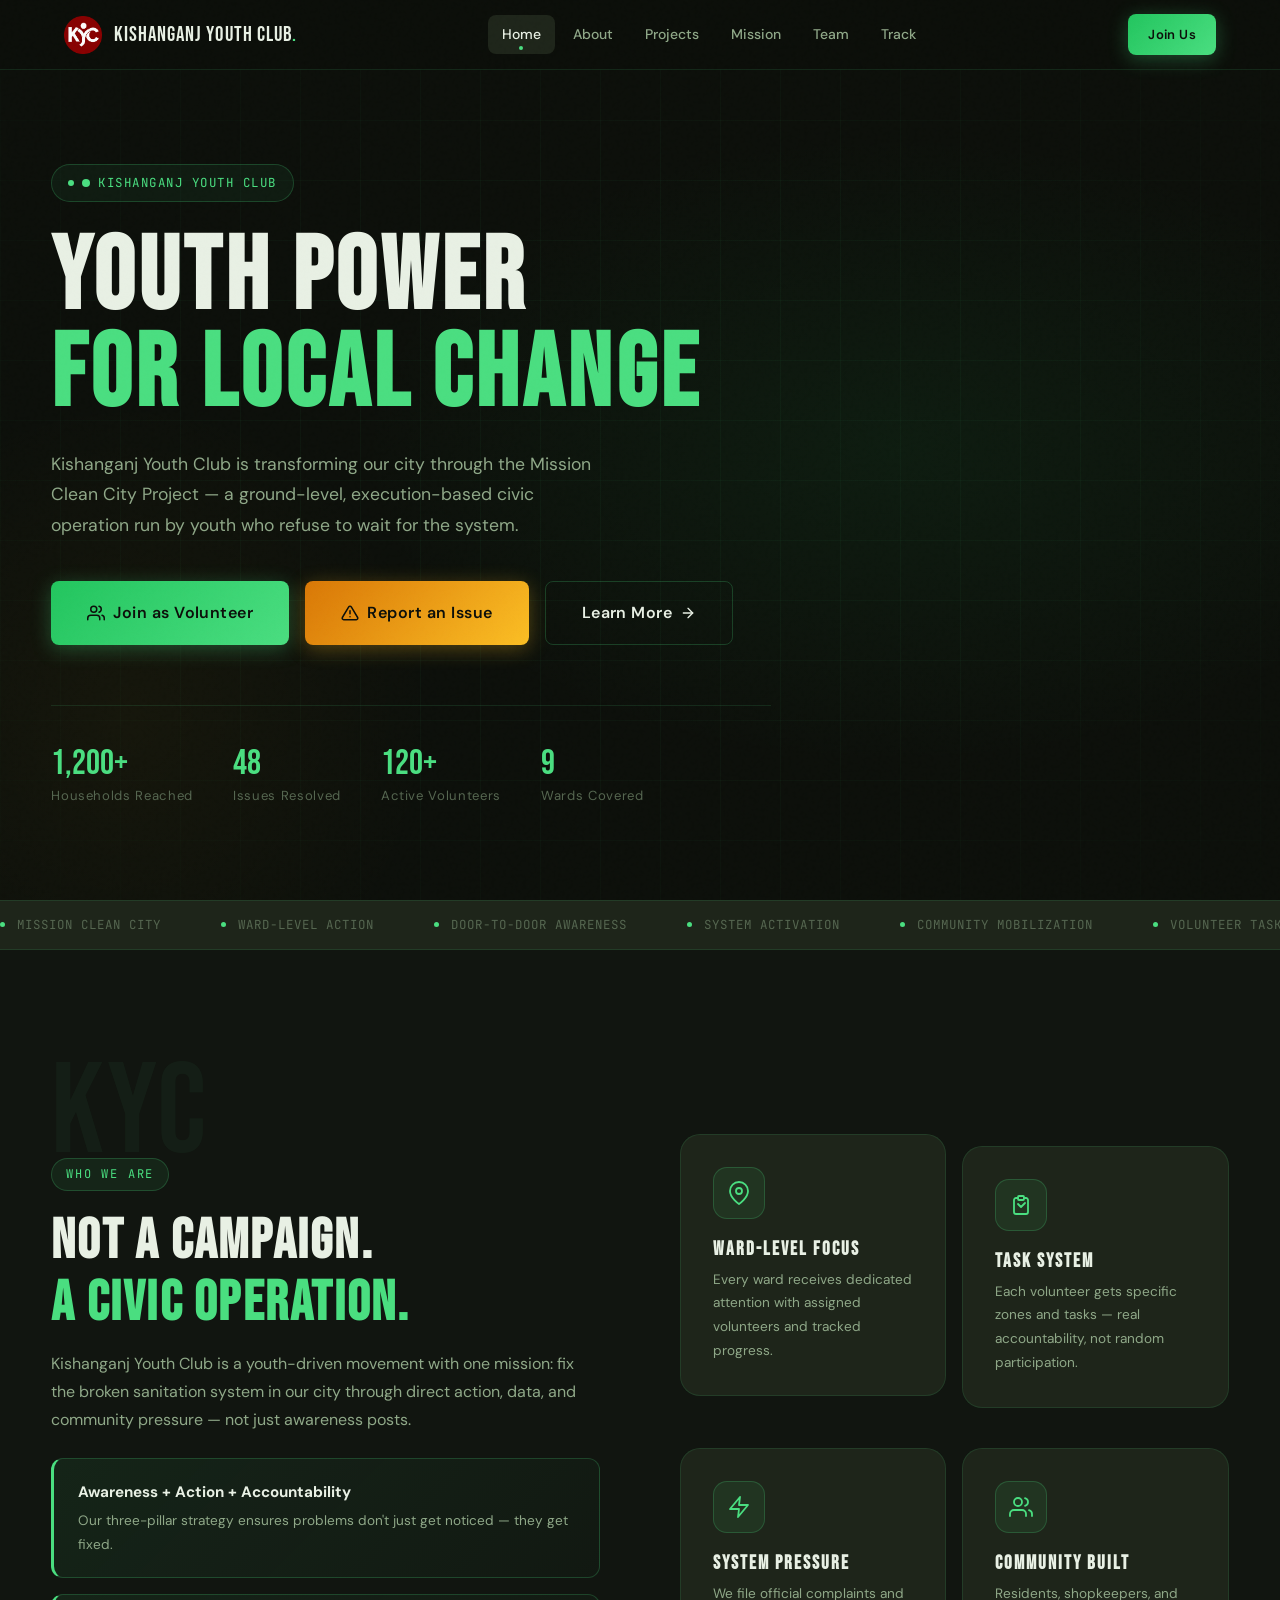
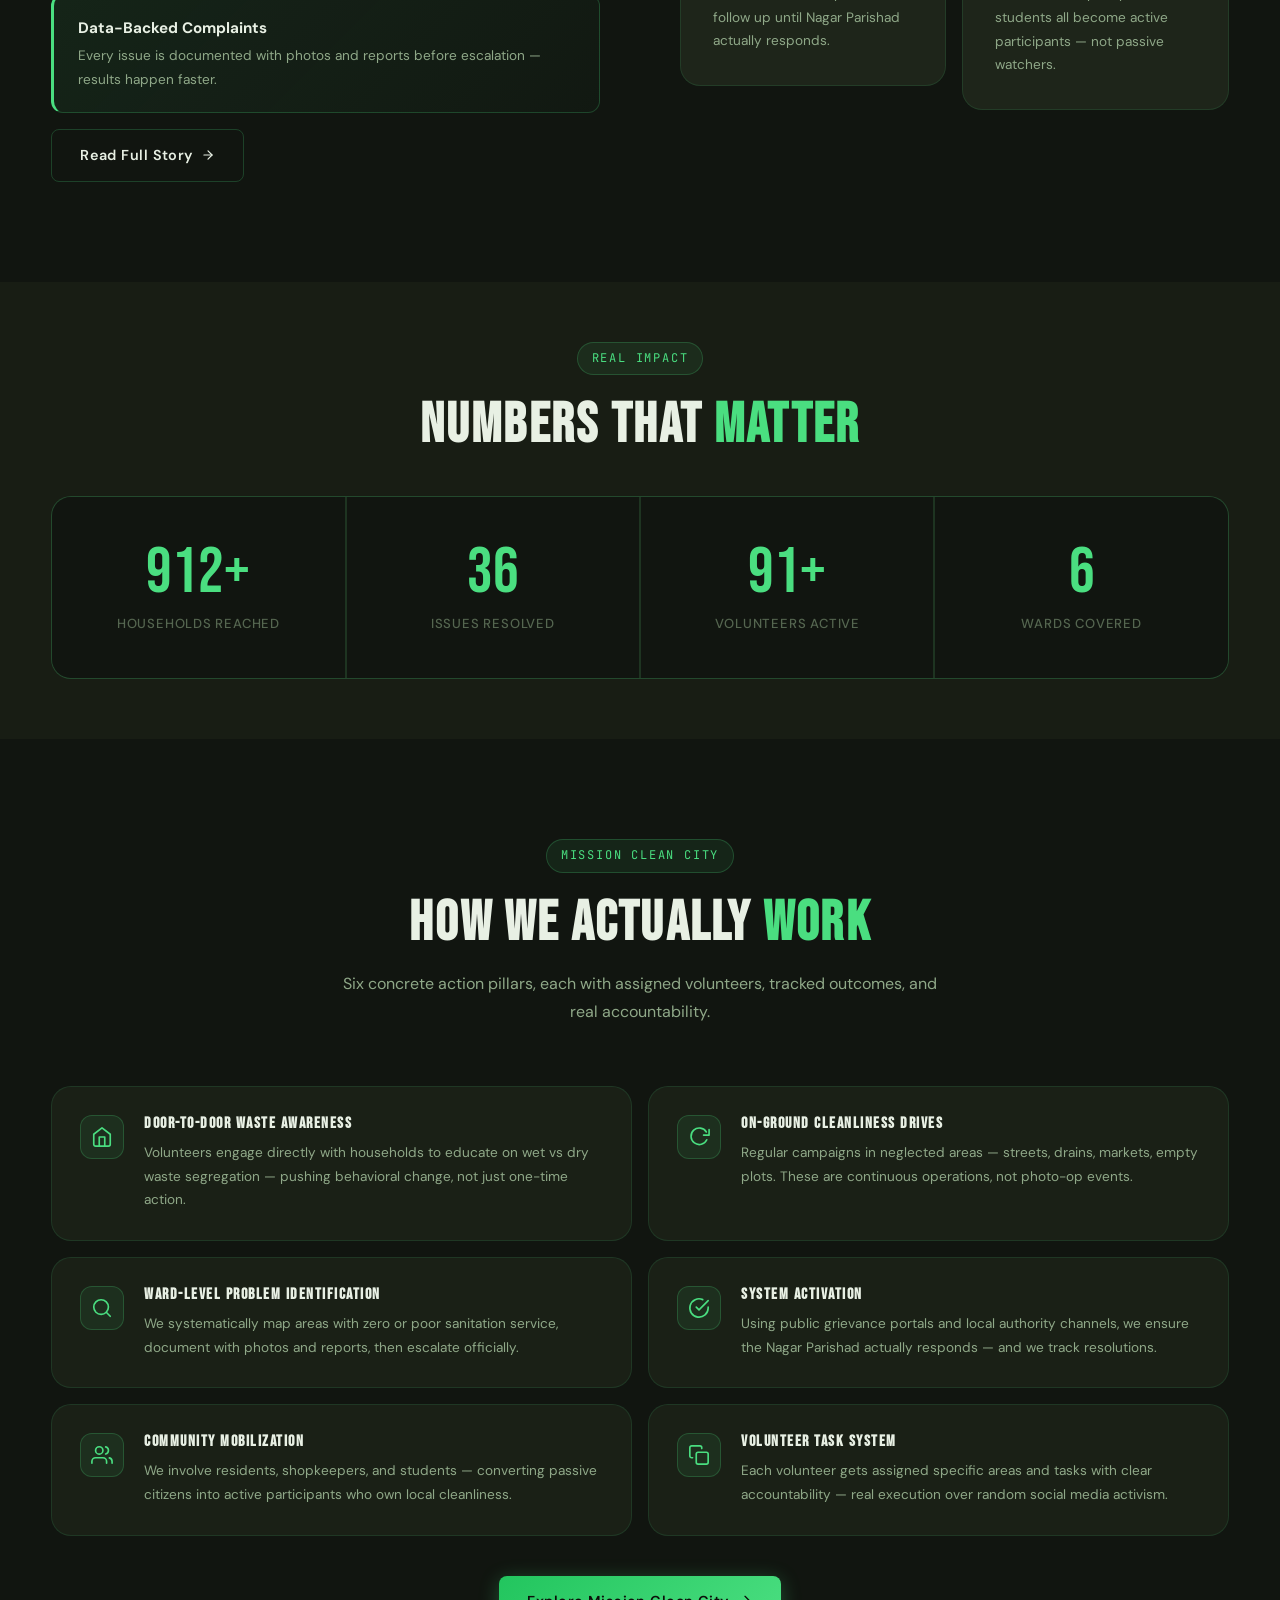
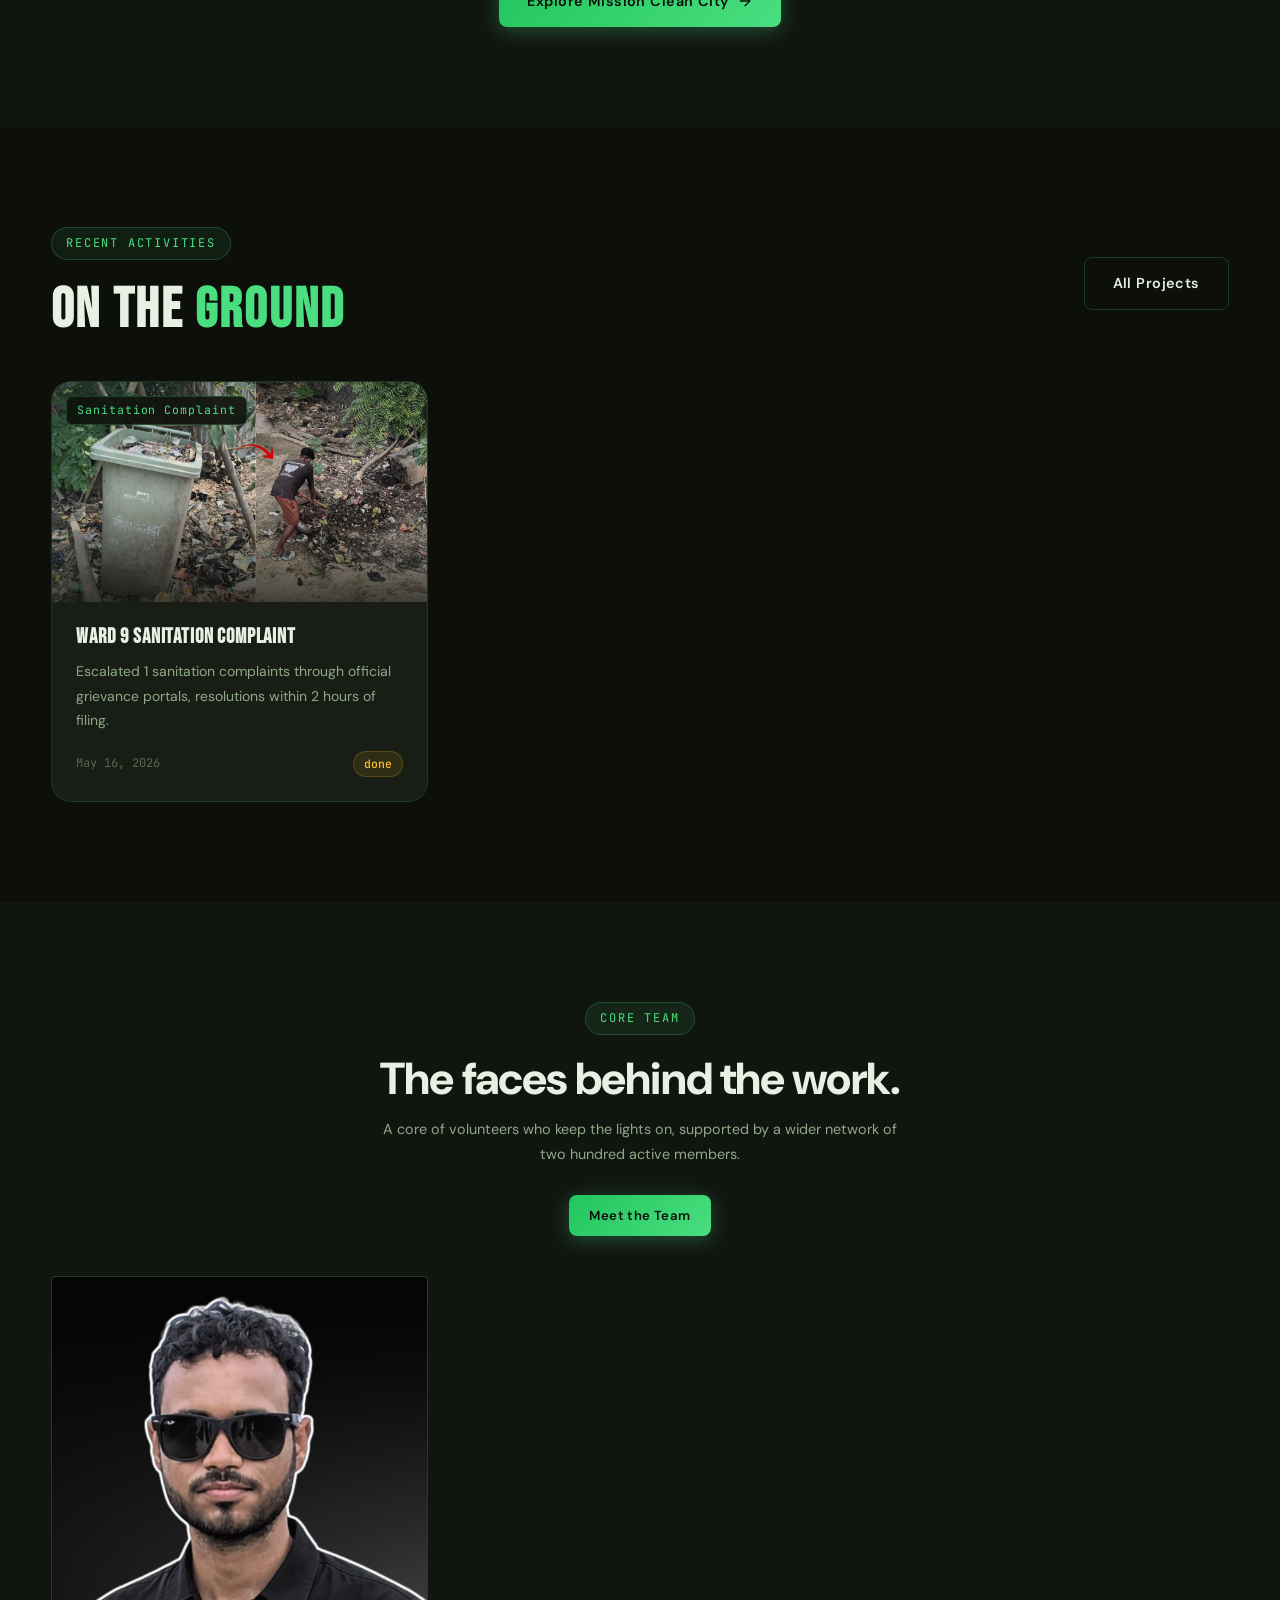
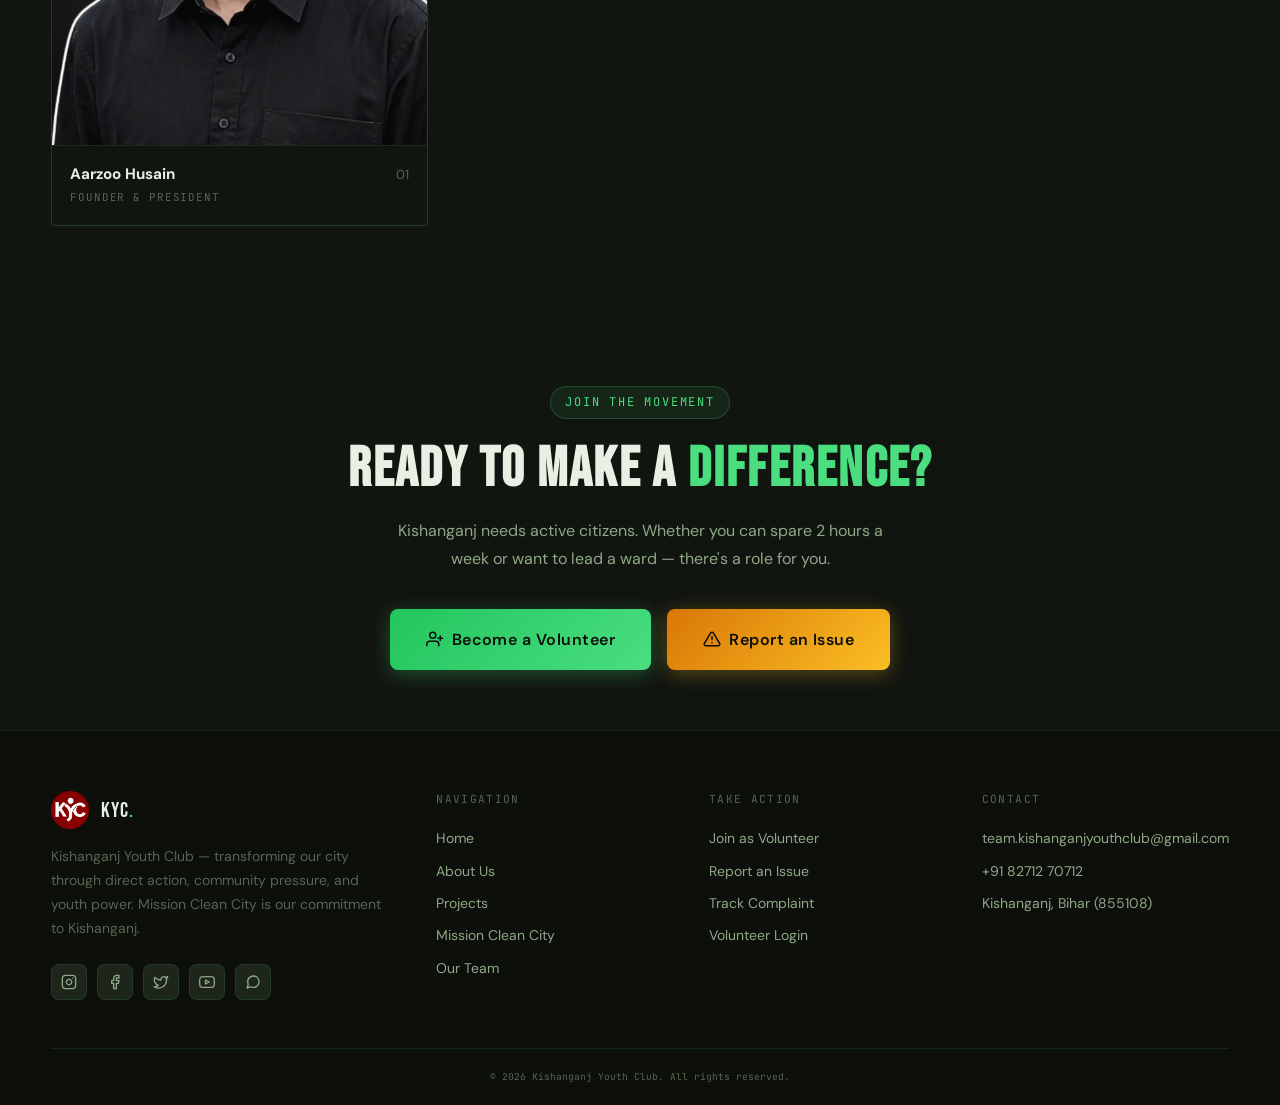
==== index.html @ fca36079 "Add Comment" ====
<!DOCTYPE html>
<html lang="en">
<head>
  <meta charset="UTF-8" />
  <meta name="viewport" content="width=device-width, initial-scale=1.0" />
  <meta name="description" content="Kishanganj Youth Club — Youth Power for Local Change. Mission Clean City Project transforming Kishanganj through civic action." />
  <title>Kishanganj Youth Club — Youth Power for Local Change</title>
  <link rel="stylesheet" href="style.css" />
  <link rel="icon" type="image/png" href="favicon.png">
  <meta name="google-site-verification" content="MLb8j_m7GaNTfgW96zHIq0Y_s1Ss4n9DYhVwc1Vkq7A" />
</head>




<body>

<!-- ─────────────────────────────── NAVBAR ──────────────────── -->
<nav class="navbar" id="navbar">
  <a href="index.html" class="nav-logo">
    <img src="assets/logo.png" alt="KYC Logo" class="nav-logo-img">
    <span class="nav-logo-text">KISHANGANJ YOUTH CLUB<span>.</span></span>
  </a>

  <div class="nav-links">
    <a href="index.html"    class="nav-link">Home</a>
    <a href="about.html"    class="nav-link">About</a>
    <a href="projects.html" class="nav-link">Projects</a>
    <a href="mission.html"  class="nav-link">Mission</a>
    <a href="team.html"     class="nav-link">Team</a>
    <a href="track.html"    class="nav-link">Track</a>
  </div>

  <div class="flex gap-8">
    <a href="join.html"      class="btn btn-primary btn-sm nav-cta">Join Us</a>
  
  </div>

  <button class="hamburger" id="hamburger" aria-label="Toggle menu">
    <span></span><span></span><span></span>
  </button>
</nav>

<!-- MOBILE MENU -->
<div class="mobile-menu" id="mobileMenu">
  <a href="index.html"     class="nav-link">Home</a>
  <a href="about.html"     class="nav-link">About</a>
  <a href="projects.html"  class="nav-link">Projects</a>
  <a href="mission.html"   class="nav-link">Mission</a>
  <a href="team.html"      class="nav-link">Team</a>
  <a href="track.html"     class="nav-link">Track Status</a>
  <a href="join.html"      class="nav-link">Join Us</a>
  
</div>

<!-- ─────────────────────────────── HERO ────────────────────── -->
<section class="hero">
  <div class="hero-bg"></div>
  <div class="hero-grid"></div>

  <!-- floating badges -->
  

  <div class="container" style="position:relative;z-index:2">
    <div class="hero-content">

      <div class="hero-eyebrow">
        <span class="live-dot"></span>
        KISHANGANJ YOUTH CLUB
      </div>

      <h1 class="hero-title">
        Youth Power
        <span class="line-2">For Local Change</span>
      </h1>

      <p class="hero-desc">
        Kishanganj Youth Club is transforming our city through the Mission Clean City
        Project — a ground-level, execution-based civic operation run by youth who
        refuse to wait for the system.
      </p>

      <div class="hero-btns">
        <a href="join.html" class="btn btn-primary btn-lg">
          <svg viewBox="0 0 24 24" width="18" height="18" fill="none" stroke="currentColor" stroke-width="2" stroke-linecap="round" stroke-linejoin="round"><path d="M17 21v-2a4 4 0 0 0-4-4H5a4 4 0 0 0-4 4v2"/><circle cx="9" cy="7" r="4"/><path d="M23 21v-2a4 4 0 0 0-3-3.87"/><path d="M16 3.13a4 4 0 0 1 0 7.75"/></svg>
          Join as Volunteer
        </a>
        <a href="mission.html" class="btn btn-amber btn-lg">
          <svg viewBox="0 0 24 24" width="18" height="18" fill="none" stroke="currentColor" stroke-width="2" stroke-linecap="round" stroke-linejoin="round"><path d="M10.29 3.86L1.82 18a2 2 0 0 0 1.71 3h16.94a2 2 0 0 0 1.71-3L13.71 3.86a2 2 0 0 0-3.42 0z"/><line x1="12" y1="9" x2="12" y2="13"/><line x1="12" y1="17" x2="12.01" y2="17"/></svg>
          Report an Issue
        </a>
        <a href="about.html" class="btn btn-outline btn-lg">
          Learn More
          <svg viewBox="0 0 24 24" width="16" height="16" fill="none" stroke="currentColor" stroke-width="2" stroke-linecap="round" stroke-linejoin="round"><line x1="5" y1="12" x2="19" y2="12"/><polyline points="12 5 19 12 12 19"/></svg>
        </a>
      </div>

      <div class="hero-stats">
        <div>
          <div class="hero-stat-num"><span data-count="1200" data-suffix="+">0+</span></div>
          <div class="hero-stat-label">Households Reached</div>
        </div>
        <div>
          <div class="hero-stat-num"><span data-count="48">0</span></div>
          <div class="hero-stat-label">Issues Resolved</div>
        </div>
        <div>
          <div class="hero-stat-num"><span data-count="120" data-suffix="+">0+</span></div>
          <div class="hero-stat-label">Active Volunteers</div>
        </div>
        <div>
          <div class="hero-stat-num"><span data-count="9">0</span></div>
          <div class="hero-stat-label">Wards Covered</div>
        </div>
      </div>
    </div>
  </div>

 
</section>

<!-- ─────────────────────────────── TICKER ──────────────────── -->
<div class="ticker-wrap">
  <div class="ticker-inner">
    <div class="ticker-item"><span class="ticker-dot"></span>MISSION CLEAN CITY</div>
    <div class="ticker-item"><span class="ticker-dot"></span>WARD-LEVEL ACTION</div>
    <div class="ticker-item"><span class="ticker-dot"></span>DOOR-TO-DOOR AWARENESS</div>
    <div class="ticker-item"><span class="ticker-dot"></span>SYSTEM ACTIVATION</div>
    <div class="ticker-item"><span class="ticker-dot"></span>COMMUNITY MOBILIZATION</div>
    <div class="ticker-item"><span class="ticker-dot"></span>VOLUNTEER TASK SYSTEM</div>
    <div class="ticker-item"><span class="ticker-dot"></span>ACCOUNTABILITY CULTURE</div>
    <div class="ticker-item"><span class="ticker-dot"></span>KISHANGANJ YOUTH CLUB</div>
    <!-- duplicated by JS for seamless loop -->
  </div>
</div>

<!-- ─────────────────────────── ABOUT PREVIEW ───────────────── -->
<section class="section about-preview">
  <div class="container">
    <div class="grid-2" style="gap:80px">
      <div>
        <div class="big-text" style="margin-bottom:-20px">KYC</div>
        <div class="section-tag fade-in">Who We Are</div>
        <h2 class="section-heading fade-in">Not a Campaign.<br><span>A Civic Operation.</span></h2>
        <p class="fade-in mb-24">
          Kishanganj Youth Club is a youth-driven movement with one mission: fix the
          broken sanitation system in our city through direct action, data, and
          community pressure — not just awareness posts.
        </p>

        <div class="highlight-box fade-in mb-16">
          <strong style="color:var(--text);font-size:.95rem">Awareness + Action + Accountability</strong>
          <p style="margin-top:4px;font-size:.85rem">Our three-pillar strategy ensures problems don't just get noticed — they get fixed.</p>
        </div>
        <div class="highlight-box fade-in mb-24">
          <strong style="color:var(--text);font-size:.95rem">Data-Backed Complaints</strong>
          <p style="margin-top:4px;font-size:.85rem">Every issue is documented with photos and reports before escalation — results happen faster.</p>
        </div>
        <a href="about.html" class="btn btn-outline fade-in">
          Read Full Story
          <svg viewBox="0 0 24 24" width="14" height="14" fill="none" stroke="currentColor" stroke-width="2" stroke-linecap="round" stroke-linejoin="round"><line x1="5" y1="12" x2="19" y2="12"/><polyline points="12 5 19 12 12 19"/></svg>
        </a>
      </div>

      <div>
        <div class="grid-2" style="gap:16px">

          <div class="card fade-in fade-in-delay-1" style="background:var(--surface)">
            <div class="feat-icon">
              <!-- Map pin icon -->
              <svg viewBox="0 0 24 24"><path d="M21 10c0 7-9 13-9 13s-9-6-9-13a9 9 0 0 1 18 0z"/><circle cx="12" cy="10" r="3"/></svg>
            </div>
            <h4 style="color:var(--text);margin-bottom:8px;letter-spacing: 2px;">Ward-Level Focus</h4>
            <p style="font-size:.85rem">Every ward receives dedicated attention with assigned volunteers and tracked progress.</p>
          </div>

          <div class="card fade-in fade-in-delay-2" style="background:var(--surface);margin-top:24px">
            <div class="feat-icon">
              <!-- Clipboard check icon -->
              <svg viewBox="0 0 24 24"><path d="M9 5H7a2 2 0 0 0-2 2v12a2 2 0 0 0 2 2h10a2 2 0 0 0 2-2V7a2 2 0 0 0-2-2h-2"/><rect x="9" y="3" width="6" height="4" rx="1"/><polyline points="9 11 12 14 16 10"/></svg>
            </div>
            <h4 style="color:var(--text);margin-bottom:8px;letter-spacing: 2px;">Task System</h4>
            <p style="font-size:.85rem">Each volunteer gets specific zones and tasks — real accountability, not random participation.</p>
          </div>

          <div class="card fade-in fade-in-delay-3" style="background:var(--surface)">
            <div class="feat-icon">
              <!-- Zap icon -->
              <svg viewBox="0 0 24 24"><polygon points="13 2 3 14 12 14 11 22 21 10 12 10 13 2"/></svg>
            </div>
            <h4 style="color:var(--text);margin-bottom:8px;letter-spacing: 2px;">System Pressure</h4>
            <p style="font-size:.85rem">We file official complaints and follow up until Nagar Parishad actually responds.</p>
          </div>

          <div class="card fade-in fade-in-delay-4" style="background:var(--surface);margin-top:24px">
            <div class="feat-icon">
              <!-- Users icon -->
              <svg viewBox="0 0 24 24"><path d="M17 21v-2a4 4 0 0 0-4-4H5a4 4 0 0 0-4 4v2"/><circle cx="9" cy="7" r="4"/><path d="M23 21v-2a4 4 0 0 0-3-3.87"/><path d="M16 3.13a4 4 0 0 1 0 7.75"/></svg>
            </div>
            <h4 style="color:var(--text);margin-bottom:8px;letter-spacing: 2px;">Community Built</h4>
            <p style="font-size:.85rem">Residents, shopkeepers, and students all become active participants — not passive watchers.</p>
          </div>

        </div>
      </div>
    </div>
  </div>
</section>

<!-- ─────────────────────────── IMPACT COUNTERS ──────────────── -->
<section class="section-sm counters-section">
  <div class="container">
    <div class="text-center mb-40">
      <div class="section-tag fade-in">Real Impact</div>
      <h2 class="section-heading fade-in">Numbers That <span>Matter</span></h2>
    </div>
    <div class="counter-grid">
      <div class="counter-item">
        <div class="counter-num" data-count="1200" data-suffix="+">0+</div>
        <div class="counter-label">Households Reached</div>
      </div>
      <div class="counter-item">
        <div class="counter-num" data-count="48">0</div>
        <div class="counter-label">Issues Resolved</div>
      </div>
      <div class="counter-item">
        <div class="counter-num" data-count="120" data-suffix="+">0+</div>
        <div class="counter-label">Volunteers Active</div>
      </div>
      <div class="counter-item">
        <div class="counter-num" data-count="9">0</div>
        <div class="counter-label">Wards Covered</div>
      </div>
    </div>
  </div>
</section>

<!-- ─────────────────────────── MISSION STEPS ───────────────── -->
<section class="section mission-section">
  <div class="container">
    <div class="text-center mb-60">
      <div class="section-tag fade-in">Mission Clean City</div>
      <h2 class="section-heading fade-in">How We Actually <span>Work</span></h2>
      <p class="section-sub fade-in">Six concrete action pillars, each with assigned volunteers, tracked outcomes, and real accountability.</p>
    </div>

    <div class="mission-steps">

      <div class="step-card fade-in">
        <div class="step-icon">
          <svg viewBox="0 0 24 24"><path d="M3 9l9-7 9 7v11a2 2 0 0 1-2 2H5a2 2 0 0 1-2-2z"/><polyline points="9 22 9 12 15 12 15 22"/></svg>
        </div>
        <div class="step-content">
          <h4>Door-to-Door Waste Awareness</h4>
          <p>Volunteers engage directly with households to educate on wet vs dry waste segregation — pushing behavioral change, not just one-time action.</p>
        </div>
      </div>

      <div class="step-card fade-in fade-in-delay-1">
        <div class="step-icon">
          <svg viewBox="0 0 24 24"><polyline points="23 4 23 10 17 10"/><path d="M20.49 15a9 9 0 1 1-.49-8.49"/></svg>
        </div>
        <div class="step-content">
          <h4>On-Ground Cleanliness Drives</h4>
          <p>Regular campaigns in neglected areas — streets, drains, markets, empty plots. These are continuous operations, not photo-op events.</p>
        </div>
      </div>

      <div class="step-card fade-in fade-in-delay-2">
        <div class="step-icon">
          <svg viewBox="0 0 24 24"><circle cx="11" cy="11" r="8"/><line x1="21" y1="21" x2="16.65" y2="16.65"/></svg>
        </div>
        <div class="step-content">
          <h4>Ward-Level Problem Identification</h4>
          <p>We systematically map areas with zero or poor sanitation service, document with photos and reports, then escalate officially.</p>
        </div>
      </div>

      <div class="step-card fade-in fade-in-delay-3">
        <div class="step-icon">
          <svg viewBox="0 0 24 24"><path d="M22 11.08V12a10 10 0 1 1-5.93-9.14"/><polyline points="22 4 12 14.01 9 11.01"/></svg>
        </div>
        <div class="step-content">
          <h4>System Activation</h4>
          <p>Using public grievance portals and local authority channels, we ensure the Nagar Parishad actually responds — and we track resolutions.</p>
        </div>
      </div>

      <div class="step-card fade-in">
        <div class="step-icon">
          <svg viewBox="0 0 24 24"><path d="M17 21v-2a4 4 0 0 0-4-4H5a4 4 0 0 0-4 4v2"/><circle cx="9" cy="7" r="4"/><path d="M23 21v-2a4 4 0 0 0-3-3.87"/><path d="M16 3.13a4 4 0 0 1 0 7.75"/></svg>
        </div>
        <div class="step-content">
          <h4>Community Mobilization</h4>
          <p>We involve residents, shopkeepers, and students — converting passive citizens into active participants who own local cleanliness.</p>
        </div>
      </div>

      <div class="step-card fade-in fade-in-delay-1">
        <div class="step-icon">
          <svg viewBox="0 0 24 24"><rect x="9" y="9" width="13" height="13" rx="2"/><path d="M5 15H4a2 2 0 0 1-2-2V4a2 2 0 0 1 2-2h9a2 2 0 0 1 2 2v1"/></svg>
        </div>
        <div class="step-content">
          <h4>Volunteer Task System</h4>
          <p>Each volunteer gets assigned specific areas and tasks with clear accountability — real execution over random social media activism.</p>
        </div>
      </div>

    </div>

    <div class="text-center" style="margin-top:40px">
      <a href="mission.html" class="btn btn-primary">
        Explore Mission Clean City
        <svg viewBox="0 0 24 24" width="16" height="16" fill="none" stroke="currentColor" stroke-width="2" stroke-linecap="round" stroke-linejoin="round"><line x1="5" y1="12" x2="19" y2="12"/><polyline points="12 5 19 12 12 19"/></svg>
      </a>
    </div>
  </div>
</section>

<!-- ─────────────────────────── ACTIVITIES ──────────────────── -->
<section class="section activities-section">
  <div class="container">
    <div class="flex-between mb-40">
      <div>
        <div class="section-tag">Recent Activities</div>
        <h2 class="section-heading" style="margin-bottom:0">On the <span>Ground</span></h2>
      </div>
      <a href="projects.html" class="btn btn-outline">
        All Projects
        
      </a>
    </div>
    <div class="activities-grid" id="activitiesGrid">
      <!-- Rendered by JS -->
    </div>
  </div>
</section>

<!-- ─────────────────────────── CORE TEAM ───────────────────── -->
<section class="section home-team-section">
  <div class="container">
    <div class="home-team-header">
      <div class="section-tag fade-in">Core Team</div>
      <h2 class="fade-in">The faces behind the work.</h2>
      <p class="fade-in">A core of volunteers who keep the lights on, supported by a wider network of two hundred active members.</p>
      <a href="team.html" class="btn btn-primary btn-sm fade-in" style="display:inline-flex;margin-top:4px">Meet the Team</a>
    </div>

    <!-- Photo cards — 3 preview members -->
    <div class="photo-grid-home">

      <div class="photo-card fade-in">
        <div class="photo-card__portrait">
          <img src="../assets/team/aarzoo-1.png" alt="Md. Arman Khan">
        </div>
        <div class="photo-card__info">
          <div class="photo-card__text">
            <div class="photo-card__name">Aarzoo Husain</div>
            <div class="photo-card__role">Founder &amp; President</div>
          </div>
          <span class="photo-card__index">01</span>
        </div>
      </div>

      <!-- <div class="photo-card fade-in fade-in-delay-1">
        <div class="photo-card__portrait">
          <img src="../assets/team/aarzoo-1.png" alt="Md. Arman Khan">
        </div>
        <div class="photo-card__info">
          <div class="photo-card__text">
            <div class="photo-card__name">Aarzoo Husain</div>
            <div class="photo-card__role">Vice President</div>
          </div>
          <span class="photo-card__index">02</span>
        </div>
      </div> -->

      <!-- <div class="photo-card fade-in fade-in-delay-2">
        <div class="photo-card__portrait">
          <img src="../assets/team/aarzoo-1.png" alt="Md. Arman Khan">
        </div>
        <div class="photo-card__info">
          <div class="photo-card__text">
            <div class="photo-card__name">Aarzoo Husain</div>
            <div class="photo-card__role">Secretary</div>
          </div>
          <span class="photo-card__index">03</span>
        </div>
      </div> -->

    </div><!-- /photo-grid-home -->
  </div>
</section>

<!-- ─────────────────────────── TESTIMONIALS ────────────────── -->


<!-- ─────────────────────────── CTA BANNER ──────────────────── -->
<section class="section-sm" style="background:var(--bg-2)">
  <div class="container text-center">
    <div class="section-tag fade-in">Join the Movement</div>
    <h2 class="section-heading fade-in">Ready to Make a <span>Difference?</span></h2>
    <p class="fade-in" style="max-width:520px;margin:0 auto 36px">
      Kishanganj needs active citizens. Whether you can spare 2 hours a week or want
      to lead a ward — there's a role for you.
    </p>
    <div class="flex-center gap-16 flex-wrap fade-in">
      <a href="join.html" class="btn btn-primary btn-lg">
        <svg viewBox="0 0 24 24" width="18" height="18" fill="none" stroke="currentColor" stroke-width="2" stroke-linecap="round" stroke-linejoin="round"><path d="M17 21v-2a4 4 0 0 0-4-4H5a4 4 0 0 0-4 4v2"/><circle cx="9" cy="7" r="4"/><line x1="19" y1="8" x2="19" y2="14"/><line x1="22" y1="11" x2="16" y2="11"/></svg>
        Become a Volunteer
      </a>
      <a href="mission.html" class="btn btn-amber btn-lg">
        <svg viewBox="0 0 24 24" width="18" height="18" fill="none" stroke="currentColor" stroke-width="2" stroke-linecap="round" stroke-linejoin="round"><path d="M10.29 3.86L1.82 18a2 2 0 0 0 1.71 3h16.94a2 2 0 0 0 1.71-3L13.71 3.86a2 2 0 0 0-3.42 0z"/><line x1="12" y1="9" x2="12" y2="13"/><line x1="12" y1="17" x2="12.01" y2="17"/></svg>
        Report an Issue
      </a>
    </div>
  </div>
</section>

<!-- ─────────────────────────── FOOTER ──────────────────────── -->
<footer class="footer">
  <div class="container">
    <div class="footer-grid">

      <div>
        <div class="nav-logo" style="margin-bottom:16px">
          <img src="assets/logo.png" alt="KYC Logo" class="nav-logo-img">
          <span class="nav-logo-text">KYC<span>.</span></span>
        </div>
        <p class="footer-brand-desc">Kishanganj Youth Club — transforming our city through direct action, community pressure, and youth power. Mission Clean City is our commitment to Kishanganj.</p>
        <div class="social-links">
          <a href="#" class="social-link" title="Instagram">
            <svg viewBox="0 0 24 24"><rect x="2" y="2" width="20" height="20" rx="5"/><path d="M16 11.37A4 4 0 1 1 12.63 8 4 4 0 0 1 16 11.37z"/><line x1="17.5" y1="6.5" x2="17.51" y2="6.5"/></svg>
          </a>
          <a href="#" class="social-link" title="Facebook">
            <svg viewBox="0 0 24 24"><path d="M18 2h-3a5 5 0 0 0-5 5v3H7v4h3v8h4v-8h3l1-4h-4V7a1 1 0 0 1 1-1h3z"/></svg>
          </a>
          <a href="#" class="social-link" title="Twitter / X">
            <svg viewBox="0 0 24 24"><path d="M22 4s-.7 2.1-2 3.4c1.6 10-9.4 17.3-18 11.6 2.2.1 4.4-.6 6-2C3 15.5.5 9.6 3 5c2.2 2.6 5.6 4.1 9 4-.9-4.2 4-6.6 7-3.8 1.1 0 3-1.2 3-1.2z"/></svg>
          </a>
          <a href="#" class="social-link" title="YouTube">
            <svg viewBox="0 0 24 24"><path d="M22.54 6.42a2.78 2.78 0 0 0-1.95-1.96C18.88 4 12 4 12 4s-6.88 0-8.59.46a2.78 2.78 0 0 0-1.95 1.96A29 29 0 0 0 1 12a29 29 0 0 0 .46 5.58A2.78 2.78 0 0 0 3.41 19.6C5.12 20 12 20 12 20s6.88 0 8.59-.46a2.78 2.78 0 0 0 1.95-1.96A29 29 0 0 0 23 12a29 29 0 0 0-.46-5.58z"/><polygon points="9.75 15.02 15.5 12 9.75 8.98 9.75 15.02"/></svg>
          </a>
          <a href="#" class="social-link" title="WhatsApp">
            <svg viewBox="0 0 24 24"><path d="M21 11.5a8.38 8.38 0 0 1-.9 3.8 8.5 8.5 0 0 1-7.6 4.7 8.38 8.38 0 0 1-3.8-.9L3 21l1.9-5.7a8.38 8.38 0 0 1-.9-3.8 8.5 8.5 0 0 1 4.7-7.6 8.38 8.38 0 0 1 3.8-.9h.5a8.48 8.48 0 0 1 8 8v.5z"/></svg>
          </a>
        </div>
      </div>

      <div>
        <div class="footer-heading">Navigation</div>
        <div class="footer-links">
          <a href="index.html"    class="footer-link">Home</a>
          <a href="about.html"    class="footer-link">About Us</a>
          <a href="projects.html" class="footer-link">Projects</a>
          <a href="mission.html"  class="footer-link">Mission Clean City</a>
          <a href="team.html"     class="footer-link">Our Team</a>
        </div>
      </div>

      <div>
        <div class="footer-heading">Take Action</div>
        <div class="footer-links">
          <a href="join.html"      class="footer-link">Join as Volunteer</a>
          <a href="mission.html"   class="footer-link">Report an Issue</a>
          <a href="track.html"     class="footer-link">Track Complaint</a>
          <a href="volunteer.html" class="footer-link">Volunteer Login</a>
        </div>
      </div>

      <div>
        <div class="footer-heading">Contact</div>
        <div class="footer-links">
          <a href="mailto:team.kishanganjyouthclub@gmail.com" class="footer-link">team.kishanganjyouthclub@gmail.com</a>
          <a href="tel:+919876543210"              class="footer-link">+91 82712 70712</a>
          <span class="footer-link" style="cursor:default">Kishanganj, Bihar (855108)</span>
        </div>
      </div>

    </div>

    <div class="footer-bottom">
      <span>© 2026 Kishanganj Youth Club. All rights reserved.</span>
    
    </div>
  </div>
</footer>

<script src="script.js"></script>
</body>
</html>
---- style.css ----
/* ============================================================
   KISHANGANJ YOUTH CLUB — GLOBAL STYLESHEET
   Aesthetic: Civic-Tech / Bold Minimalism
   Fonts: Bebas Neue (display) + DM Sans (body)
   Theme: Deep forest green + warm amber accent on near-black
   ============================================================ */

@import url('https://fonts.googleapis.com/css2?family=Bebas+Neue&family=DM+Sans:ital,opsz,wght@0,9..40,300;0,9..40,400;0,9..40,500;0,9..40,600;0,9..40,700;1,9..40,400&family=JetBrains+Mono:wght@400;500&display=swap');

/* ── CSS Variables ─────────────────────────────────────────── */
:root {
  --bg:          #0c0f0a;
  --bg-2:        #111510;
  --bg-3:        #181d14;
  --surface:     #1e251a;
  --surface-2:   #252d20;
  --green:       #4ade80;
  --green-dim:   #22c55e;
  --green-dark:  #166534;
  --amber:       #fbbf24;
  --amber-dim:   #d97706;
  --red:         #f87171;
  --text:        #e8f0e4;
  --text-muted:  #8fa888;
  --text-dim:    #556650;
  --border:      rgba(74,222,128,0.12);
  --border-2:    rgba(74,222,128,0.22);
  --glass:       rgba(30,37,26,0.7);
  --glass-light: rgba(37,45,32,0.5);
  --shadow:      0 8px 32px rgba(0,0,0,0.5);
  --shadow-glow: 0 0 40px rgba(74,222,128,0.15);
  --radius:      12px;
  --radius-lg:   20px;
  --radius-xl:   32px;
  --transition:  0.3s cubic-bezier(0.4,0,0.2,1);
  --font-display: 'Bebas Neue', cursive;
  --font-body:    'DM Sans', sans-serif;
  --font-mono:    'JetBrains Mono', monospace;
}

/* ── Reset & Base ──────────────────────────────────────────── */
*, *::before, *::after { box-sizing: border-box; margin: 0; padding: 0; }

html { scroll-behavior: smooth; font-size: 16px; }

body {
  font-family: var(--font-body);
  background: var(--bg);
  color: var(--text);
  line-height: 1.6;
  overflow-x: hidden;
  min-height: 100vh;
}

/* Grain overlay */
body::before {
  content: '';
  position: fixed;
  inset: 0;
  background-image: url("data:image/svg+xml,%3Csvg viewBox='0 0 256 256' xmlns='http://www.w3.org/2000/svg'%3E%3Cfilter id='noise'%3E%3CfeTurbulence type='fractalNoise' baseFrequency='0.9' numOctaves='4' stitchTiles='stitch'/%3E%3C/filter%3E%3Crect width='100%25' height='100%25' filter='url(%23noise)' opacity='0.04'/%3E%3C/svg%3E");
  pointer-events: none;
  z-index: 9999;
  opacity: 0.4;
}

a { color: inherit; text-decoration: none; }
img { max-width: 100%; display: block; }
ul { list-style: none; }
button { font-family: var(--font-body); cursor: pointer; border: none; outline: none; }
input, textarea, select { font-family: var(--font-body); }

/* ── Typography ────────────────────────────────────────────── */
h1, h2, h3, h4 { font-family: var(--font-display); letter-spacing: 0.04em; line-height: 1.1; }
h1 { font-size: clamp(3rem, 8vw, 7rem); }
h2 { font-size: clamp(2rem, 5vw, 3.5rem); }
h3 { font-size: clamp(1.4rem, 3vw, 2rem); }
h4 { font-size: 1.2rem; letter-spacing: 0.06em; }
p { color: var(--text-muted); line-height: 1.75; }

/* ── Layout Utilities ──────────────────────────────────────── */
.container { width: min(1180px, 92vw); margin-inline: auto; }
.section { padding: 100px 0; }
.section-sm { padding: 60px 0; }
.grid-2 { display: grid; grid-template-columns: 1fr 1fr; gap: 48px; align-items: center; }
.grid-3 { display: grid; grid-template-columns: repeat(3, 1fr); gap: 28px; }
.grid-4 { display: grid; grid-template-columns: repeat(4, 1fr); gap: 24px; }
.flex { display: flex; }
.flex-center { display: flex; align-items: center; justify-content: center; }
.flex-between { display: flex; align-items: center; justify-content: space-between; }
.gap-8 { gap: 8px; }
.gap-16 { gap: 16px; }
.gap-24 { gap: 24px; }
.text-center { text-align: center; }
.mb-8 { margin-bottom: 8px; }
.mb-16 { margin-bottom: 16px; }
.mb-24 { margin-bottom: 24px; }
.mb-40 { margin-bottom: 40px; }
.mb-60 { margin-bottom: 60px; }

/* ── Section Headers ───────────────────────────────────────── */
.section-tag {
  font-family: var(--font-mono);
  font-size: 0.75rem;
  letter-spacing: 0.15em;
  text-transform: uppercase;
  color: var(--green);
  background: rgba(74,222,128,0.08);
  border: 1px solid var(--border-2);
  display: inline-block;
  padding: 6px 14px;
  border-radius: 40px;
  margin-bottom: 20px;
}

.section-heading { margin-bottom: 16px; }
.section-heading span { color: var(--green); }
.section-sub { max-width: 600px; margin-inline: auto; margin-bottom: 56px; }

/* ── Buttons ───────────────────────────────────────────────── */
.btn {
  display: inline-flex;
  align-items: center;
  gap: 8px;
  padding: 14px 28px;
  border-radius: 8px;
  font-weight: 600;
  font-size: 0.9rem;
  letter-spacing: 0.03em;
  transition: var(--transition);
  position: relative;
  overflow: hidden;
}

.btn::after {
  content: '';
  position: absolute;
  inset: 0;
  background: rgba(255,255,255,0.06);
  opacity: 0;
  transition: opacity 0.2s;
}
.btn:hover::after { opacity: 1; }

.btn-primary {
  background: linear-gradient(135deg, var(--green-dim), var(--green));
  color: #0c0f0a;
  box-shadow: 0 4px 20px rgba(74,222,128,0.3);
}
.btn-primary:hover {
  transform: translateY(-2px);
  box-shadow: 0 8px 30px rgba(74,222,128,0.4);
}

.btn-amber {
  background: linear-gradient(135deg, var(--amber-dim), var(--amber));
  color: #0c0f0a;
  box-shadow: 0 4px 20px rgba(251,191,36,0.3);
}
.btn-amber:hover {
  transform: translateY(-2px);
  box-shadow: 0 8px 30px rgba(251,191,36,0.4);
}

.btn-outline {
  background: transparent;
  color: var(--text);
  border: 1px solid var(--border-2);
}
.btn-outline:hover {
  border-color: var(--green);
  color: var(--green);
  transform: translateY(-2px);
}

.btn-ghost {
  background: var(--glass);
  backdrop-filter: blur(12px);
  color: var(--text);
  border: 1px solid var(--border);
}
.btn-ghost:hover {
  border-color: var(--green);
  color: var(--green);
}

.btn-sm { padding: 10px 20px; font-size: 0.82rem; }
.btn-lg { padding: 18px 36px; font-size: 1rem; }

/* ── Cards ─────────────────────────────────────────────────── */
.card {
  background: var(--glass);
  backdrop-filter: blur(16px);
  border: 1px solid var(--border);
  border-radius: var(--radius-lg);
  padding: 32px;
  transition: var(--transition);
}

.card:hover {
  border-color: var(--border-2);
  transform: translateY(-4px);
  box-shadow: var(--shadow), var(--shadow-glow);
}

.card-icon {
  width: 52px;
  height: 52px;
  background: rgba(74,222,128,0.1);
  border: 1px solid var(--border-2);
  border-radius: 14px;
  display: flex;
  align-items: center;
  justify-content: center;
  font-size: 1.5rem;
  margin-bottom: 20px;
}

/* ── Navigation ────────────────────────────────────────────── */
.navbar {
  position: fixed;
  top: 0;
  left: 0;
  right: 0;
  z-index: 1000;
  padding: 0 5vw;
  height: 70px;
  display: flex;
  align-items: center;
  justify-content: space-between;
  background: rgba(12,15,10,0.85);
  backdrop-filter: blur(20px);
  border-bottom: 1px solid var(--border);
  transition: var(--transition);
}

.navbar.scrolled {
  background: rgba(12,15,10,0.97);
  box-shadow: 0 4px 30px rgba(0,0,0,0.4);
}

.nav-logo {
  display: flex;
  align-items: center;
  gap: 12px;
}

.nav-logo-mark {
  width: 38px;
  height: 38px;
  background: linear-gradient(135deg, var(--green-dim), var(--green));
  border-radius: 10px;
  display: flex;
  align-items: center;
  justify-content: center;
  font-family: var(--font-display);
  font-size: 1.2rem;
  color: #0c0f0a;
}

.nav-logo-text {
  font-family: var(--font-display);
  font-size: 1.3rem;
  letter-spacing: 0.05em;
  color: var(--text);
}
.nav-logo-text span { color: var(--green); }

.nav-links {
  display: flex;
  align-items: center;
  gap: 4px;
}

.nav-link {
  padding: 8px 14px;
  border-radius: 8px;
  font-size: 0.875rem;
  font-weight: 500;
  color: var(--text-muted);
  transition: var(--transition);
  position: relative;
}

.nav-link:hover, .nav-link.active {
  color: var(--text);
  background: var(--surface);
}

.nav-link.active::after {
  content: '';
  position: absolute;
  bottom: 4px;
  left: 50%;
  transform: translateX(-50%);
  width: 4px;
  height: 4px;
  background: var(--green);
  border-radius: 50%;
}

.nav-cta { margin-left: 8px; }

.hamburger {
  display: none;
  flex-direction: column;
  gap: 5px;
  cursor: pointer;
  padding: 8px;
  border-radius: 8px;
  background: transparent;
  transition: var(--transition);
}
.hamburger span {
  display: block;
  width: 24px;
  height: 2px;
  background: var(--text);
  border-radius: 2px;
  transition: var(--transition);
}
.hamburger.open span:nth-child(1) { transform: rotate(45deg) translate(5px,5px); }
.hamburger.open span:nth-child(2) { opacity: 0; transform: scaleX(0); }
.hamburger.open span:nth-child(3) { transform: rotate(-45deg) translate(5px,-5px); }

.mobile-menu {
  display: none;
  position: fixed;
  top: 70px;
  left: 0;
  right: 0;
  background: rgba(12,15,10,0.98);
  backdrop-filter: blur(20px);
  border-bottom: 1px solid var(--border);
  padding: 20px;
  z-index: 999;
  flex-direction: column;
  gap: 4px;
  transform: translateY(-10px);
  opacity: 0;
  transition: var(--transition);
  pointer-events: none;
}
.mobile-menu.open {
  transform: translateY(0);
  opacity: 1;
  pointer-events: all;
}
.mobile-menu .nav-link {
  padding: 12px 16px;
  display: block;
  width: 100%;
}

/* ── Hero Section ──────────────────────────────────────────── */
.hero {
  min-height: 100vh;
  display: flex;
  align-items: center;
  position: relative;
  overflow: hidden;
  padding-top: 70px;
}

.hero-bg {
  position: absolute;
  inset: 0;
  background:
    radial-gradient(ellipse 60% 50% at 70% 50%, rgba(34,197,94,0.07) 0%, transparent 70%),
    radial-gradient(ellipse 40% 60% at 10% 80%, rgba(251,191,36,0.04) 0%, transparent 60%),
    var(--bg);
}

.hero-grid {
  position: absolute;
  inset: 0;
  background-image:
    linear-gradient(rgba(74,222,128,0.04) 1px, transparent 1px),
    linear-gradient(90deg, rgba(74,222,128,0.04) 1px, transparent 1px);
  background-size: 60px 60px;
  mask-image: radial-gradient(ellipse 80% 80% at 50% 50%, black 40%, transparent 100%);
}

.hero-content {
  position: relative;
  z-index: 2;
  max-width: 720px;
}

.hero-eyebrow {
  display: inline-flex;
  align-items: center;
  gap: 8px;
  font-family: var(--font-mono);
  font-size: 0.78rem;
  letter-spacing: 0.12em;
  color: var(--green);
  margin-bottom: 28px;
  padding: 8px 16px;
  background: rgba(74,222,128,0.06);
  border: 1px solid var(--border-2);
  border-radius: 40px;
}

.hero-eyebrow::before {
  content: '';
  width: 6px;
  height: 6px;
  background: var(--green);
  border-radius: 50%;
  animation: pulse-dot 2s infinite;
}

@keyframes pulse-dot {
  0%, 100% { opacity: 1; transform: scale(1); }
  50% { opacity: 0.4; transform: scale(0.7); }
}

.hero-title {
  color: var(--text);
  margin-bottom: 24px;
  line-height: 0.95;
}
.hero-title .line-2 { color: var(--green); display: block; }

.hero-desc {
  font-size: 1.1rem;
  max-width: 540px;
  margin-bottom: 40px;
  color: var(--text-muted);
}

.hero-btns {
  display: flex;
  gap: 16px;
  flex-wrap: wrap;
}

.hero-stats {
  display: flex;
  gap: 40px;
  margin-top: 60px;
  padding-top: 40px;
  border-top: 1px solid var(--border);
}

.hero-stat-num {
  font-family: var(--font-display);
  font-size: 2.2rem;
  color: var(--text);
  line-height: 1;
  margin-bottom: 4px;
}
.hero-stat-num span { color: var(--green); }
.hero-stat-label { font-size: 0.82rem; color: var(--text-dim); letter-spacing: 0.05em; }

.hero-visual {
  position: absolute;
  right: 0;
  top: 50%;
  transform: translateY(-50%);
  width: 45%;
  display: flex;
  align-items: center;
  justify-content: center;
  pointer-events: none;
}

.hero-orb {
  width: 500px;
  height: 500px;
  border-radius: 50%;
  background: radial-gradient(circle at 40% 40%, rgba(74,222,128,0.15), rgba(34,197,94,0.05) 50%, transparent 70%);
  border: 1px solid rgba(74,222,128,0.1);
  position: relative;
  animation: orb-rotate 20s linear infinite;
}

.hero-orb::before {
  content: '';
  position: absolute;
  inset: 20%;
  border-radius: 50%;
  border: 1px solid rgba(74,222,128,0.15);
  animation: orb-rotate 12s linear infinite reverse;
}

.hero-orb::after {
  content: '';
  position: absolute;
  inset: 38%;
  border-radius: 50%;
  background: rgba(74,222,128,0.12);
  box-shadow: 0 0 60px rgba(74,222,128,0.3);
  animation: orb-pulse 4s ease-in-out infinite;
}

@keyframes orb-rotate {
  from { transform: rotate(0deg); }
  to   { transform: rotate(360deg); }
}
@keyframes orb-pulse {
  0%, 100% { opacity: 0.6; transform: scale(0.95); }
  50% { opacity: 1; transform: scale(1.05); }
}

/* Floating badge in hero */
.hero-badge {
  position: absolute;
  background: var(--glass);
  backdrop-filter: blur(12px);
  border: 1px solid var(--border-2);
  border-radius: var(--radius);
  padding: 12px 18px;
  display: flex;
  align-items: center;
  gap: 10px;
  font-size: 0.82rem;
  animation: float-badge 6s ease-in-out infinite;
}
.hero-badge:nth-child(1) { top: 20%; left: 10%; animation-delay: 0s; }
.hero-badge:nth-child(2) { bottom: 25%; right: 8%; animation-delay: -2s; }
.hero-badge:nth-child(3) { top: 55%; left: 5%; animation-delay: -4s; }
.hero-badge .badge-dot { width: 8px; height: 8px; border-radius: 50%; background: var(--green); flex-shrink: 0; }
.hero-badge .badge-dot.amber { background: var(--amber); }

@keyframes float-badge {
  0%, 100% { transform: translateY(0); }
  50%       { transform: translateY(-10px); }
}

/* ── Scroll Indicator ──────────────────────────────────────── */
.scroll-indicator {
  position: absolute;
  bottom: 32px;
  left: 50%;
  transform: translateX(-50%);
  display: flex;
  flex-direction: column;
  align-items: center;
  gap: 8px;
  opacity: 0.4;
  font-size: 0.7rem;
  letter-spacing: 0.1em;
  font-family: var(--font-mono);
  color: var(--text-muted);
  animation: scroll-bounce 2s ease-in-out infinite;
}

.scroll-mouse {
  width: 22px;
  height: 36px;
  border: 1.5px solid var(--text-muted);
  border-radius: 12px;
  position: relative;
}
.scroll-mouse::after {
  content: '';
  position: absolute;
  top: 6px;
  left: 50%;
  transform: translateX(-50%);
  width: 3px;
  height: 8px;
  background: var(--text-muted);
  border-radius: 2px;
  animation: scroll-dot 2s ease-in-out infinite;
}

@keyframes scroll-bounce { 0%, 100% { transform: translateX(-50%) translateY(0); } 50% { transform: translateX(-50%) translateY(5px); } }
@keyframes scroll-dot { 0% { opacity: 1; top: 6px; } 100% { opacity: 0; top: 18px; } }

/* ── Divider ───────────────────────────────────────────────── */
.divider {
  height: 1px;
  background: linear-gradient(90deg, transparent, var(--border-2), transparent);
  margin: 0;
}

/* ── Ticker / Marquee ──────────────────────────────────────── */
.ticker-wrap {
  overflow: hidden;
  background: var(--surface);
  border-top: 1px solid var(--border);
  border-bottom: 1px solid var(--border);
  padding: 14px 0;
}
.ticker-inner {
  display: flex;
  gap: 60px;
  animation: ticker 30s linear infinite;
  white-space: nowrap;
}
.ticker-item {
  display: flex;
  align-items: center;
  gap: 12px;
  font-family: var(--font-mono);
  font-size: 0.78rem;
  letter-spacing: 0.08em;
  color: var(--text-dim);
  flex-shrink: 0;
}
.ticker-item .dot { width: 4px; height: 4px; border-radius: 50%; background: var(--green); }

@keyframes ticker { from { transform: translateX(0); } to { transform: translateX(-50%); } }

/* ── About Preview ─────────────────────────────────────────── */
.about-preview {
  background: var(--bg-2);
}

.big-text {
  font-family: var(--font-display);
  font-size: clamp(4rem, 10vw, 9rem);
  color: rgba(74,222,128,0.05);
  line-height: 1;
  letter-spacing: 0.02em;
  pointer-events: none;
  user-select: none;
}

.highlight-box {
  background: linear-gradient(135deg, rgba(74,222,128,0.08), rgba(74,222,128,0.02));
  border: 1px solid var(--border-2);
  border-left: 3px solid var(--green);
  border-radius: var(--radius);
  padding: 20px 24px;
  margin-bottom: 16px;
}

/* ── Impact Counters ───────────────────────────────────────── */
.counters-section { background: var(--bg-3); }

.counter-grid {
  display: grid;
  grid-template-columns: repeat(4, 1fr);
  gap: 2px;
  background: var(--border);
  border: 1px solid var(--border);
  border-radius: var(--radius-lg);
  overflow: hidden;
}

.counter-item {
  background: var(--bg-2);
  padding: 44px 32px;
  text-align: center;
  transition: var(--transition);
}
.counter-item:hover { background: var(--surface); }

.counter-num {
  font-family: var(--font-display);
  font-size: clamp(2.5rem, 5vw, 4rem);
  color: var(--green);
  line-height: 1;
  margin-bottom: 8px;
}
.counter-label {
  font-size: 0.82rem;
  color: var(--text-dim);
  letter-spacing: 0.06em;
  text-transform: uppercase;
  font-weight: 500;
}

/* ── Activities / Project Cards ────────────────────────────── */
.activities-section { background: var(--bg); }

.activities-grid {
  display: grid;
  grid-template-columns: repeat(auto-fill, minmax(340px, 1fr));
  gap: 24px;
}

.activity-card {
  background: var(--glass);
  border: 1px solid var(--border);
  border-radius: var(--radius-lg);
  overflow: hidden;
  transition: var(--transition);
  cursor: pointer;
}
.activity-card:hover {
  border-color: var(--border-2);
  transform: translateY(-6px);
  box-shadow: var(--shadow), var(--shadow-glow);
}

.activity-img {
  height: 220px;
  background: var(--surface);
  position: relative;
  overflow: hidden;
  display: block;
}
/* real photograph */
.activity-photo {
  width: 100%;
  height: 100%;
  object-fit: cover;
  object-position: center;
  display: block;
  transition: transform 0.55s cubic-bezier(0.4,0,0.2,1),
              filter 0.4s ease;
  filter: saturate(0.88) brightness(0.92);
}
.activity-card:hover .activity-photo {
  transform: scale(1.06);
  filter: saturate(1.05) brightness(0.96);
}
/* gradient scrim so badge + bottom text remain legible */
.activity-img::after {
  content: '';
  position: absolute;
  inset: 0;
  background:
    linear-gradient(to top,  rgba(12,15,10,0.75) 0%, transparent 48%),
    linear-gradient(to bottom, rgba(12,15,10,0.25) 0%, transparent 35%);
  pointer-events: none;
}
/* fallback if image fails to load */
.activity-img--fallback {
  background: var(--surface-2);
  display: flex;
  align-items: center;
  justify-content: center;
}
.activity-img--fallback::before {
  content: '';
  position: absolute;
  inset: 0;
  background:
    repeating-linear-gradient(
      45deg,
      rgba(74,222,128,0.03) 0px,
      rgba(74,222,128,0.03) 1px,
      transparent 1px,
      transparent 24px
    );
}
.activity-tag-badge {
  position: absolute;
  top: 14px;
  left: 14px;
  z-index: 1;
  background: rgba(12,15,10,0.85);
  backdrop-filter: blur(8px);
  border: 1px solid var(--border-2);
  padding: 4px 10px;
  border-radius: 6px;
  font-size: 0.72rem;
  font-family: var(--font-mono);
  letter-spacing: 0.08em;
  color: var(--green);
}
.activity-body { padding: 24px; }
.activity-title {
  font-family: var(--font-display);
  font-size: 1.3rem;
  letter-spacing: 0.04em;
  color: var(--text);
  margin-bottom: 10px;
}
.activity-desc { font-size: 0.875rem; color: var(--text-muted); margin-bottom: 18px; }
.activity-meta { display: flex; justify-content: space-between; align-items: center; }
.activity-date {
  font-size: 0.75rem;
  color: var(--text-dim);
  font-family: var(--font-mono);
}
.status-badge {
  font-size: 0.72rem;
  padding: 3px 10px;
  border-radius: 20px;
  font-weight: 500;
  font-family: var(--font-mono);
}
.status-active { background: rgba(74,222,128,0.12); color: var(--green); border: 1px solid rgba(74,222,128,0.2); }
.status-done { background: rgba(251,191,36,0.1); color: var(--amber); border: 1px solid rgba(251,191,36,0.2); }
.status-upcoming { background: rgba(147,51,234,0.1); color: #c084fc; border: 1px solid rgba(147,51,234,0.2); }

/* ── Mission Section ───────────────────────────────────────── */
.mission-section { background: var(--bg-2); }

.mission-steps {
  display: grid;
  grid-template-columns: 1fr 1fr;
  gap: 16px;
}

.step-card {
  background: var(--glass);
  border: 1px solid var(--border);
  border-radius: var(--radius-lg);
  padding: 28px;
  display: flex;
  gap: 20px;
  transition: var(--transition);
}
.step-card:hover {
  border-color: var(--border-2);
  background: var(--glass-light);
}

.step-num {
  font-family: var(--font-display);
  font-size: 2rem;
  color: rgba(74,222,128,0.2);
  flex-shrink: 0;
  width: 48px;
  line-height: 1;
}

.step-content h4 { color: var(--text); margin-bottom: 8px; font-size: 1rem; letter-spacing: 1.5px; }
.step-content p { font-size: 0.85rem; color: var(--text-muted); }

/* ── Testimonials ──────────────────────────────────────────── */
.testimonials-section { background: var(--bg-3); }

.testimonial-card {
  background: var(--glass);
  border: 1px solid var(--border);
  border-radius: var(--radius-lg);
  padding: 32px;
}

.testimonial-quote {
  font-size: 3rem;
  color: var(--green);
  opacity: 0.3;
  font-family: Georgia, serif;
  line-height: 1;
  margin-bottom: 12px;
}

.testimonial-text {
  font-size: 0.95rem;
  color: var(--text-muted);
  line-height: 1.8;
  margin-bottom: 24px;
  font-style: italic;
}

.testimonial-author { display: flex; align-items: center; gap: 14px; }
.author-avatar {
  width: 42px;
  height: 42px;
  border-radius: 50%;
  background: linear-gradient(135deg, var(--green-dark), var(--green-dim));
  display: flex;
  align-items: center;
  justify-content: center;
  font-family: var(--font-display);
  font-size: 1.1rem;
  color: #fff;
  flex-shrink: 0;
}
.author-name { font-weight: 600; font-size: 0.875rem; margin-bottom: 2px; color: var(--text); }
.author-role { font-size: 0.78rem; color: var(--text-dim); }

/* ── Footer ────────────────────────────────────────────────── */
.footer {
  background: var(--bg);
  border-top: 1px solid var(--border);
  padding: 60px 0 0;
}

.footer-grid {
  display: grid;
  grid-template-columns: 1.5fr 1fr 1fr 1fr;
  gap: 48px;
  margin-bottom: 48px;
}

.footer-brand-desc { font-size: 0.875rem; color: var(--text-dim); margin: 16px 0 24px; line-height: 1.7; }

.social-links { display: flex; gap: 10px; }
.social-link {
  width: 36px;
  height: 36px;
  border-radius: 8px;
  background: var(--surface);
  border: 1px solid var(--border);
  display: flex;
  align-items: center;
  justify-content: center;
  font-size: 0.9rem;
  color: var(--text-muted);
  transition: var(--transition);
}
.social-link:hover { border-color: var(--green); color: var(--green); background: rgba(74,222,128,0.08); }

.footer-heading {
  font-family: var(--font-mono);
  font-size: 0.7rem;
  letter-spacing: 0.12em;
  color: var(--text-dim);
  text-transform: uppercase;
  margin-bottom: 18px;
}

.footer-links { display: flex; flex-direction: column; gap: 10px; }
.footer-link { font-size: 0.875rem; color: var(--text-muted); transition: color 0.2s; }
.footer-link:hover { color: var(--green); }

.footer-bottom {
  border-top: 1px solid var(--border);
  padding: 20px 0;
  display: flex;
  align-items: center;
  justify-content: center;
  font-size: 0.60rem;
  color: var(--text-dim);
  font-family: var(--font-mono);
}

.footer-bottom a { color: var(--green); }

/* ── Page Hero (inner pages) ───────────────────────────────── */
.page-hero {
  padding: 140px 0 80px;
  background:
    radial-gradient(ellipse 50% 60% at 20% 60%, rgba(34,197,94,0.06) 0%, transparent 60%),
    var(--bg);
  border-bottom: 1px solid var(--border);
  position: relative;
  overflow: hidden;
}
.page-hero .hero-grid {
  position: absolute;
  inset: 0;
  background-image:
    linear-gradient(rgba(74,222,128,0.03) 1px, transparent 1px),
    linear-gradient(90deg, rgba(74,222,128,0.03) 1px, transparent 1px);
  background-size: 50px 50px;
}

.page-hero-tag { margin-bottom: 16px; }
.page-hero-title { margin-bottom: 16px; }
.page-hero-title span { color: var(--green); }
.page-hero-sub { font-size: 1.05rem; max-width: 580px; }

/* ── About Page Specific ───────────────────────────────────── */
.working-model {
  position: relative;
  padding-left: 40px;
}

.working-model::before {
  content: '';
  position: absolute;
  left: 16px;
  top: 0;
  bottom: 0;
  width: 1px;
  background: linear-gradient(to bottom, var(--green), transparent);
}

.model-step {
  position: relative;
  margin-bottom: 32px;
  padding-left: 30px;
}
.model-step::before {
  content: '';
  position: absolute;
  left: -32px;
  top: 6px;
  width: 10px;
  height: 10px;
  border-radius: 50%;
  background: var(--green);
  box-shadow: 0 0 12px rgba(74,222,128,0.5);
}
.model-step h4 { color: var(--text); margin-bottom: 6px; }
.model-step p { font-size: 0.875rem; }

/* ── Projects Page ─────────────────────────────────────────── */
.project-filter {
  display: flex;
  gap: 8px;
  flex-wrap: wrap;
  margin-bottom: 40px;
}
.filter-btn {
  padding: 8px 18px;
  border-radius: 20px;
  font-size: 0.82rem;
  font-weight: 500;
  background: var(--surface);
  border: 1px solid var(--border);
  color: var(--text-muted);
  cursor: pointer;
  transition: var(--transition);
}
.filter-btn.active, .filter-btn:hover {
  background: rgba(74,222,128,0.1);
  border-color: var(--border-2);
  color: var(--green);
}

/* ── Mission Clean City Page ───────────────────────────────── */
.strategy-box {
  background: linear-gradient(135deg, rgba(74,222,128,0.06), rgba(74,222,128,0.02));
  border: 1px solid var(--border-2);
  border-radius: var(--radius-lg);
  padding: 40px;
}

.strategy-item {
  display: flex;
  align-items: flex-start;
  gap: 16px;
  margin-bottom: 20px;
}
.strategy-check {
  width: 28px;
  height: 28px;
  background: rgba(74,222,128,0.15);
  border: 1px solid rgba(74,222,128,0.3);
  border-radius: 8px;
  display: flex;
  align-items: center;
  justify-content: center;
  flex-shrink: 0;
  color: var(--green);
  font-size: 0.8rem;
}
.strategy-text strong { color: var(--text); font-size: 0.95rem; }
.strategy-text p { font-size: 0.85rem; margin-top: 3px; }

.impact-target {
  background: var(--surface);
  border: 1px solid var(--border);
  border-radius: var(--radius);
  padding: 20px;
  display: flex;
  gap: 14px;
  align-items: flex-start;
  margin-bottom: 12px;
}
.impact-target .icon { font-size: 1.3rem; flex-shrink: 0; }

/* ── Track Status Page ─────────────────────────────────────── */
.track-form {
  background: var(--glass);
  border: 1px solid var(--border);
  border-radius: var(--radius-lg);
  padding: 40px;
  max-width: 560px;
  margin: 0 auto 40px;
}

.status-timeline {
  position: relative;
  padding-left: 36px;
}
.status-timeline::before {
  content: '';
  position: absolute;
  left: 9px;
  top: 10px;
  bottom: 10px;
  width: 2px;
  background: linear-gradient(to bottom, var(--green), rgba(74,222,128,0.1));
}
.timeline-item {
  position: relative;
  margin-bottom: 28px;
  padding: 20px 24px;
  background: var(--glass);
  border: 1px solid var(--border);
  border-radius: var(--radius);
}
.timeline-item::before {
  content: '';
  position: absolute;
  left: -31px;
  top: 24px;
  width: 12px;
  height: 12px;
  border-radius: 50%;
  background: var(--green);
  box-shadow: 0 0 10px rgba(74,222,128,0.5);
}
.timeline-item.pending::before { background: var(--amber); box-shadow: 0 0 10px rgba(251,191,36,0.5); }
.timeline-item.closed::before { background: var(--text-dim); box-shadow: none; }
.timeline-date {
  font-size: 0.72rem;
  color: var(--text-dim);
  font-family: var(--font-mono);
  margin-bottom: 4px;
}
.timeline-title { color: var(--text); font-weight: 600; margin-bottom: 4px; }
.timeline-note { font-size: 0.85rem; color: var(--text-muted); }

/* ── Join Us Page ──────────────────────────────────────────── */
.join-grid {
  display: grid;
  grid-template-columns: 1fr 1fr;
  gap: 40px;
  align-items: start;
}

.benefit-item {
  display: flex;
  gap: 16px;
  margin-bottom: 20px;
  align-items: flex-start;
}
.benefit-icon {
  width: 40px;
  height: 40px;
  border-radius: 10px;
  background: rgba(74,222,128,0.1);
  border: 1px solid var(--border-2);
  display: flex;
  align-items: center;
  justify-content: center;
  font-size: 1.1rem;
  flex-shrink: 0;
}
.benefit-text h4 { color: var(--text); font-size: 0.95rem; font-family: var(--font-body); font-weight: 600; margin-bottom: 4px; }
.benefit-text p { font-size: 0.85rem; }

/* ── Team Page ─────────────────────────────────────────────── */
.team-card {
  background: var(--glass);
  border: 1px solid var(--border);
  border-radius: var(--radius-lg);
  padding: 28px;
  text-align: center;
  transition: var(--transition);
}
.team-card:hover { border-color: var(--border-2); transform: translateY(-4px); box-shadow: var(--shadow-glow); }

.team-avatar {
  width: 80px;
  height: 80px;
  border-radius: 50%;
  background: linear-gradient(135deg, var(--green-dark), var(--green-dim));
  display: flex;
  align-items: center;
  justify-content: center;
  font-family: var(--font-display);
  font-size: 2rem;
  color: #fff;
  margin: 0 auto 16px;
  border: 2px solid rgba(74,222,128,0.2);
}

.team-name { font-family: var(--font-display); font-size: 1.3rem; color: var(--text); margin-bottom: 4px; }
.team-role { font-size: 0.8rem; color: var(--green); font-family: var(--font-mono); letter-spacing: 0.05em; margin-bottom: 14px; }
.team-bio { font-size: 0.83rem; color: var(--text-muted); line-height: 1.6; }

.team-social { display: flex; gap: 8px; justify-content: center; margin-top: 18px; }
.team-social-btn {
  width: 32px;
  height: 32px;
  border-radius: 8px;
  background: var(--surface);
  border: 1px solid var(--border);
  display: flex;
  align-items: center;
  justify-content: center;
  font-size: 0.8rem;
  color: var(--text-muted);
  cursor: pointer;
  transition: var(--transition);
}
.team-social-btn:hover { border-color: var(--green); color: var(--green); }

/* ── Forms ─────────────────────────────────────────────────── */
.form-group { margin-bottom: 20px; }
.form-label {
  display: block;
  font-size: 0.82rem;
  font-weight: 600;
  color: var(--text-muted);
  margin-bottom: 8px;
  letter-spacing: 0.03em;
}
.form-control {
  width: 100%;
  background: var(--surface);
  border: 1px solid var(--border);
  border-radius: 8px;
  padding: 12px 16px;
  color: var(--text);
  font-size: 0.9rem;
  transition: border-color 0.2s;
  appearance: none;
}
.form-control:focus {
  outline: none;
  border-color: var(--green);
  box-shadow: 0 0 0 3px rgba(74,222,128,0.08);
}
.form-control::placeholder { color: var(--text-dim); }
textarea.form-control { resize: vertical; min-height: 120px; }
select.form-control { cursor: pointer; }

.form-row { display: grid; grid-template-columns: 1fr 1fr; gap: 16px; }
.form-error { color: var(--red); font-size: 0.78rem; margin-top: 4px; display: none; }
.form-error.visible { display: block; }
.form-success {
  background: rgba(74,222,128,0.08);
  border: 1px solid rgba(74,222,128,0.2);
  border-radius: var(--radius);
  padding: 16px 20px;
  color: var(--green);
  font-size: 0.875rem;
  display: none;
  margin-top: 16px;
}
.form-success.visible { display: block; }

/* ── Volunteer (Login) Page ────────────────────────────────── */
.auth-wrapper {
  min-height: 100vh;
  display: flex;
  align-items: center;
  justify-content: center;
  padding: 100px 20px 60px;
  background:
    radial-gradient(ellipse 50% 60% at 50% 40%, rgba(34,197,94,0.07) 0%, transparent 60%),
    var(--bg);
}

.auth-card {
  width: min(440px, 100%);
  background: var(--glass);
  backdrop-filter: blur(20px);
  border: 1px solid var(--border-2);
  border-radius: var(--radius-xl);
  padding: 48px 40px;
}

.auth-logo {
  text-align: center;
  margin-bottom: 36px;
}
.auth-logo-mark {
  width: 60px;
  height: 60px;
  background: linear-gradient(135deg, var(--green-dim), var(--green));
  border-radius: 16px;
  display: flex;
  align-items: center;
  justify-content: center;
  font-family: var(--font-display);
  font-size: 1.8rem;
  color: #0c0f0a;
  margin: 0 auto 16px;
}
.auth-title { font-size: 1.8rem; font-family: var(--font-display); letter-spacing: 0.04em; margin-bottom: 6px; }
.auth-sub { font-size: 0.85rem; color: var(--text-muted); }

.auth-tabs { display: flex; background: var(--surface); border-radius: 8px; padding: 4px; margin-bottom: 28px; }
.auth-tab {
  flex: 1;
  padding: 8px;
  text-align: center;
  border-radius: 6px;
  font-size: 0.85rem;
  font-weight: 500;
  color: var(--text-muted);
  cursor: pointer;
  transition: var(--transition);
}
.auth-tab.active { background: var(--bg-2); color: var(--text); }

.auth-divider {
  text-align: center;
  position: relative;
  margin: 24px 0;
  font-size: 0.78rem;
  color: var(--text-dim);
}
.auth-divider::before {
  content: '';
  position: absolute;
  left: 0;
  right: 0;
  top: 50%;
  height: 1px;
  background: var(--border);
}
.auth-divider span { background: var(--glass); padding: 0 12px; position: relative; }

/* ── Admin Panel ───────────────────────────────────────────── */
.admin-layout {
  display: grid;
  grid-template-columns: 240px 1fr;
  min-height: 100vh;
}

.admin-sidebar {
  background: var(--bg-2);
  border-right: 1px solid var(--border);
  padding: 20px 0;
  position: sticky;
  top: 0;
  height: 100vh;
  overflow-y: auto;
  padding-top: 90px;
}

.sidebar-section { margin-bottom: 8px; }
.sidebar-label {
  font-size: 0.68rem;
  color: var(--text-dim);
  letter-spacing: 0.12em;
  text-transform: uppercase;
  padding: 8px 20px 4px;
  font-family: var(--font-mono);
}
.sidebar-link {
  display: flex;
  align-items: center;
  gap: 10px;
  padding: 10px 20px;
  font-size: 0.875rem;
  color: var(--text-muted);
  cursor: pointer;
  transition: var(--transition);
  border-left: 2px solid transparent;
}
.sidebar-link:hover, .sidebar-link.active {
  color: var(--text);
  background: rgba(74,222,128,0.05);
  border-left-color: var(--green);
}
.sidebar-link .icon { font-size: 1rem; }

.admin-main {
  padding: 90px 40px 40px;
  background: var(--bg);
}

.admin-header { margin-bottom: 32px; }
.admin-title { font-size: 1.8rem; font-family: var(--font-display); letter-spacing: 0.04em; margin-bottom: 4px; }
.admin-sub { font-size: 0.875rem; color: var(--text-muted); }

.stat-grid {
  display: grid;
  grid-template-columns: repeat(4, 1fr);
  gap: 16px;
  margin-bottom: 32px;
}
.stat-card {
  background: var(--glass);
  border: 1px solid var(--border);
  border-radius: var(--radius);
  padding: 20px 24px;
  transition: var(--transition);
}
.stat-card:hover { border-color: var(--border-2); }
.stat-card .label { font-size: 0.78rem; color: var(--text-dim); margin-bottom: 8px; font-family: var(--font-mono); }
.stat-card .value { font-family: var(--font-display); font-size: 2rem; color: var(--text); line-height: 1; }
.stat-card .change { font-size: 0.75rem; margin-top: 6px; }
.change.up { color: var(--green); }
.change.down { color: var(--red); }

.data-table { width: 100%; border-collapse: collapse; }
.data-table th {
  text-align: left;
  padding: 12px 16px;
  font-size: 0.72rem;
  letter-spacing: 0.1em;
  text-transform: uppercase;
  color: var(--text-dim);
  font-family: var(--font-mono);
  border-bottom: 1px solid var(--border);
}
.data-table td {
  padding: 14px 16px;
  font-size: 0.875rem;
  color: var(--text-muted);
  border-bottom: 1px solid rgba(74,222,128,0.04);
  vertical-align: middle;
}
.data-table tr:hover td { background: rgba(74,222,128,0.02); }
.data-table .name { color: var(--text); font-weight: 500; }

.table-wrap {
  background: var(--glass);
  border: 1px solid var(--border);
  border-radius: var(--radius-lg);
  overflow: hidden;
  margin-bottom: 24px;
}
.table-head {
  padding: 16px 20px;
  border-bottom: 1px solid var(--border);
  display: flex;
  align-items: center;
  justify-content: space-between;
}
.table-title { font-size: 0.9rem; font-weight: 600; color: var(--text); }

/* ── Animations ────────────────────────────────────────────── */
.fade-in {
  opacity: 0;
  transform: translateY(24px);
  transition: opacity 0.6s ease, transform 0.6s ease;
}
.fade-in.visible {
  opacity: 1;
  transform: translateY(0);
}
.fade-in-delay-1 { transition-delay: 0.1s; }
.fade-in-delay-2 { transition-delay: 0.2s; }
.fade-in-delay-3 { transition-delay: 0.3s; }
.fade-in-delay-4 { transition-delay: 0.4s; }

/* ── Notification Toast ────────────────────────────────────── */
.toast {
  position: fixed;
  bottom: 24px;
  right: 24px;
  background: var(--surface);
  border: 1px solid var(--border-2);
  border-radius: var(--radius);
  padding: 16px 20px;
  display: flex;
  align-items: center;
  gap: 12px;
  font-size: 0.875rem;
  z-index: 10000;
  transform: translateY(80px);
  opacity: 0;
  transition: var(--transition);
  max-width: 320px;
}
.toast.show { transform: translateY(0); opacity: 1; }
.toast .toast-icon { font-size: 1.2rem; flex-shrink: 0; }
.toast .toast-msg { color: var(--text); }

/* ── Responsive ────────────────────────────────────────────── */
@media (max-width: 1024px) {
  .grid-4, .counter-grid { grid-template-columns: repeat(2, 1fr); }
  .footer-grid { grid-template-columns: 1fr 1fr; gap: 32px; }
  .hero-visual { display: none; }
  .admin-layout { grid-template-columns: 1fr; }
  .admin-sidebar { display: none; }
  .stat-grid { grid-template-columns: repeat(2, 1fr); }
}

@media (max-width: 768px) {
  .section { padding: 70px 0; }
  .grid-2, .grid-3, .mission-steps, .join-grid, .form-row { grid-template-columns: 1fr; }
  .nav-links, .nav-cta { display: none; }
  .hamburger { display: flex; }
  .mobile-menu { display: flex; }
  .hero-stats { gap: 24px; flex-wrap: wrap; }
  .footer-grid { grid-template-columns: 1fr; }
  .counter-grid { grid-template-columns: repeat(2, 1fr); }
  .auth-card { padding: 32px 24px; }
  .hero-btns { flex-direction: column; }
  .hero-btns .btn { width: 100%; justify-content: center; }
  .filter-btn { font-size: 0.78rem; padding: 6px 14px; }


  /* ── MOBILE NAVBAR COMPACT DESIGN ── */
@media (max-width: 768px) {

  .navbar .nav-cta,
  .navbar .flex.gap-8 {
    display: none !important; /* Mobile navbar se Join Us button aur uske container ko fully hide karega */
  }
  
  /* 1. Navbar ki height aur padding kam karien */
  .navbar {
    padding: 10px 16px !important; /* Top/Bottom padding 16px se hata kar 10px ki */
    height: 60px;                  /* Ek standard fixed mobile height */
  }

  /* 2. Mobile me Logo Image ko chhota karein taaki navbar stretch na ho */
  .nav-logo-img {
    height: 30px !important;       /* Desktop par 38px tha, mobile par 30px perfectly clean lagega */
    padding: 2px !important;       /* Border padding ko bhi thoda kam kiya */
  }

  /* 3. Hamburger icon ka size aur alignment match karein */
  .hamburger {
    display: flex !important;       /* Mobile par iska flex hona zaroori hai */
    flex-direction: column !important;
    justify-content: space-between !important;
    width: 28px !important;         /* Compact width */
    height: 18px !important;        /* Compact height */
    background: transparent !important;
    border: none !important;
    padding: 0 !important;
    cursor: pointer !important;
    z-index: 1002 !important;       /* Taaki clickable rahe */
  }
  
  .hamburger span {
    display: block !important;
    width: 100% !important;
    height: 3px !important;         /* Lines ki thickness */
    background-color: #4ade80 !important; /* Pure clear neon green color taaki dark theme par saaf dikhe */
    border-radius: 2px !important;
    transition: all 0.3s ease-in-out !important;
  }

  /* ── 4. CONTENT HIDE PROBLEM PERMANENT FIX ── */
  /* Aapka main header content ya body top se chipke na, isliye poore webpage ke 
     main container par navbar ki height ke barabar ka safe top space barha rahe hain */
  body {
    padding-top: 60px;             /* Exact navbar height jitna gap automatic add ho jayega */
  }
  
  /* Agar aapne body ki jagah kisi special hero/header section par wrapper lagaya hai, 
     toh aap uspar bhi padding-top: 70px ya 80px de sakte hain */

     /* ── 1. GENERAL BUTTON COMPACT SIZE ── */
  /* Agar aapne links ya buttons par standard .btn class lagayi hai */
  .btn, 
  button, 
  .mobile-menu .nav-cta,
  [class*="button"] { 
    padding: 10px 16px !important; /* Vertical padding ko kam kiya taaki button ki height choti ho jaye */
    font-size: 0.95rem !important;  /* Font size ko thoda chota kiya mobile ke liye */
    border-radius: 8px !important;  /* Corners ko clean design diya */
    width: 100% !important;         /* Full width rahega par sleek dikhega */
    display: inline-flex !important;
    align-items: center !important;
    justify-content: center !important;
    gap: 8px !important;            /* Icon aur text ke beech ka gap */
  }

  /* ── 2. HERO/MAIN HOME BUTTONS FIX ── */
  /* Jo buttons aane-saamne ya upar-niche bade dikh rahe hain unki vertical height control karne ke liye */
  .hero-buttons,
  .main-actions,
  .grid-2 {
    gap: 12px !important;          /* Buttons ke beech ka gap kam kiya */
    margin-top: 16px !important;   /* Pure section se upper gap maintain rakhne ke liye */
  }

  /* ── 3. BUTTONS KE ANDAR KE ICONS ── */
  /* Agar buttons ke andar logo ya icons (jaise user-plus, alert-triangle) bade hain */
  .btn svg,
  button svg {
    width: 18px !important;        /* Icons ka size chota kiya */
    height: 18px !important;
  }

  .button-container-class-name { 
    display: grid !important;
    grid-template-columns: 1fr 1fr !important; /* Do barabar columns bana dega */
    gap: 10px !important;
  }

  /* 1. Buttons ke parent container (flex div) ko mobile par stack (column) karein */
  .page-hero .flex.gap-16.flex-wrap {
    display: flex !important;
    flex-direction: column !important; /* Buttons ko ek ke neeche ek line me layega */
    gap: 12px !important;              /* Dono ke beech ka gap kam kareya */
    margin-top: 24px !important;       /* Top spacing ko compact karega */
    width: 100% !important;
  }

  /* 2. Dono buttons (.btn-primary aur .btn-outline) ko sleek aur chhota karein */
  .page-hero .btn {
    width: 100% !important;            /* Mobile screen par full width stretch ho sakein */
    height: 46px !important;           /* Ekdum standard crisp height */
    padding: 0 16px !important;        /* Extra moti padding ko khatam kiya */
    font-size: 0.95rem !important;     /* Text size ko balanced kiya */
    display: inline-flex !important;
    align-items: center !important;     /* Icon aur text vertically ek line me center honge */
    justify-content: center !important; /* Content button ke bilkul beech me rahega */
    border-radius: 8px !important;     /* Corners ko perfect curve diya */
  }

  /* 3. Icons ka size aur unka alignment thik karein */
  .page-hero .btn svg {
    width: 18px !important;            /* Desktop par 22px tha, mobile par 18px perfect hai */
    height: 18px !important;
    margin: 0 !important;              /* Kisi bhi purane alignment shifting ko clear karega */
    flex-shrink: 0;
  }

  /* 1. Container ko mobile par flex-direction column (vertical list) karein */
  .section-sm .flex-center.gap-16.flex-wrap {
    display: flex !important;
    flex-direction: column !important; /* Buttons ko upar-neeche smoothly stack karega */
    gap: 12px !important;              /* Buttons ke beech ka vertical gap compact karega */
    width: 100% !important;
    max-width: 340px !important;       /* Buttons ko zyada lamba (stretch) hone se rokega */
    margin: 0 auto !important;         /* Buttons ko screen ke center me rakhega */
    padding: 0 16px !important;
  }

  /* 2. "Become a Volunteer" aur "Report an Issue" buttons ka size compact karein */
  .section-sm .btn-lg {
    width: 100% !important;            /* Pure inner container width me set rahega */
    height: 46px !important;           /* Pehle wale buttons ki tarah fixed crisp height */
    padding: 0 16px !important;        /* Thick padding hata kar simple aur neat layout */
    font-size: 0.95rem !important;      /* Text mobile grid ke hisab se balanced */
    display: inline-flex !important;
    align-items: center !important;     /* Icon aur text vertically center honge */
    justify-content: center !important; /* Content button ke bilkul beech me rahega */
    border-radius: 8px !important;     /* Rounded borders matching your theme */
    box-sizing: border-box !important;
  }

  /* 3. Buttons ke andar ke SVG Icons ka alignment fix karein */
  .section-sm .btn-lg svg {
    width: 16px !important;            /* Mobile scale layout */
    height: 16px !important;
    margin: 0 8px 0 0 !important;      /* Icon ke right side me text se perfect spacing */
    flex-shrink: 0 !important;
    display: inline-block !important;
    vertical-align: middle !important;
  }

  /* ── MAIN CONTAINER CENTER LOCK ── */
  .activities-section .flex-between {
    display: flex !important;
    flex-direction: column !important;
    align-items: center !important;
    text-align: center !important;
    gap: 16px !important;
    margin-bottom: 36px !important;
    width: 100% !important;
  }

  /* Inner elements alignment parent */
  .activities-section .flex-between > div:first-child {
    display: flex !important;
    flex-direction: column !important;
    align-items: center !important;
    width: 100% !important;
  }

  /* ── 1. RECENT ACTIVITIES TAG KO CHHOTA KIYA ── */
  .activities-section .section-tag {
    font-size: 0.65rem !important;       /* Text size ko sleek aur chhota kiya */
    letter-spacing: 0.12em !important;   /* Professional spacing text clear dikhne ke liye */
    padding: 6px 14px !important;        /* Border padding compact ki */
    margin-bottom: 12px !important;      /* Heading se standard maintain gap */
    text-transform: uppercase !important;
    align-self: center !important;
  }

  /* ── 2. ON THE GROUND TEXT KO BADA AUR CENTER KIYA ── */
  .activities-section .section-heading {
    font-size: 3rem !important;        /* Pehle se bada aur solid display size */
    font-weight: 800 !important;         /* Heavy font styling for impact */
    line-height: 1.15 !important;
    text-align: center !important;       /* Center positioning lock */
    margin: 3px auto 6px auto !important;  /* Center layout margin spacing */
    width: 100% !important;
    max-width: 90% !important;           /* Mobile edge spacing breathing room */
  }

  /* ── 3. PILL BUTTON ALIGNMENT RESET ── */
  .activities-section .btn-outline {
    display: inline-flex !important;
    align-items: center !important;
    justify-content: center !important;
    width: auto !important;
    min-width: 140px !important;
    height: 40px !important;
    padding: 0 18px !important;
    font-size: 0.88rem !important;
    border-radius: 20px !important;
    margin: 8px 0 0 0 !important;        /* Heading se thoda unique clean gap */
  }

}



}

@media (max-width: 480px) {
  .counter-grid { grid-template-columns: 1fr 1fr; }
  .hero-stat-num { font-size: 1.6rem; }
}

/* ============================================================
   TEAM PHOTO CARDS — Matches original design aesthetic
   Grayscale portrait cards with name, role, index number
   ============================================================ */

/* ── Photo Card (team.html full grid) ──────────────────────── */
.photo-card {
  background: var(--surface);
  border: 1px solid var(--border);
  border-radius: 4px;
  overflow: hidden;
  transition: transform 0.4s cubic-bezier(0.215,0.61,0.355,1),
              box-shadow 0.4s ease,
              border-color 0.3s ease;
  cursor: pointer;
  position: relative;
}

.photo-card:hover {
  transform: translateY(-8px);
  box-shadow: 0 24px 48px rgba(0,0,0,0.6), 0 0 30px rgba(74,222,128,0.08);
  border-color: var(--border-2);
}

/* Diagonal shine on hover */
.photo-card::before {
  content: '';
  position: absolute;
  top: 0; left: -100%;
  width: 60%; height: 100%;
  background: linear-gradient(90deg,
    rgba(255,255,255,0) 0%,
    rgba(255,255,255,0.06) 50%,
    rgba(255,255,255,0) 100%);
  transform: skewX(-20deg);
  transition: none;
  z-index: 3; pointer-events: none;
}
.photo-card:hover::before { animation: card-shine 0.6s ease-out forwards; }

@keyframes card-shine {
  0%   { left: -100%; }
  100% { left: 150%;  }
}

/* Photo area */
.photo-card__img {
  width: 100%;
  aspect-ratio: 3/4;
  object-fit: cover;
  object-position: top center;
  display: block;
  filter: grayscale(100%) contrast(1.05) brightness(0.95);
  transition: filter 0.5s ease, transform 0.5s cubic-bezier(0.215,0.61,0.355,1);
  background: var(--surface-2);
}

.photo-card:hover .photo-card__img {
  filter: grayscale(0%) saturate(1.1) contrast(1.02);
  transform: scale(1.03);
}

/* SVG placeholder portrait (when no real photo) */
.photo-card__portrait {
  width: 100%;
  aspect-ratio: 3/4;
  display: contents;
  align-items: center;
  justify-content: stretch;
  overflow: hidden;
  position: relative;
}

/* Info strip below photo */
.photo-card__info {
  padding: 16px 18px 18px;
  display: flex;
  align-items: flex-start;
  justify-content: space-between;
  border-top: 1px solid var(--border);
  background: var(--bg-2);
}

.photo-card__text { flex: 1; min-width: 0; }

.photo-card__name {
  font-family: var(--font-body);
  font-size: 0.95rem;
  font-weight: 700;
  color: var(--text);
  margin-bottom: 3px;
  white-space: nowrap;
  overflow: hidden;
  text-overflow: ellipsis;
}

.photo-card__role {
  font-family: var(--font-mono);
  font-size: 0.68rem;
  letter-spacing: 0.08em;
  text-transform: uppercase;
  color: var(--text-dim);
}

.photo-card__index {
  font-family: var(--font-body);
  font-size: 0.82rem;
  color: var(--text-dim);
  font-weight: 400;
  flex-shrink: 0;
  margin-left: 12px;
  align-self: flex-start;
  margin-top: 2px;
}

/* ── Full team page grid ────────────────────────────────────── */
.photo-grid-full {
  display: grid;
  grid-template-columns: repeat(3, 1fr);
  gap: 24px;
}

/* ── Home page team preview (3 cards row) ───────────────────── */
.photo-grid-home {
  display: grid;
  grid-template-columns: repeat(3, 1fr);
  gap: 24px;
  margin-top: 40px;
}

/* ── Team page intro (left-aligned, like original) ──────────── */
.team-page-intro {
  margin-bottom: 64px;
}
.team-page-intro .section-tag { margin-bottom: 12px; }
.team-page-intro h1 {
  font-family: var(--font-body);
  font-size: clamp(2.2rem, 5vw, 3.6rem);
  font-weight: 800;
  line-height: 1.1;
  color: var(--text);
  margin-bottom: 14px;
  letter-spacing: -0.02em;
}
.team-page-intro p {
  max-width: 460px;
  font-size: 0.9rem;
  color: var(--text-muted);
  line-height: 1.7;
}

/* ── Home team section wrapper ──────────────────────────────── */
.home-team-section {
  background: var(--bg-2);
}
.home-team-header {
  text-align: center;
  margin-bottom: 8px;
}
.home-team-header h2 {
  font-family: var(--font-body);
  font-size: clamp(1.8rem, 4vw, 2.8rem);
  font-weight: 800;
  letter-spacing: -0.02em;
  color: var(--text);
  margin-bottom: 12px;
}
.home-team-header p { color: var(--text-muted); font-size: 0.9rem; max-width: 540px; margin-inline: auto; margin-bottom: 24px; }

/* ── SVG Icon system — replaces all emojis ──────────────────── */
.icon {
  display: inline-flex;
  align-items: center;
  justify-content: center;
  flex-shrink: 0;
}
.icon svg {
  width: 1em; height: 1em;
  fill: none;
  stroke: currentColor;
  stroke-width: 2;
  stroke-linecap: round;
  stroke-linejoin: round;
  display: block;
}
.icon-sm  { font-size: 1rem;   }
.icon-md  { font-size: 1.4rem; }
.icon-lg  { font-size: 1.8rem; }
.icon-xl  { font-size: 2.4rem; }

/* Card icon with icon inside */
.card-icon .icon svg { stroke: var(--green); }

/* Feature icon box */
.feat-icon {
  width: 52px; height: 52px;
  background: rgba(74,222,128,0.08);
  border: 1px solid var(--border-2);
  border-radius: 14px;
  display: flex; align-items: center; justify-content: center;
  margin-bottom: 20px;
  flex-shrink: 0;
}
.feat-icon svg { width: 24px; height: 24px; stroke: var(--green); fill: none; stroke-width: 1.8; stroke-linecap: round; stroke-linejoin: round; }

.feat-icon-sm {
  width: 40px; height: 40px;
  background: rgba(74,222,128,0.08);
  border: 1px solid var(--border-2);
  border-radius: 10px;
  display: flex; align-items: center; justify-content: center;
  flex-shrink: 0;
}
.feat-icon-sm svg { width: 18px; height: 18px; stroke: var(--green); fill: none; stroke-width: 1.8; stroke-linecap: round; stroke-linejoin: round; }

/* Inline text icon */
.inline-icon {
  display: inline-flex;
  align-items: center;
  gap: 6px;
  vertical-align: middle;
}
.inline-icon svg { width: 16px; height: 16px; stroke: currentColor; fill: none; stroke-width: 2; stroke-linecap: round; stroke-linejoin: round; }

/* Social link icons */
.social-link svg { width: 16px; height: 16px; stroke: currentColor; fill: none; stroke-width: 2; stroke-linecap: round; stroke-linejoin: round; }
.team-social-btn svg { width: 14px; height: 14px; stroke: currentColor; fill: none; stroke-width: 2; stroke-linecap: round; stroke-linejoin: round; }

/* Hero eyebrow live dot */
.live-dot {
  width: 8px; height: 8px;
  background: var(--green);
  border-radius: 50%;
  flex-shrink: 0;
  animation: pulse-dot 2s ease-in-out infinite;
}

/* Step card with icon */
.step-icon {
  width: 44px; height: 44px;
  background: rgba(74,222,128,0.08);
  border: 1px solid var(--border-2);
  border-radius: 12px;
  display: flex; align-items: center; justify-content: center;
  flex-shrink: 0;
  margin-bottom: 16px;
}
.step-icon svg { width: 22px; height: 22px; stroke: var(--green); fill: none; stroke-width: 1.8; stroke-linecap: round; stroke-linejoin: round; }

/* Ticker icon */
.ticker-dot { width: 5px; height: 5px; background: var(--green); border-radius: 50%; flex-shrink: 0; }

/* Strategy check icon */
.check-icon {
  width: 28px; height: 28px;
  background: rgba(74,222,128,0.12);
  border: 1px solid rgba(74,222,128,0.25);
  border-radius: 8px;
  display: flex; align-items: center; justify-content: center;
  flex-shrink: 0;
}
.check-icon svg { width: 14px; height: 14px; stroke: var(--green); fill: none; stroke-width: 2.5; stroke-linecap: round; stroke-linejoin: round; }

/* Impact target icon */
.impact-icon {
  width: 38px; height: 38px;
  background: rgba(74,222,128,0.08);
  border: 1px solid var(--border);
  border-radius: 10px;
  display: flex; align-items: center; justify-content: center;
  flex-shrink: 0;
}
.impact-icon svg { width: 18px; height: 18px; stroke: var(--green); fill: none; stroke-width: 1.8; stroke-linecap: round; stroke-linejoin: round; }

/* Scroll mouse */
.scroll-mouse { border-color: rgba(74,222,128,0.3); }
.scroll-mouse::after { background: var(--green); opacity: 0.5; }

/* Responsive photo grid */
@media (max-width: 900px) {
  .photo-grid-full  { grid-template-columns: repeat(2, 1fr); }
  .photo-grid-home  { grid-template-columns: repeat(2, 1fr); }
}
@media (max-width: 560px) {
  .photo-grid-full  { grid-template-columns: 1fr; }
  .photo-grid-home  { grid-template-columns: 1fr; }
}

/* ── NAVBAR LOGO IMAGE STYLING ── */
.nav-logo-img {
  height: 38px;          /* Logo ki height ko navbar ke hisab se set kiya */
  width: auto;           /* Width apne aap automatic maintain rahegi */
  object-fit: contain;   /* Logo bina pichke ya stretch hue perfectly fit hoga */
  display: inline-block;
  vertical-align: middle;
  
}

/* Logo aur Text ke beech thodi si dori (gap) dene ke liye */
.nav-logo {
  display: flex;
  align-items: center;
  gap: 12px;             /* Logo aur KISHANGANJ YOUTH CLUB text me perfect gap */
}
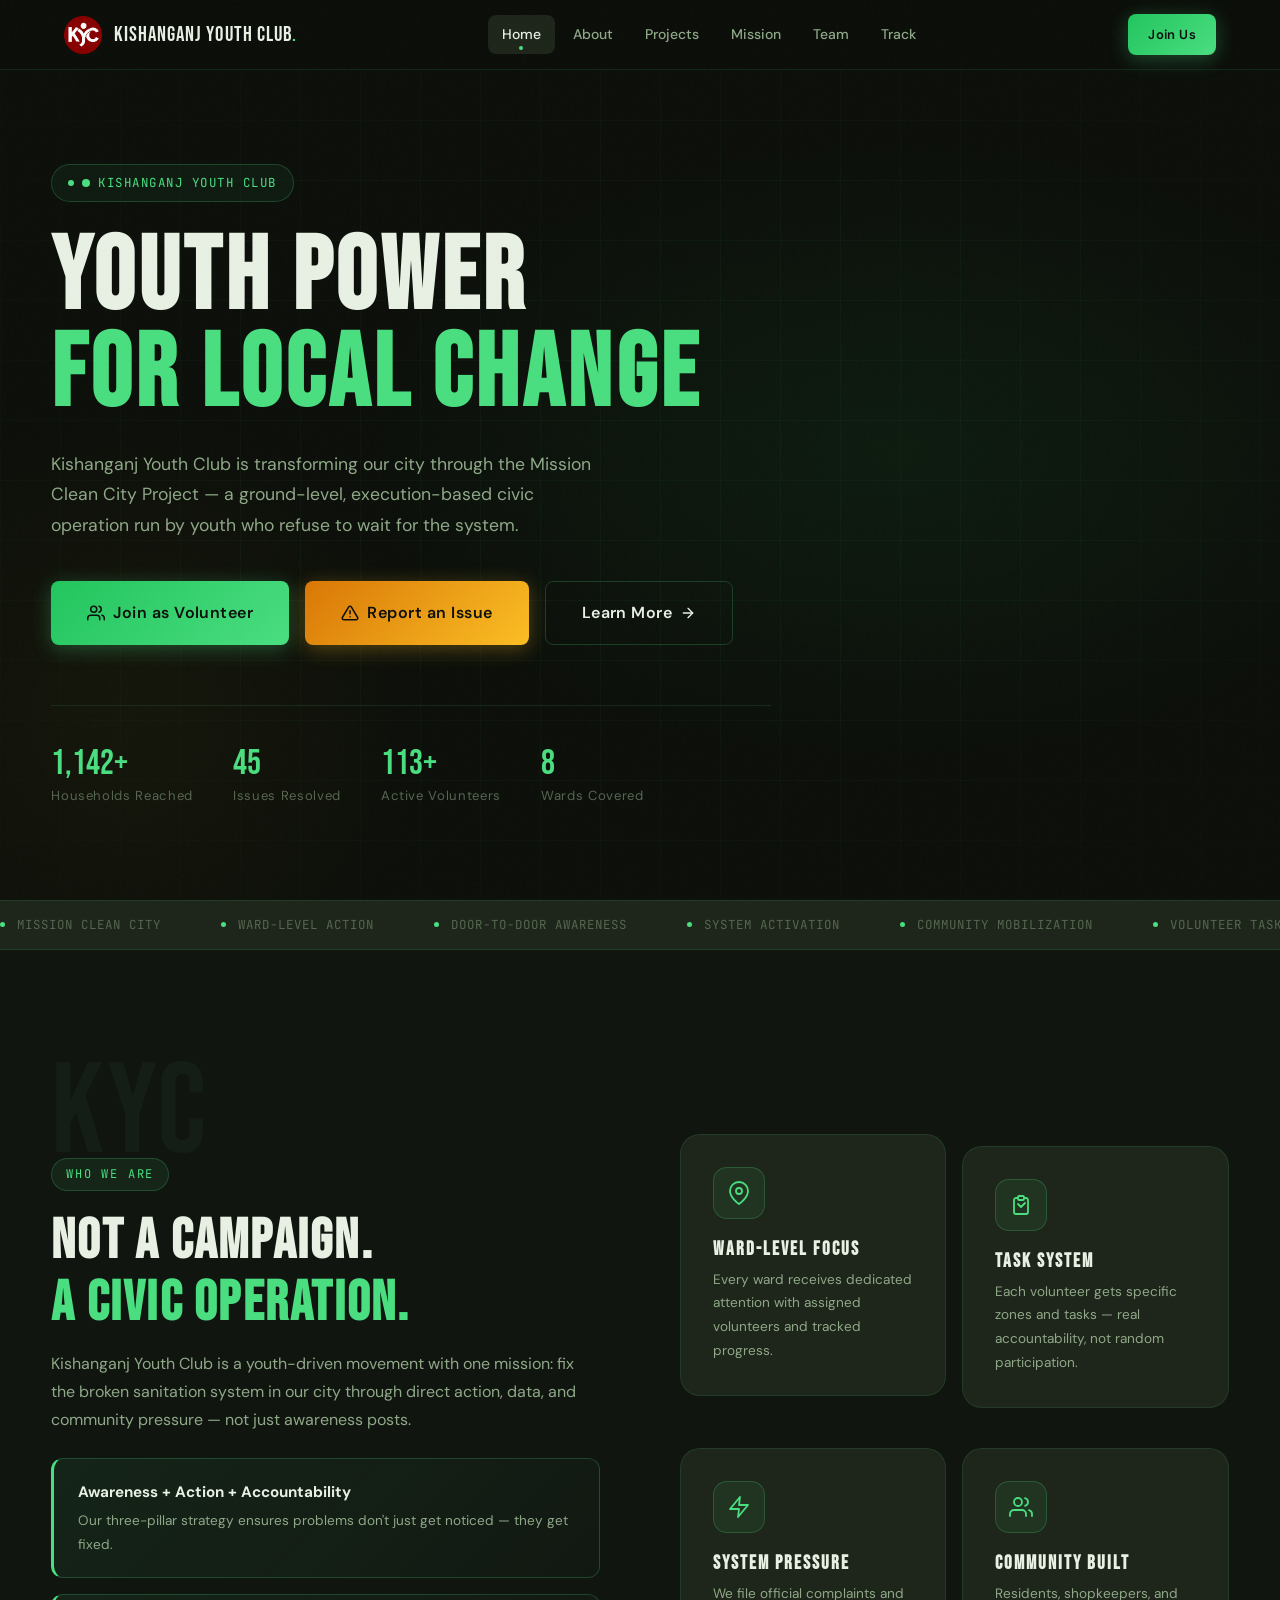
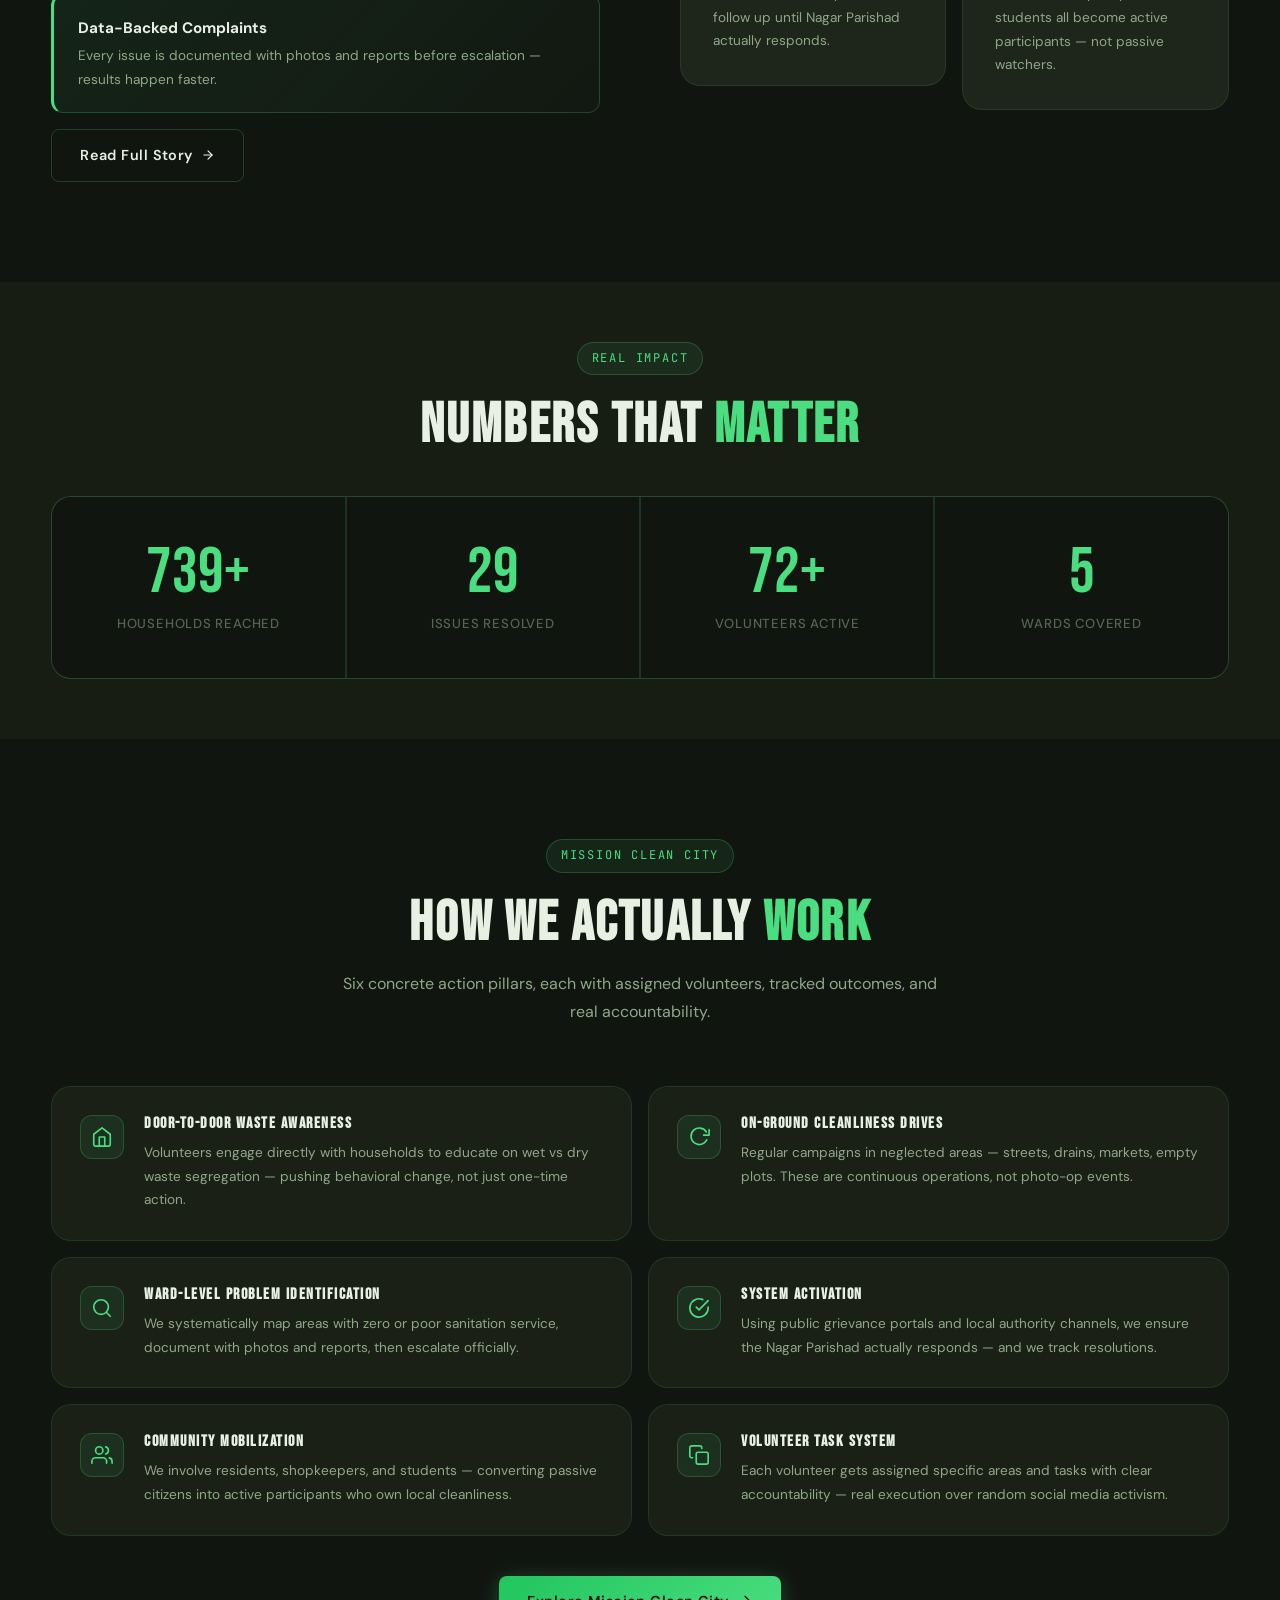
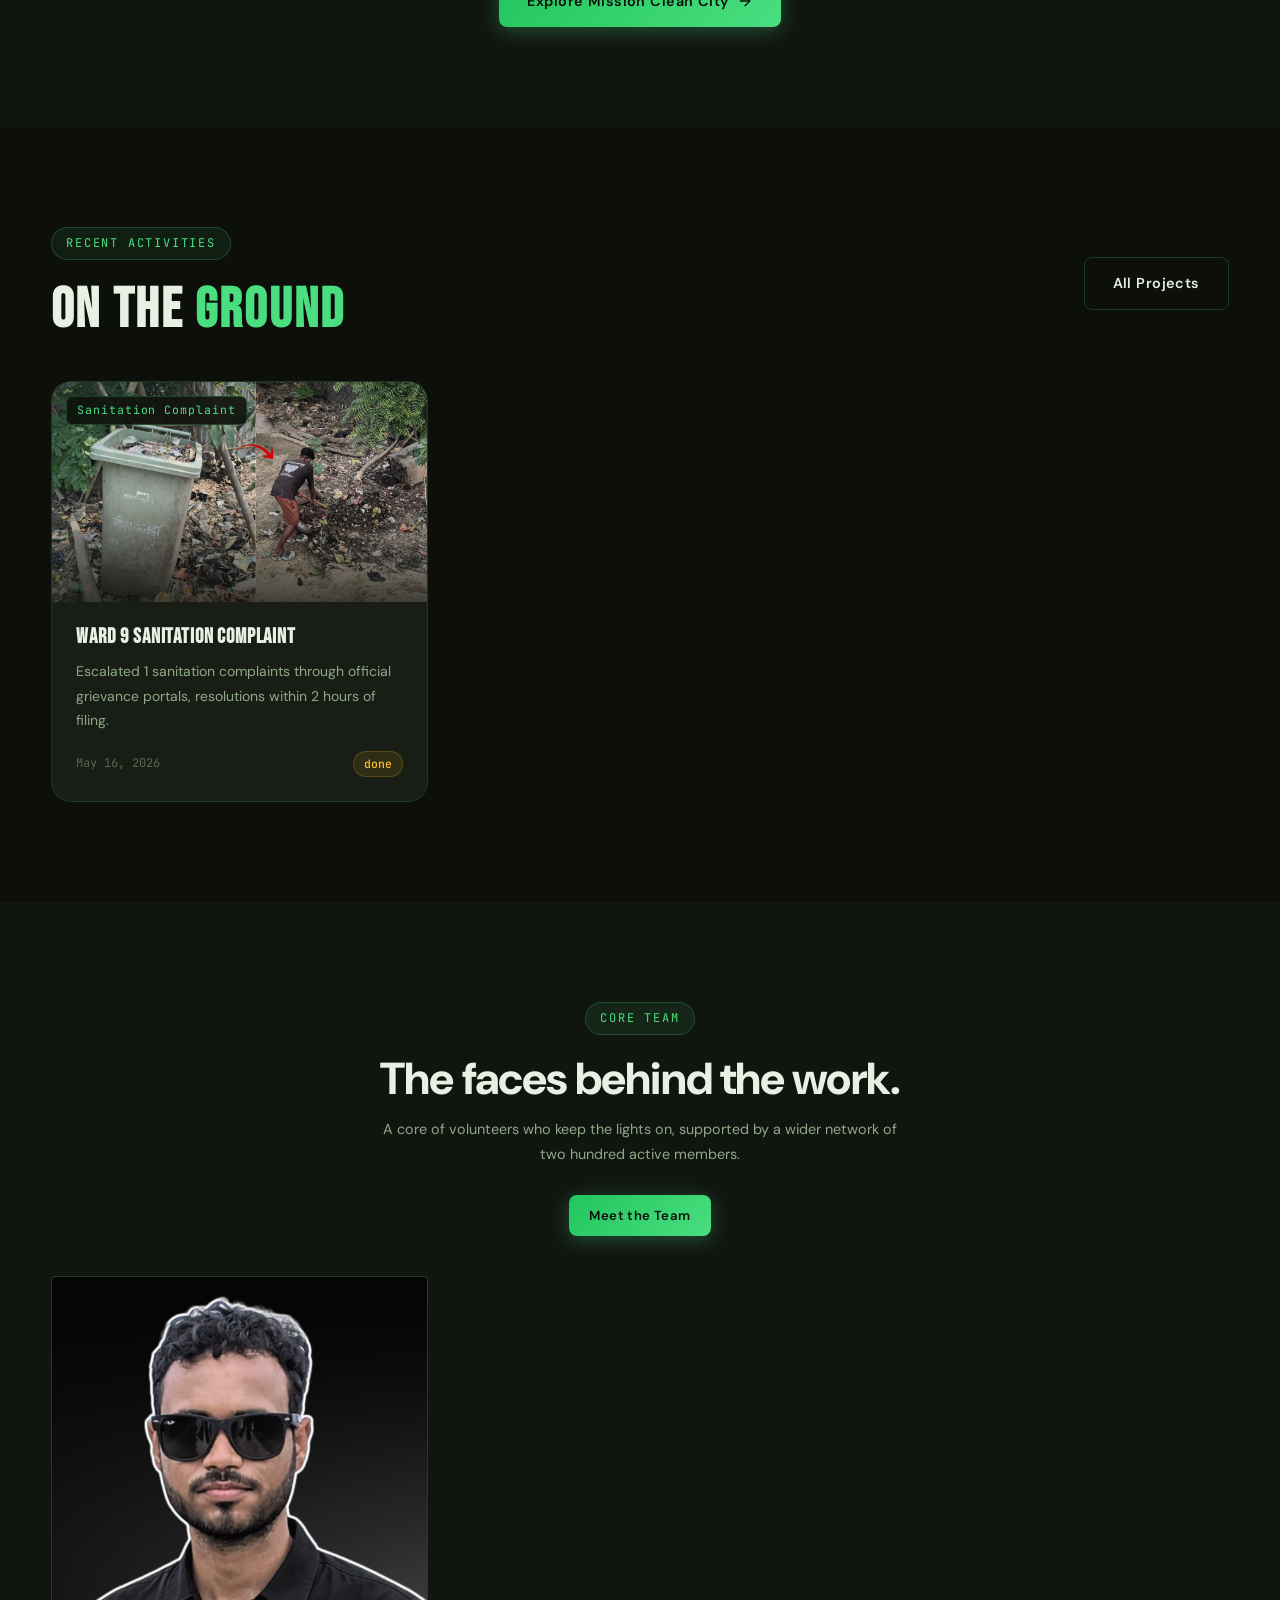
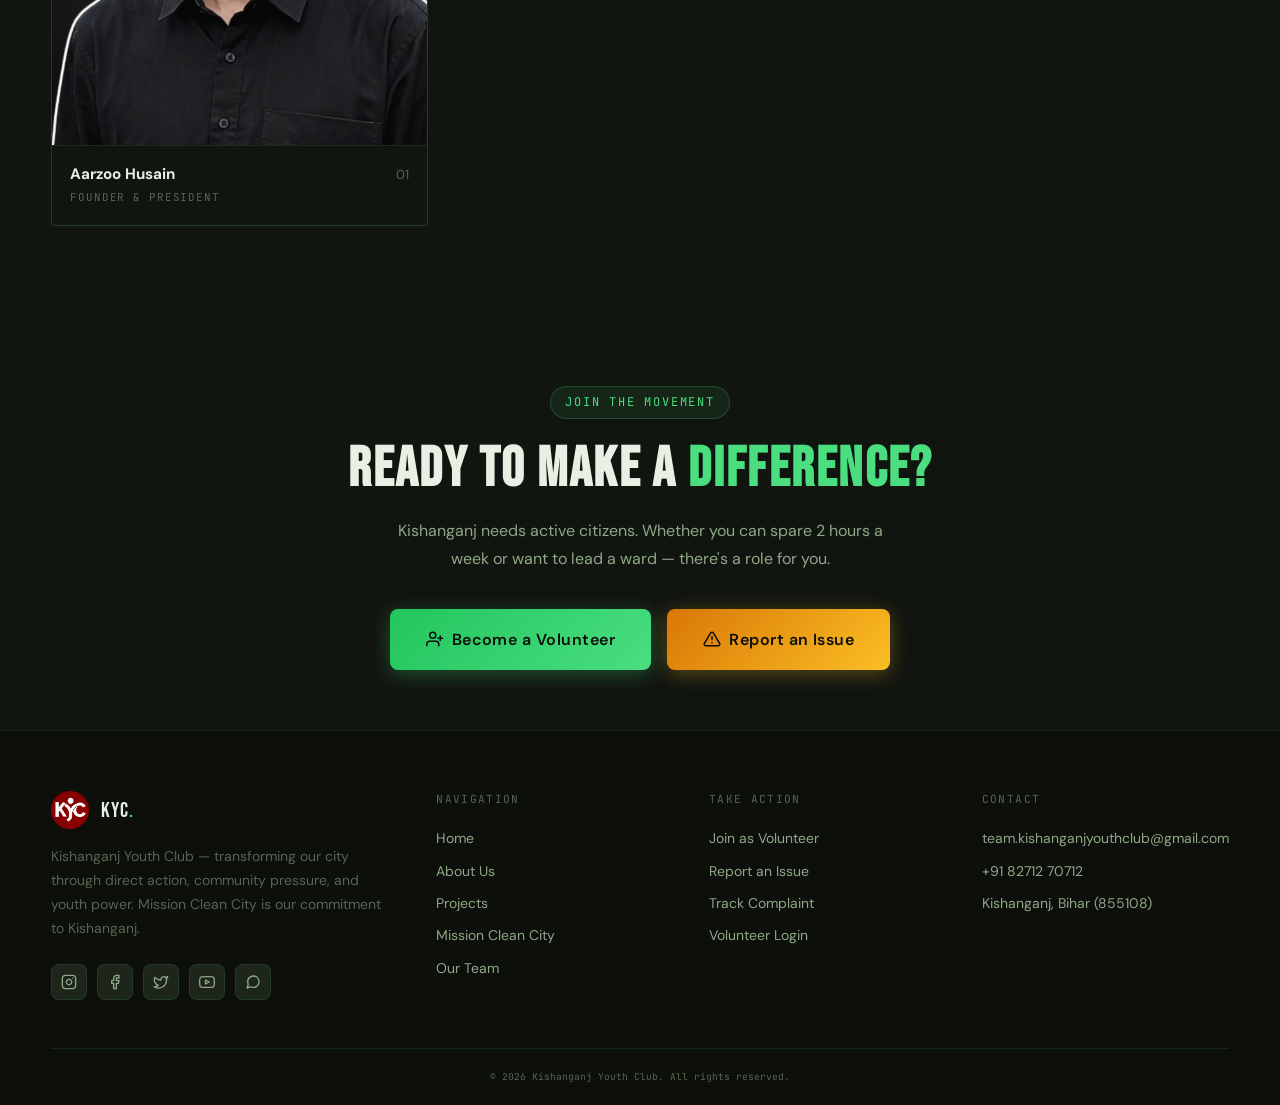
==== commit 4fc3a51b: "Updated Admin Panel" ====
--- a/index.html
+++ b/index.html
@@ -14,6 +14,43 @@
 
 
 <body>
+
+
+  <!-- ─────────────────────────────── LAUNCHING TIMER ──────────────────── -->
+
+<!-- <div id="launch-overlay" class="launch-overlay">
+    <div class="launch-glow"></div>
+    <div class="launch-container">
+        <div class="launch-brand">
+            <img src="assets/logo.png" alt="KYC Logo" class="launch-logo">
+            <h2>KISHANGANJ YOUTH CLUB<span>.</span></h2>
+        </div>
+        
+        <h1>WE ARE LAUNCHING SOON</h1>
+        <p class="launch-subtitle">Our digital ecosystem for local civic monitoring and youth mobilization is under final deployment.</p>
+        
+        <div class="countdown-grid">
+            <div class="countdown-box">
+                <span id="timer-days">00</span>
+                <label>Days</label>
+            </div>
+            <div class="countdown-box">
+                <span id="timer-hours">00</span>
+                <label>Hours</label>
+            </div>
+            <div class="countdown-box">
+                <span id="timer-minutes">00</span>
+                <label>Minutes</label>
+            </div>
+            <div class="countdown-box">
+                <span id="timer-seconds">00</span>
+                <label>Seconds</label>
+            </div>
+        </div>
+
+        
+    </div>
+</div> -->
 
 <!-- ─────────────────────────────── NAVBAR ──────────────────── -->
 <nav class="navbar" id="navbar">
--- a/style.css
+++ b/style.css
@@ -1986,4 +1986,132 @@
   display: flex;
   align-items: center;
   gap: 12px;             /* Logo aur KISHANGANJ YOUTH CLUB text me perfect gap */
-}+}
+
+
+
+
+ /* <!-- ─────────────────────────────── LAUNCHING TIMER ──────────────────── --> */
+
+/* ── LAUNCHING TIMER OVERLAY GLOBAL STYLES ── */
+/* .launch-overlay {
+    position: fixed;
+    top: 0;
+    left: 0;
+    width: 100vw;
+    height: 100vh;
+    background: #070a13; Deep Dark Space background
+    z-index: 99999; Kisi bhi element ke upar dikhega
+    display: flex;
+    justify-content: center;
+    align-items: center;
+    overflow: hidden;
+    font-family: 'Plus Jakarta Sans', sans-serif;
+} */
+
+/* .launch-glow {
+    position: absolute;
+    width: 400px;
+    height: 400px;
+    background: radial-gradient(circle, rgba(16, 185, 129, 0.15) 0%, transparent 70%);
+    top: 50%;
+    left: 50%;
+    transform: translate(-50%, -50%);
+    pointer-events: none;
+} */
+
+/* .launch-container {
+    text-align: center;
+    padding: 2.5rem;
+    max-width: 650px;
+    width: 90%;
+    background: rgba(15, 23, 42, 0.45);
+    border: 1px solid rgba(255, 255, 255, 0.06);
+    backdrop-filter: blur(20px);
+    border-radius: 16px;
+    box-shadow: 0 25px 50px -12px rgba(0, 0, 0, 0.5);
+} */
+
+/* .launch-brand {
+    margin-bottom: 2rem;
+} */
+
+/* .launch-logo {
+    max-height: 60px;
+    margin-bottom: 0.5rem;
+}
+
+.launch-brand h2 {
+    font-size: 1rem;
+    color: #f3f4f6;
+    letter-spacing: 2px;
+    font-weight: 700;
+}
+
+.launch-brand h2 span {
+    color: #10b981;
+}
+
+.launch-container h1 {
+    font-size: 2.2rem;
+    color: #ffffff;
+    font-weight: 800;
+    letter-spacing: 1px;
+    margin-bottom: 1rem;
+}
+
+.launch-subtitle {
+    color: #9ca3af;
+    font-size: 0.95rem;
+    line-height: 1.6;
+    margin-bottom: 2.5rem;
+} */
+
+/* Countdown Grid System */
+/* .countdown-grid {
+    display: grid;
+    grid-template-columns: repeat(4, 1fr);
+    gap: 1rem;
+    margin-bottom: 2.5rem;
+} */
+
+/* .countdown-box {
+    background: rgba(7, 10, 18, 0.6);
+    border: 1px solid rgba(255, 255, 255, 0.05);
+    padding: 1.25rem 0;
+    border-radius: 10px;
+    display: flex;
+    flex-direction: column;
+    align-items: center;
+} */
+
+/* .countdown-box span {
+    font-size: 2.5rem;
+    font-weight: 800;
+    color: #10b981; Premium Green Counter
+    line-height: 1;
+    margin-bottom: 0.5rem;
+} */
+
+/* .countdown-box label {
+    font-size: 0.75rem;
+    text-transform: uppercase;
+    color: #9ca3af;
+    letter-spacing: 1px;
+    font-weight: 600;
+} */
+
+/* .launch-footer {
+    font-size: 0.8rem;
+    color: #6b7280;
+    text-transform: uppercase;
+    letter-spacing: 1.5px;
+} */
+
+/* Mobile Responsiveness */
+/* @media (max-width: 500px) {
+    .launch-container { padding: 1.5rem; }
+    .launch-container h1 { font-size: 1.6rem; }
+    .countdown-box span { font-size: 1.8rem; }
+    .countdown-box label { font-size: 0.65rem; }
+} */
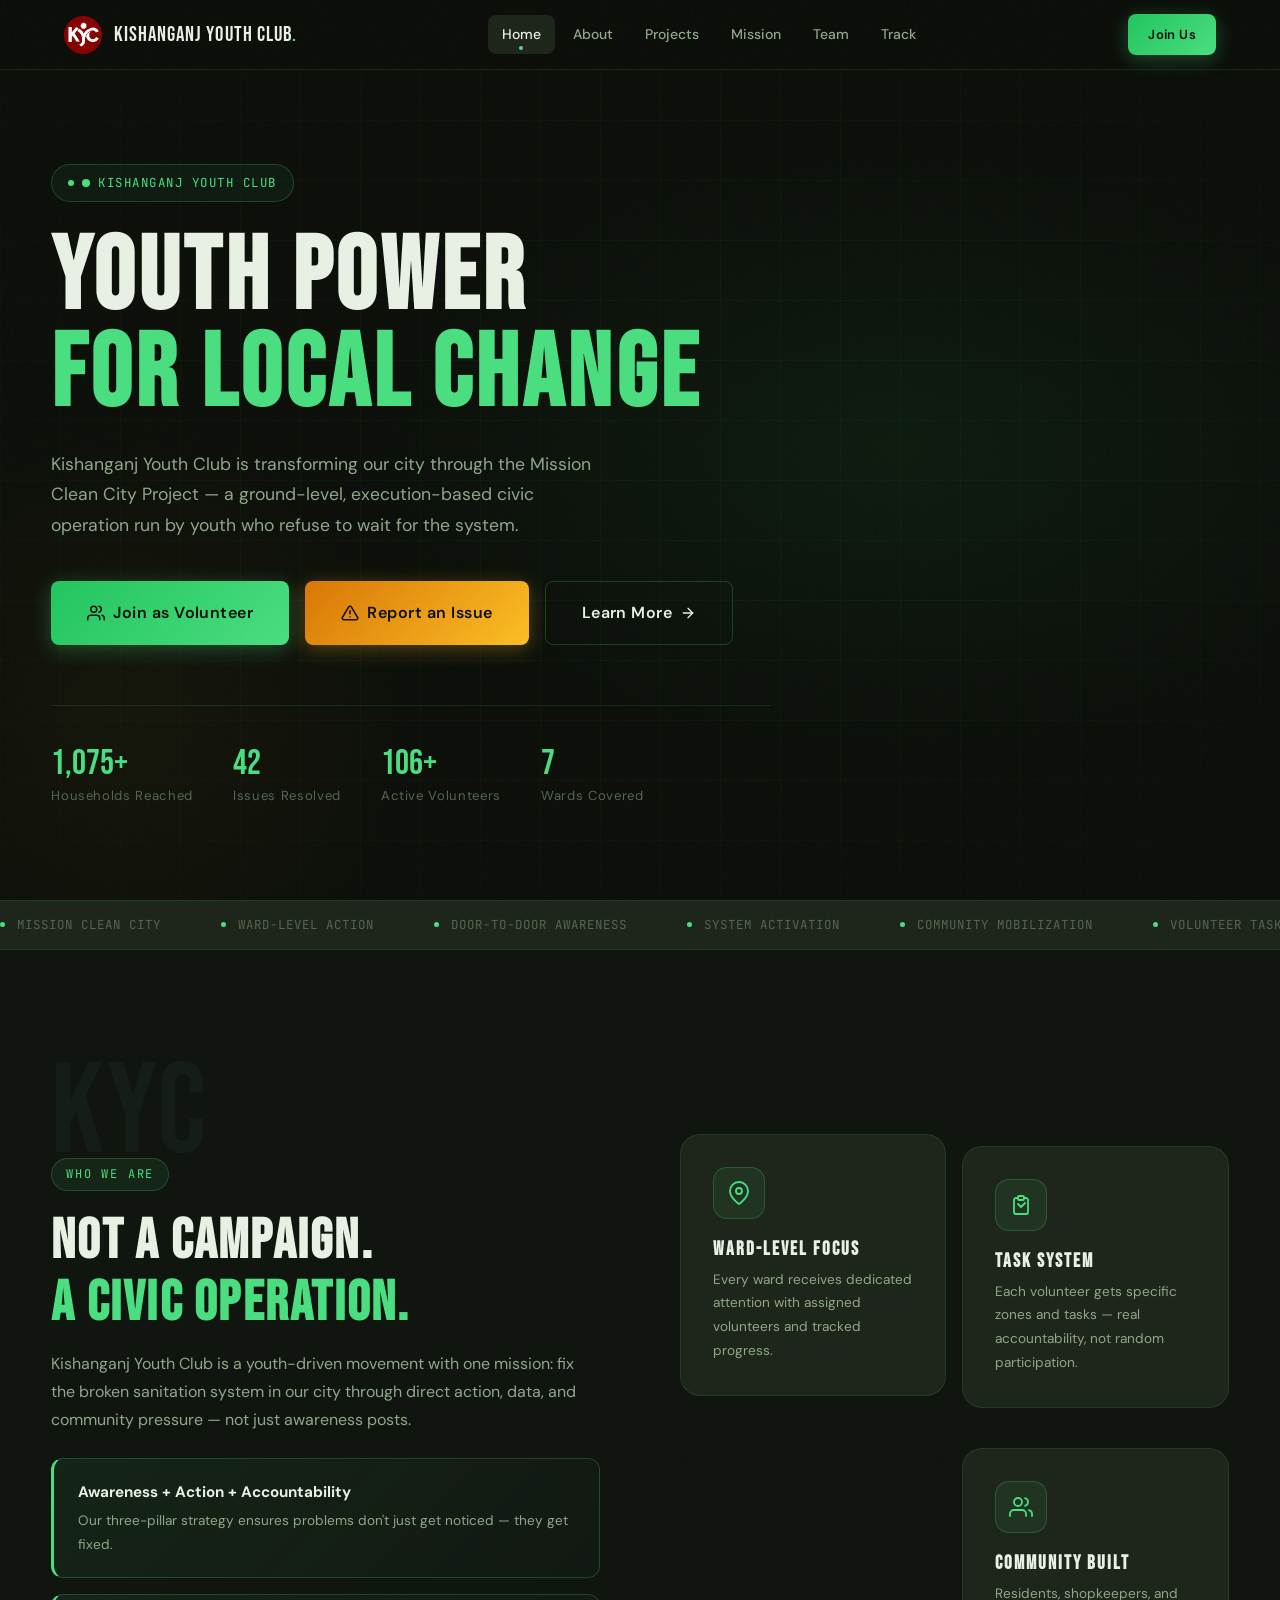
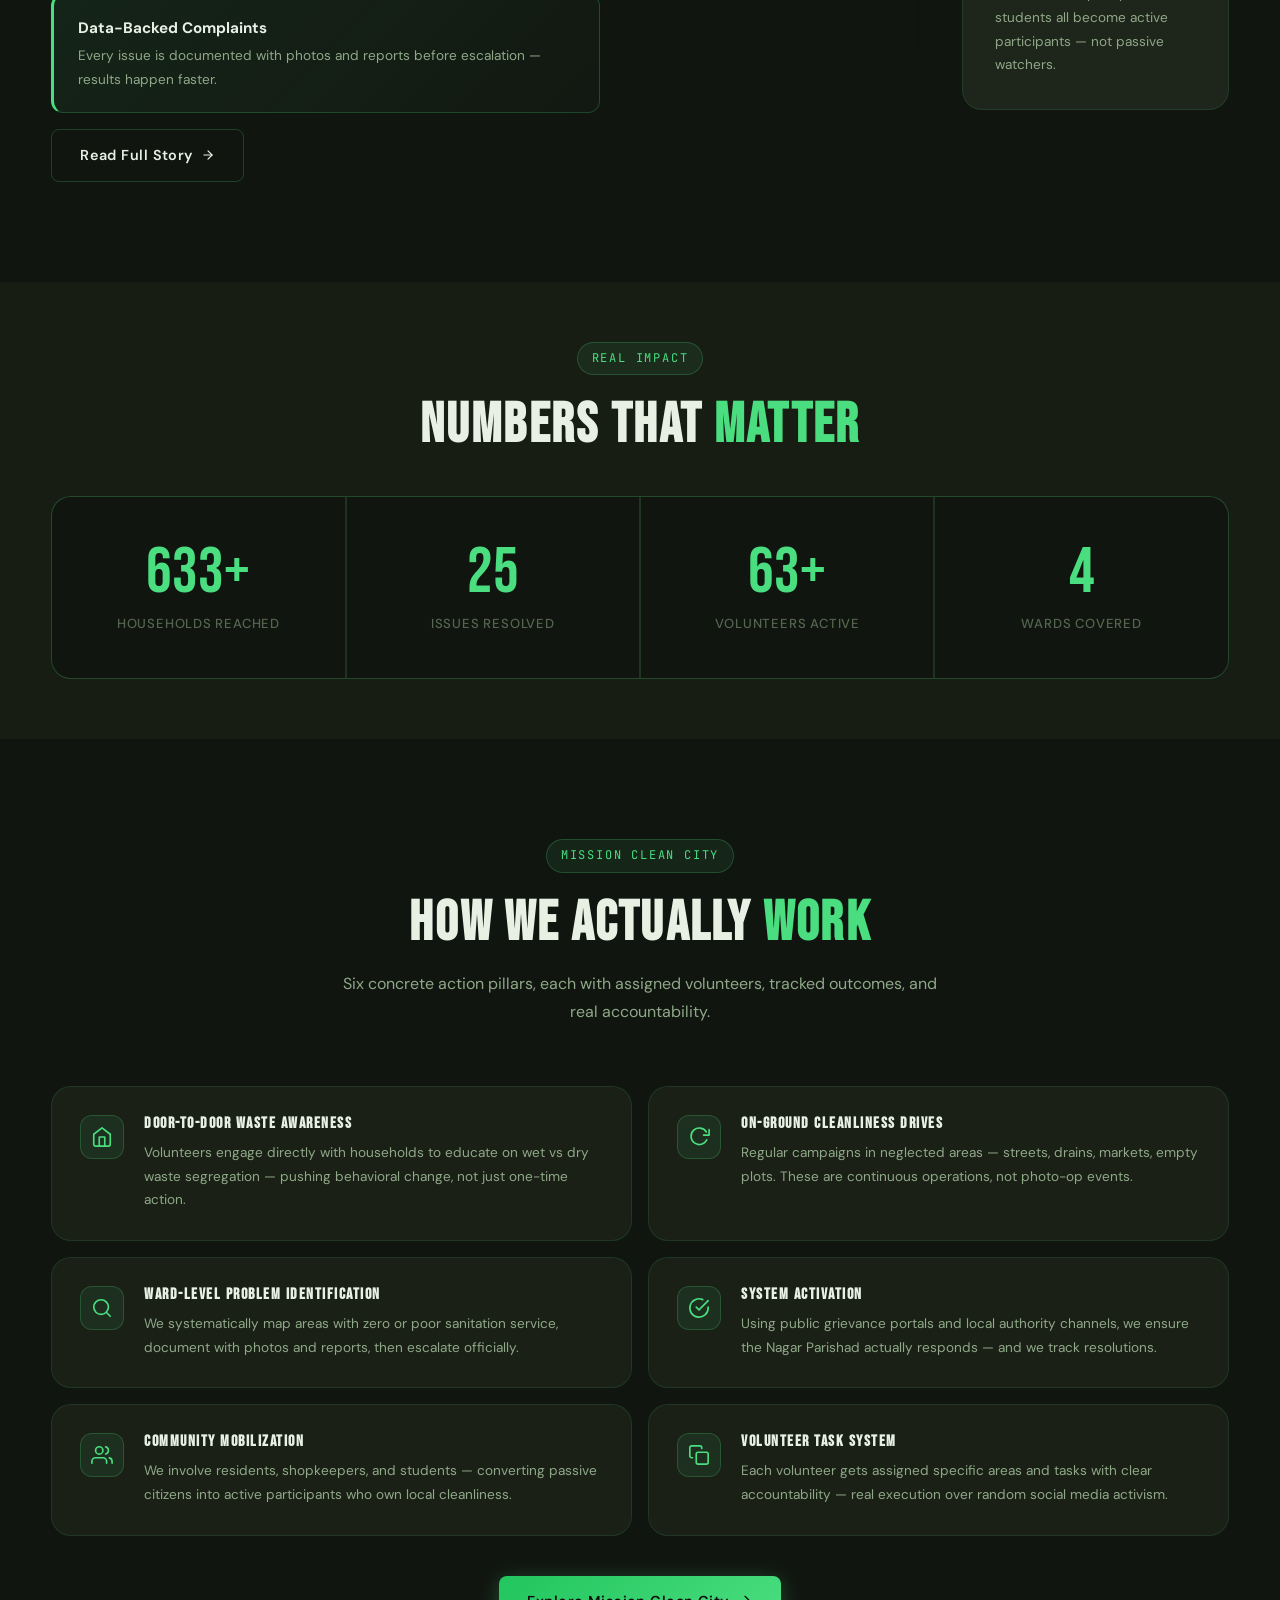
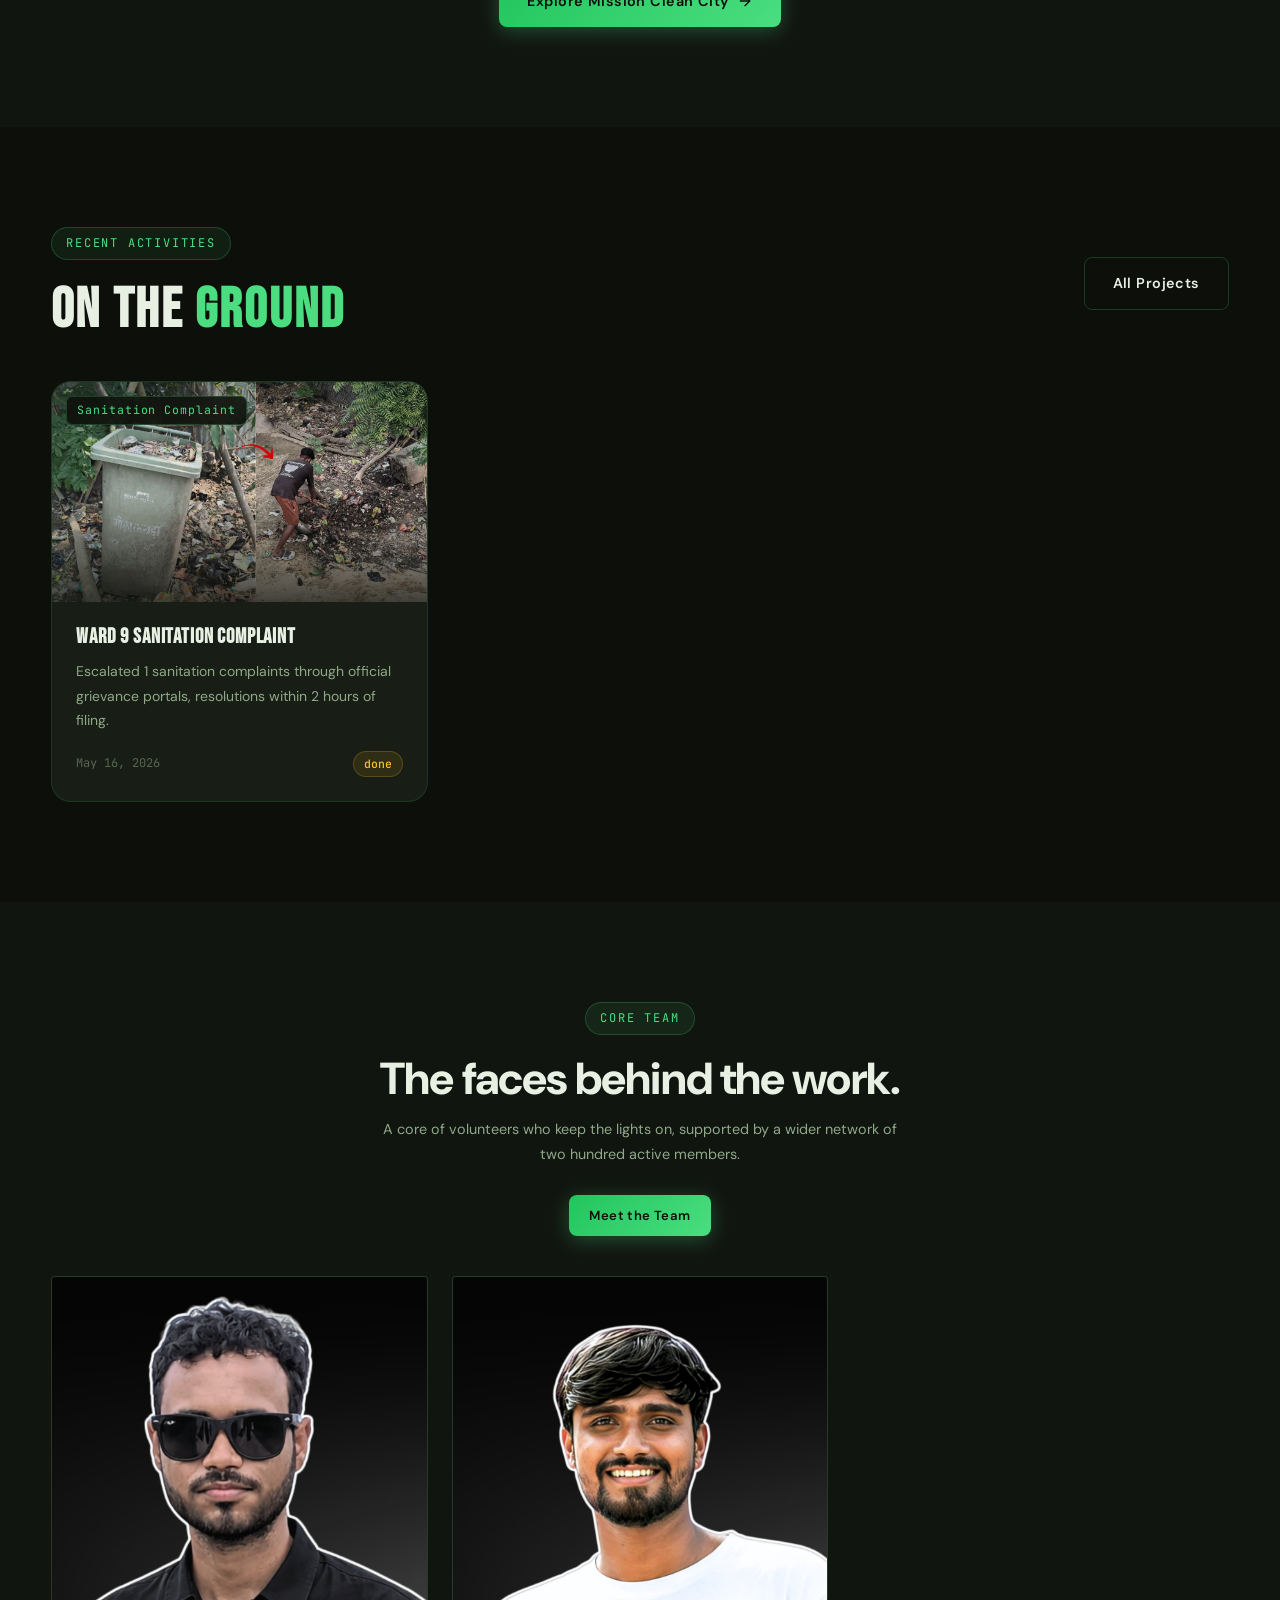
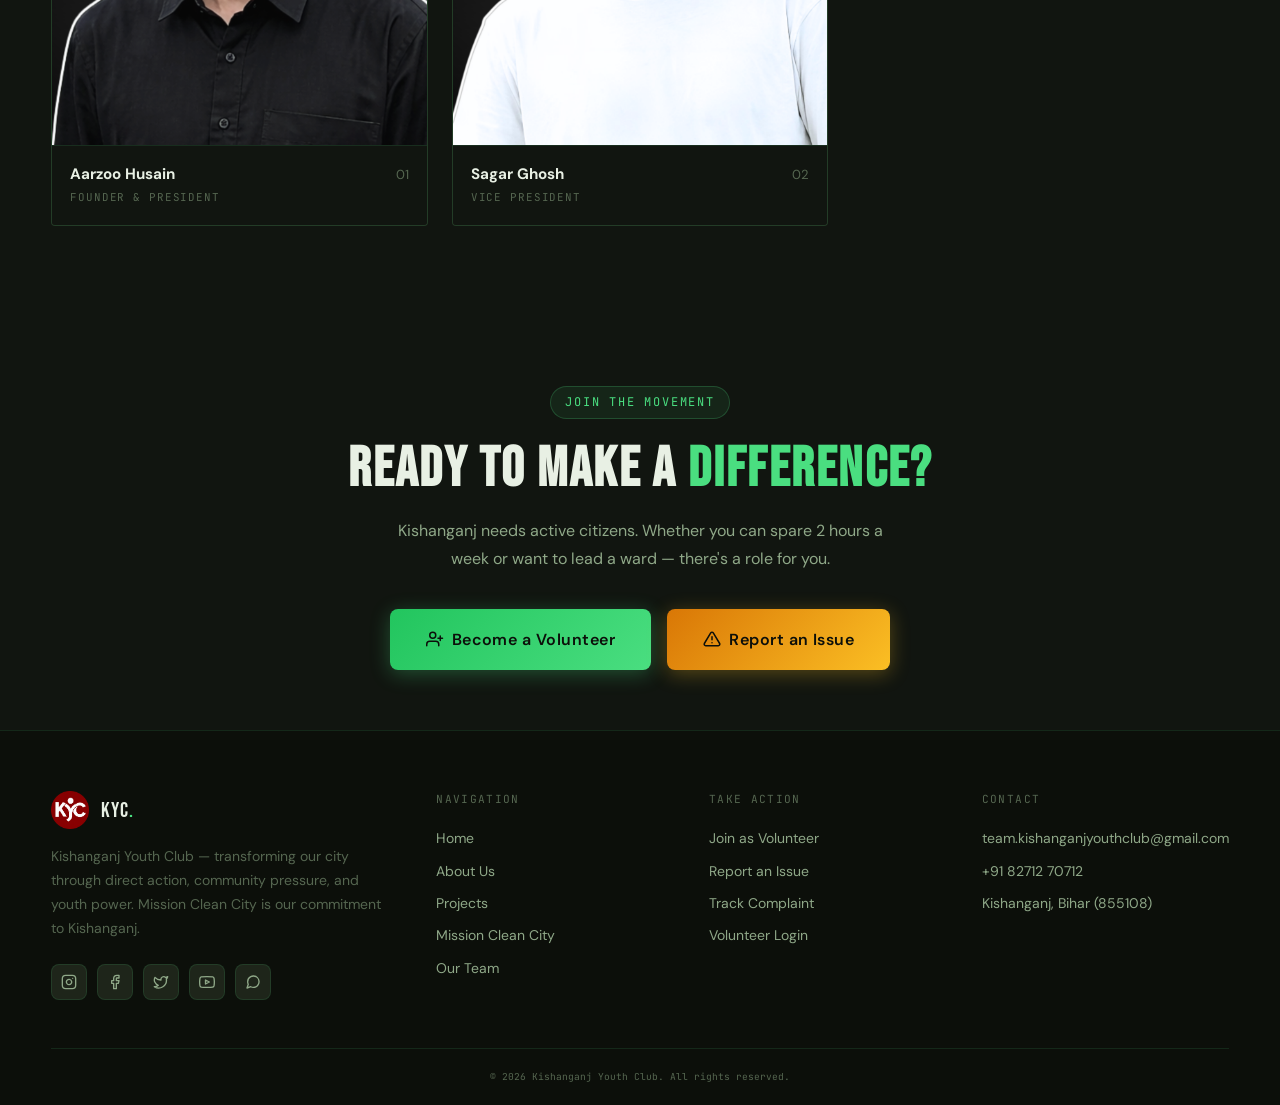
==== commit c81ee0a3: "Update team member" ====
--- a/index.html
+++ b/index.html
@@ -399,18 +399,18 @@
         </div>
       </div>
 
-      <!-- <div class="photo-card fade-in fade-in-delay-1">
+      <div class="photo-card fade-in fade-in-delay-1">
         <div class="photo-card__portrait">
-          <img src="../assets/team/aarzoo-1.png" alt="Md. Arman Khan">
+          <img src="../assets/team/sagar-photo.png" alt="Md. Arman Khan">
         </div>
         <div class="photo-card__info">
           <div class="photo-card__text">
-            <div class="photo-card__name">Aarzoo Husain</div>
+            <div class="photo-card__name">Sagar Ghosh</div>
             <div class="photo-card__role">Vice President</div>
           </div>
           <span class="photo-card__index">02</span>
         </div>
-      </div> -->
+      </div>
 
       <!-- <div class="photo-card fade-in fade-in-delay-2">
         <div class="photo-card__portrait">
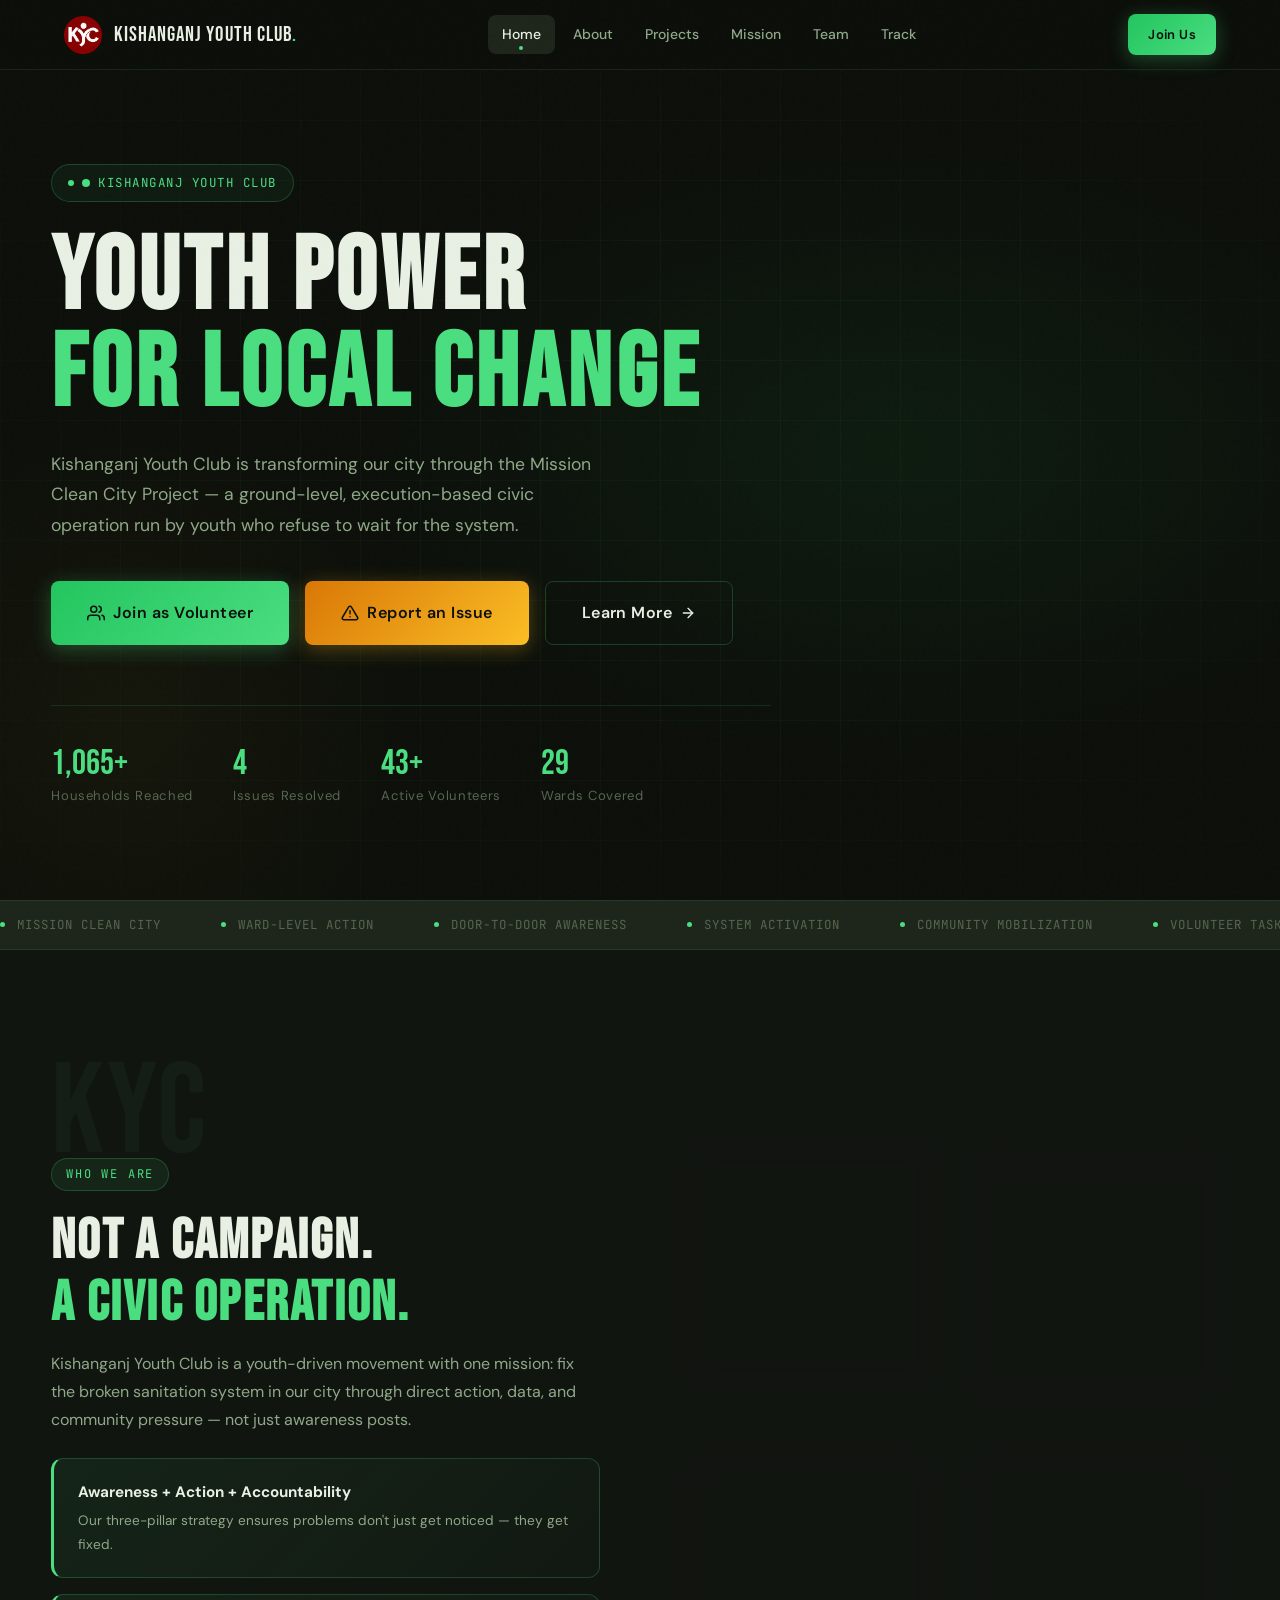
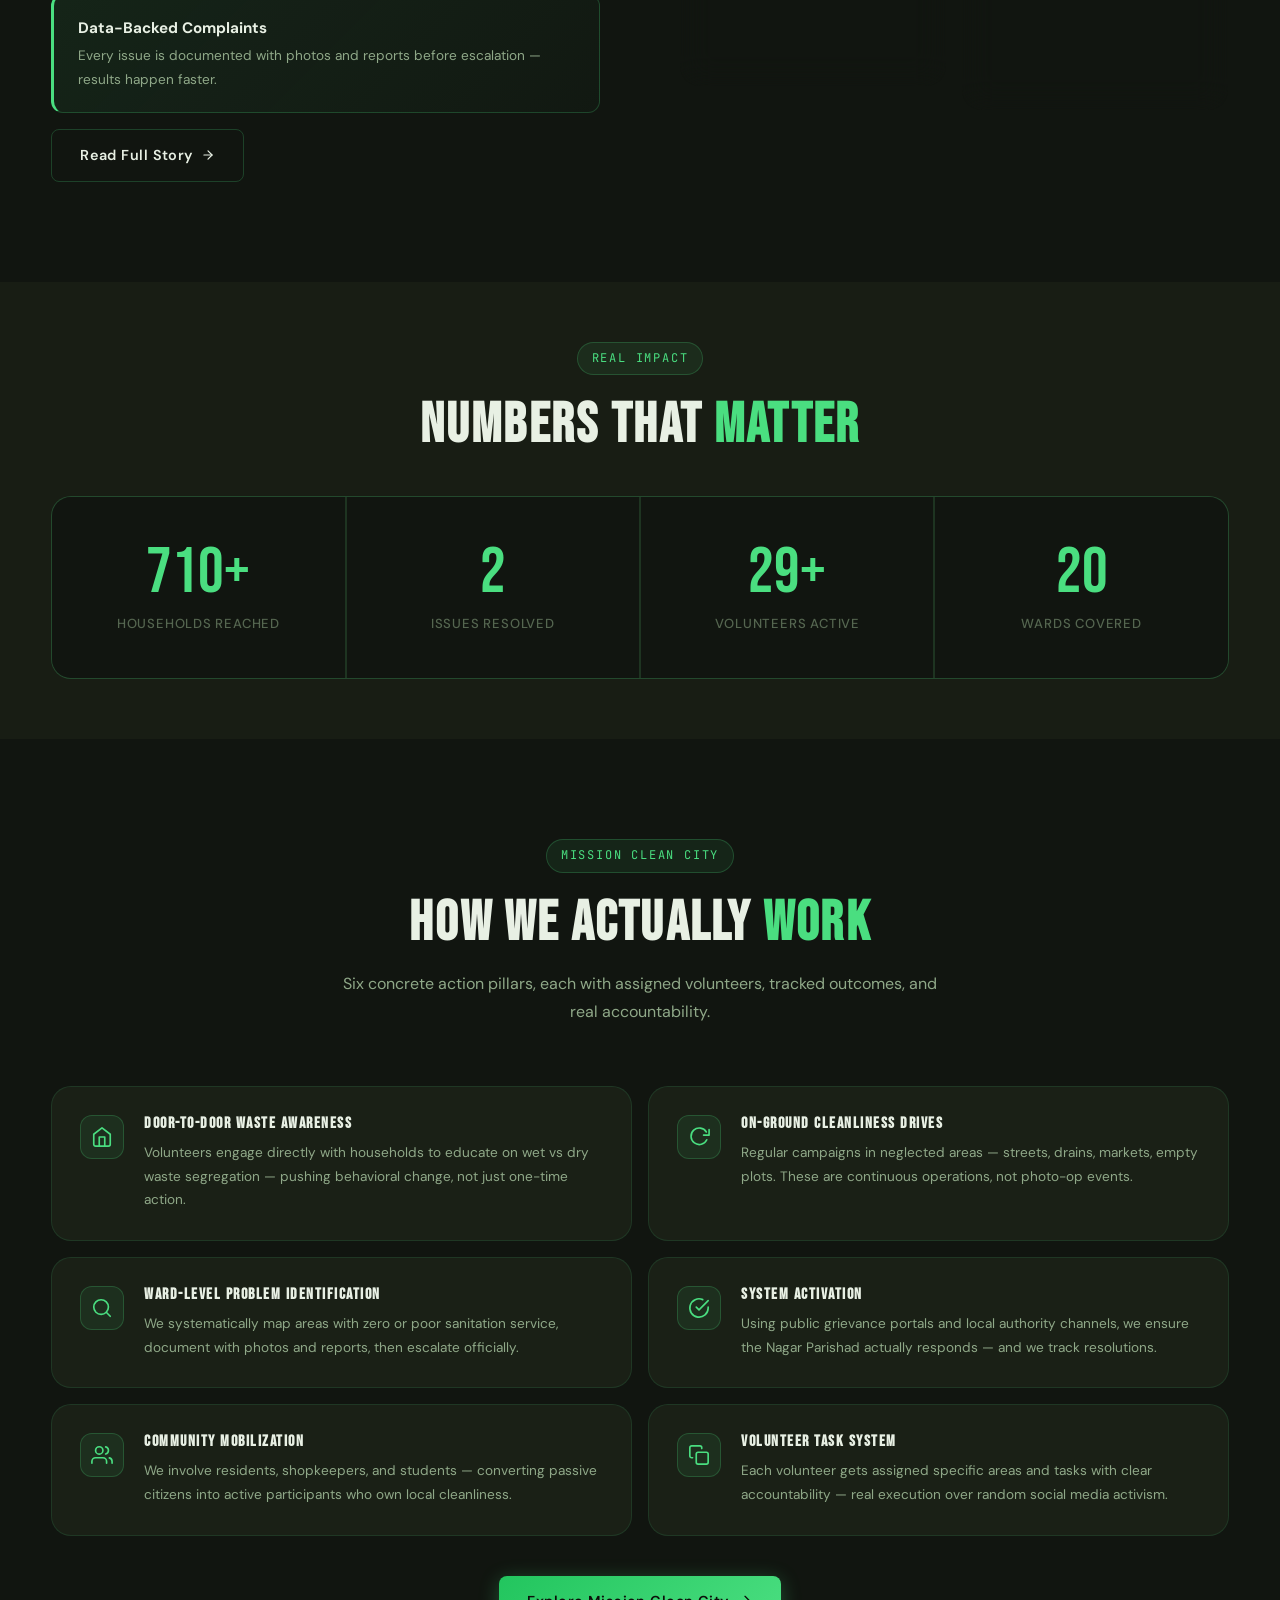
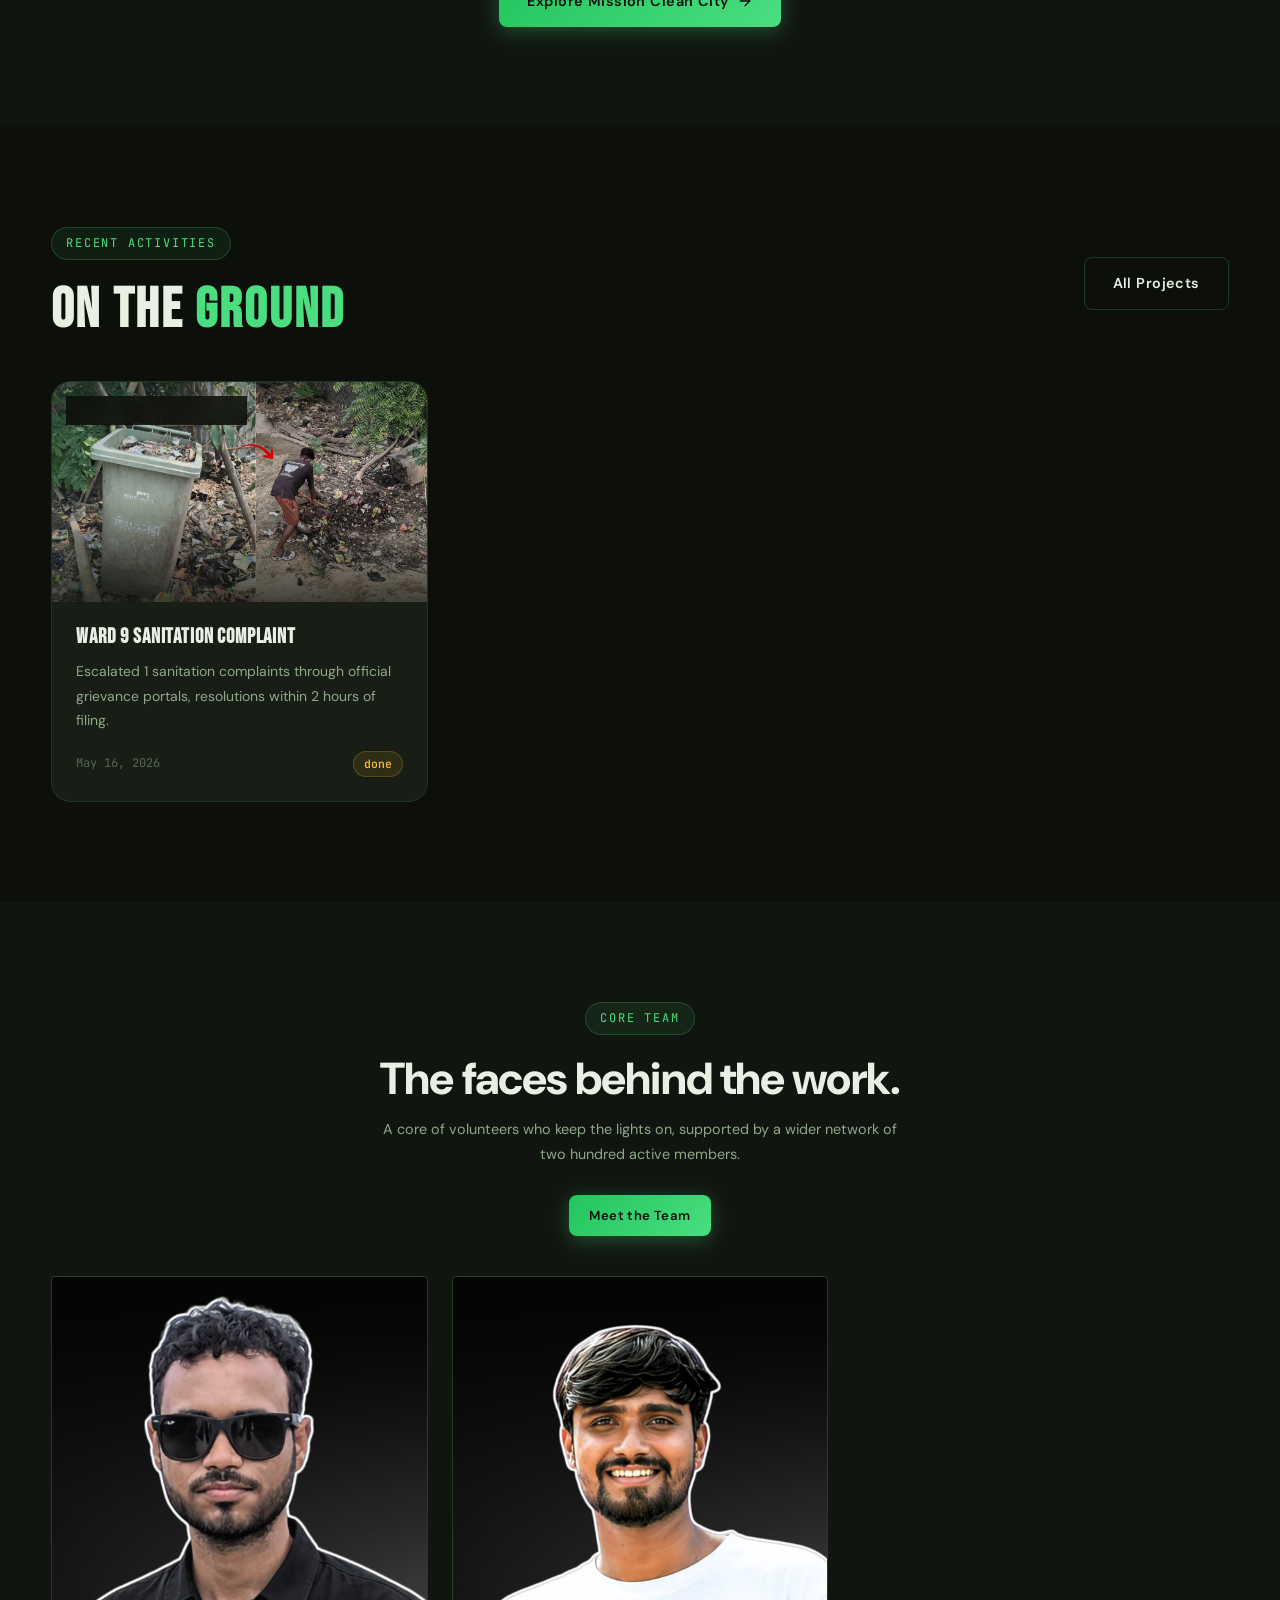
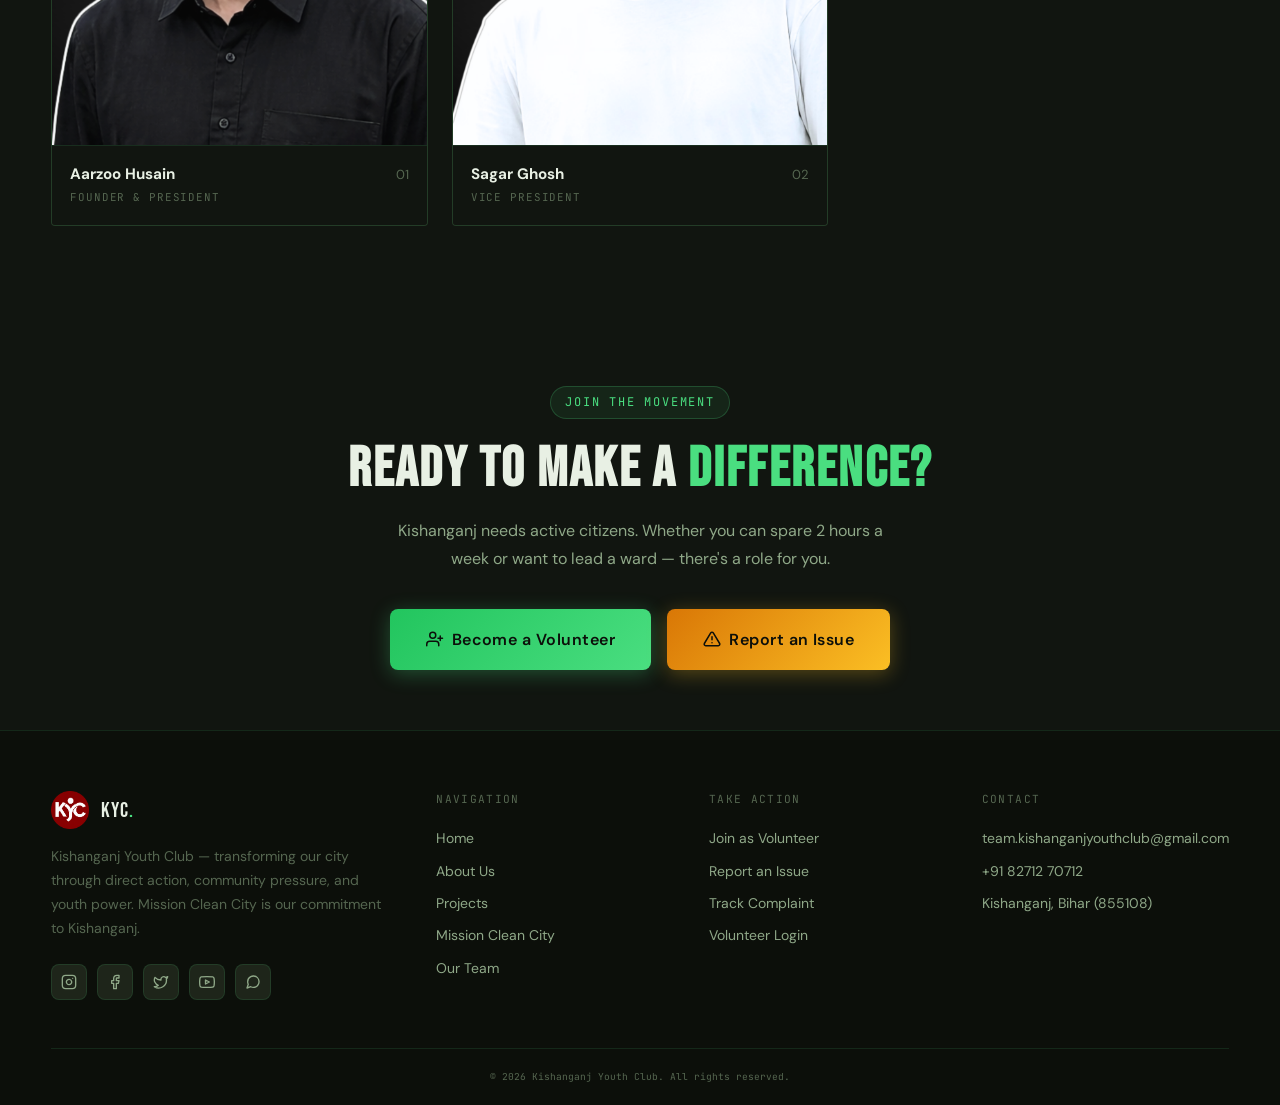
==== commit a52f2c64: "Volunteer Portal update" ====
--- a/index.html
+++ b/index.html
@@ -138,15 +138,15 @@
           <div class="hero-stat-label">Households Reached</div>
         </div>
         <div>
-          <div class="hero-stat-num"><span data-count="48">0</span></div>
+          <div class="hero-stat-num"><span data-count="05">0</span></div>
           <div class="hero-stat-label">Issues Resolved</div>
         </div>
         <div>
-          <div class="hero-stat-num"><span data-count="120" data-suffix="+">0+</span></div>
+          <div class="hero-stat-num"><span data-count="50" data-suffix="+">0+</span></div>
           <div class="hero-stat-label">Active Volunteers</div>
         </div>
         <div>
-          <div class="hero-stat-num"><span data-count="9">0</span></div>
+          <div class="hero-stat-num"><span data-count="34">0</span></div>
           <div class="hero-stat-label">Wards Covered</div>
         </div>
       </div>
@@ -257,15 +257,15 @@
         <div class="counter-label">Households Reached</div>
       </div>
       <div class="counter-item">
-        <div class="counter-num" data-count="48">0</div>
+        <div class="counter-num" data-count="05">0</div>
         <div class="counter-label">Issues Resolved</div>
       </div>
       <div class="counter-item">
-        <div class="counter-num" data-count="120" data-suffix="+">0+</div>
+        <div class="counter-num" data-count="50" data-suffix="+">0+</div>
         <div class="counter-label">Volunteers Active</div>
       </div>
       <div class="counter-item">
-        <div class="counter-num" data-count="9">0</div>
+        <div class="counter-num" data-count="34">0</div>
         <div class="counter-label">Wards Covered</div>
       </div>
     </div>
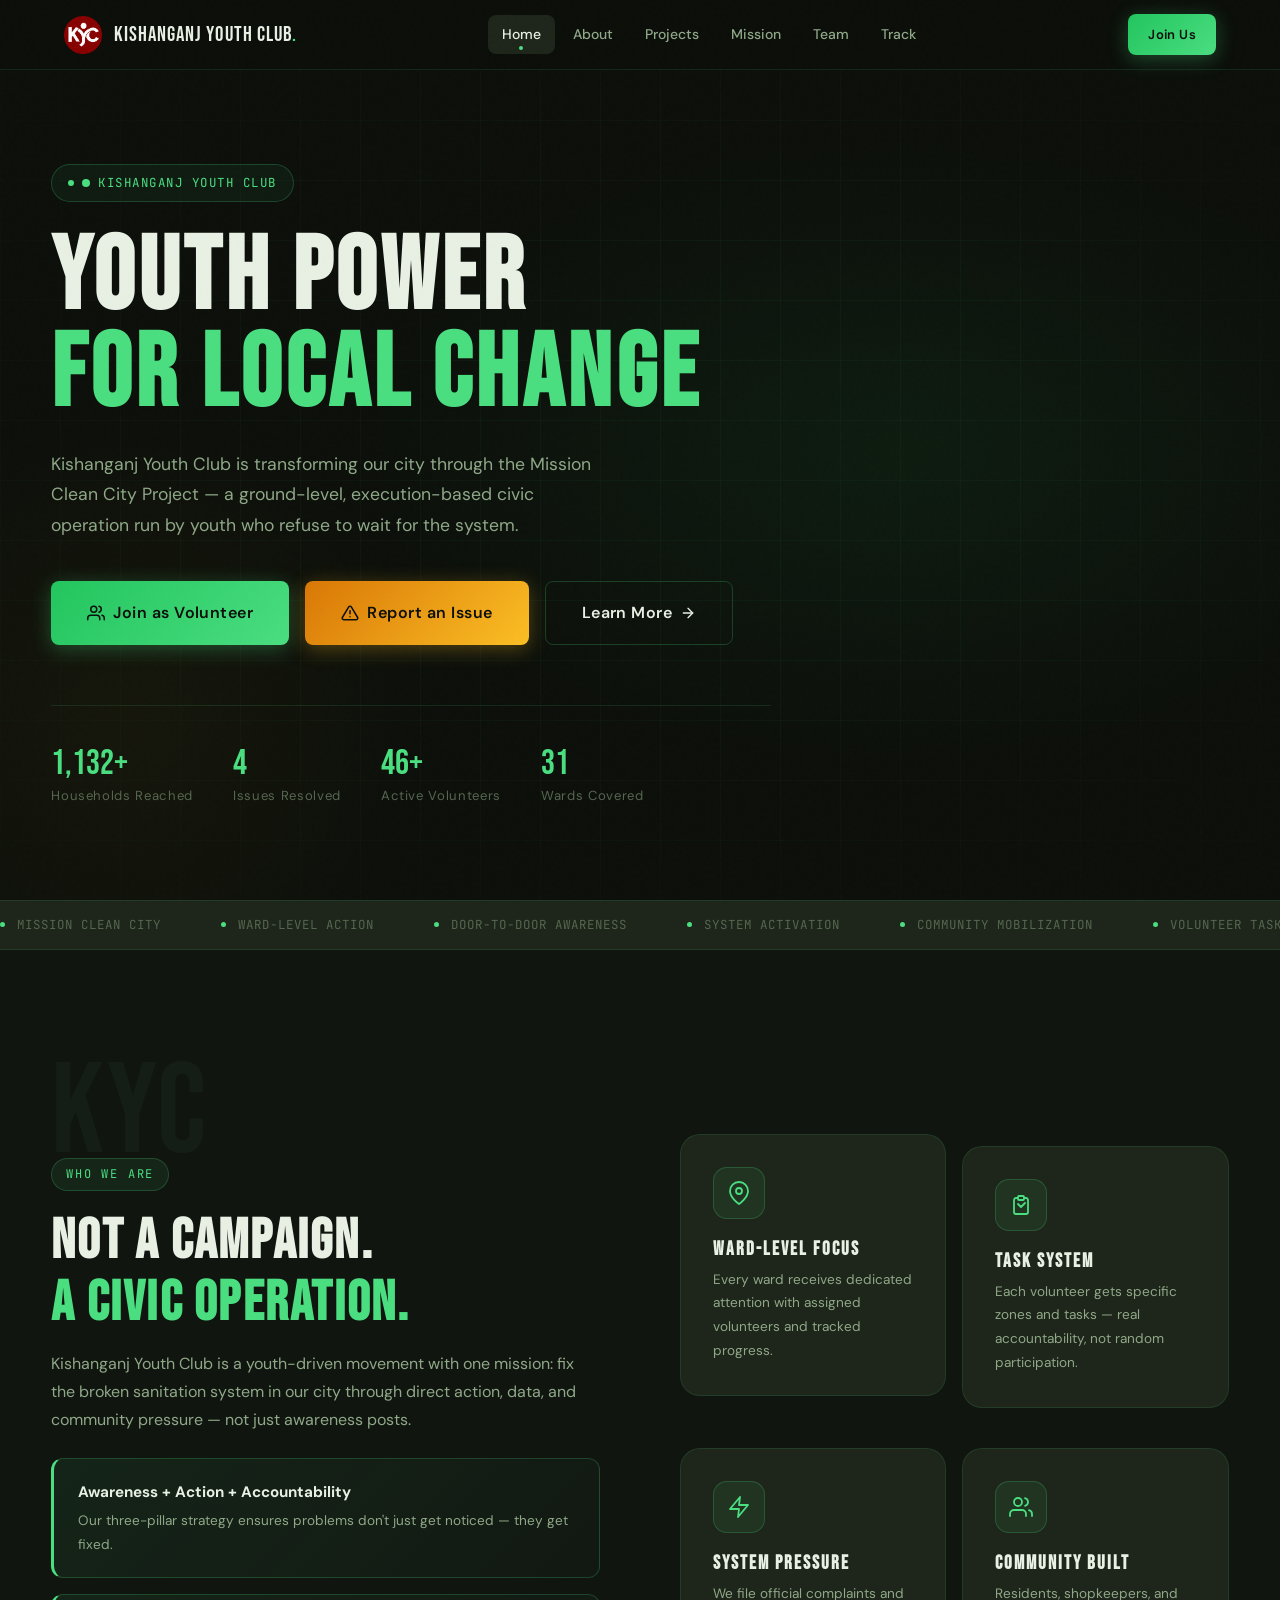
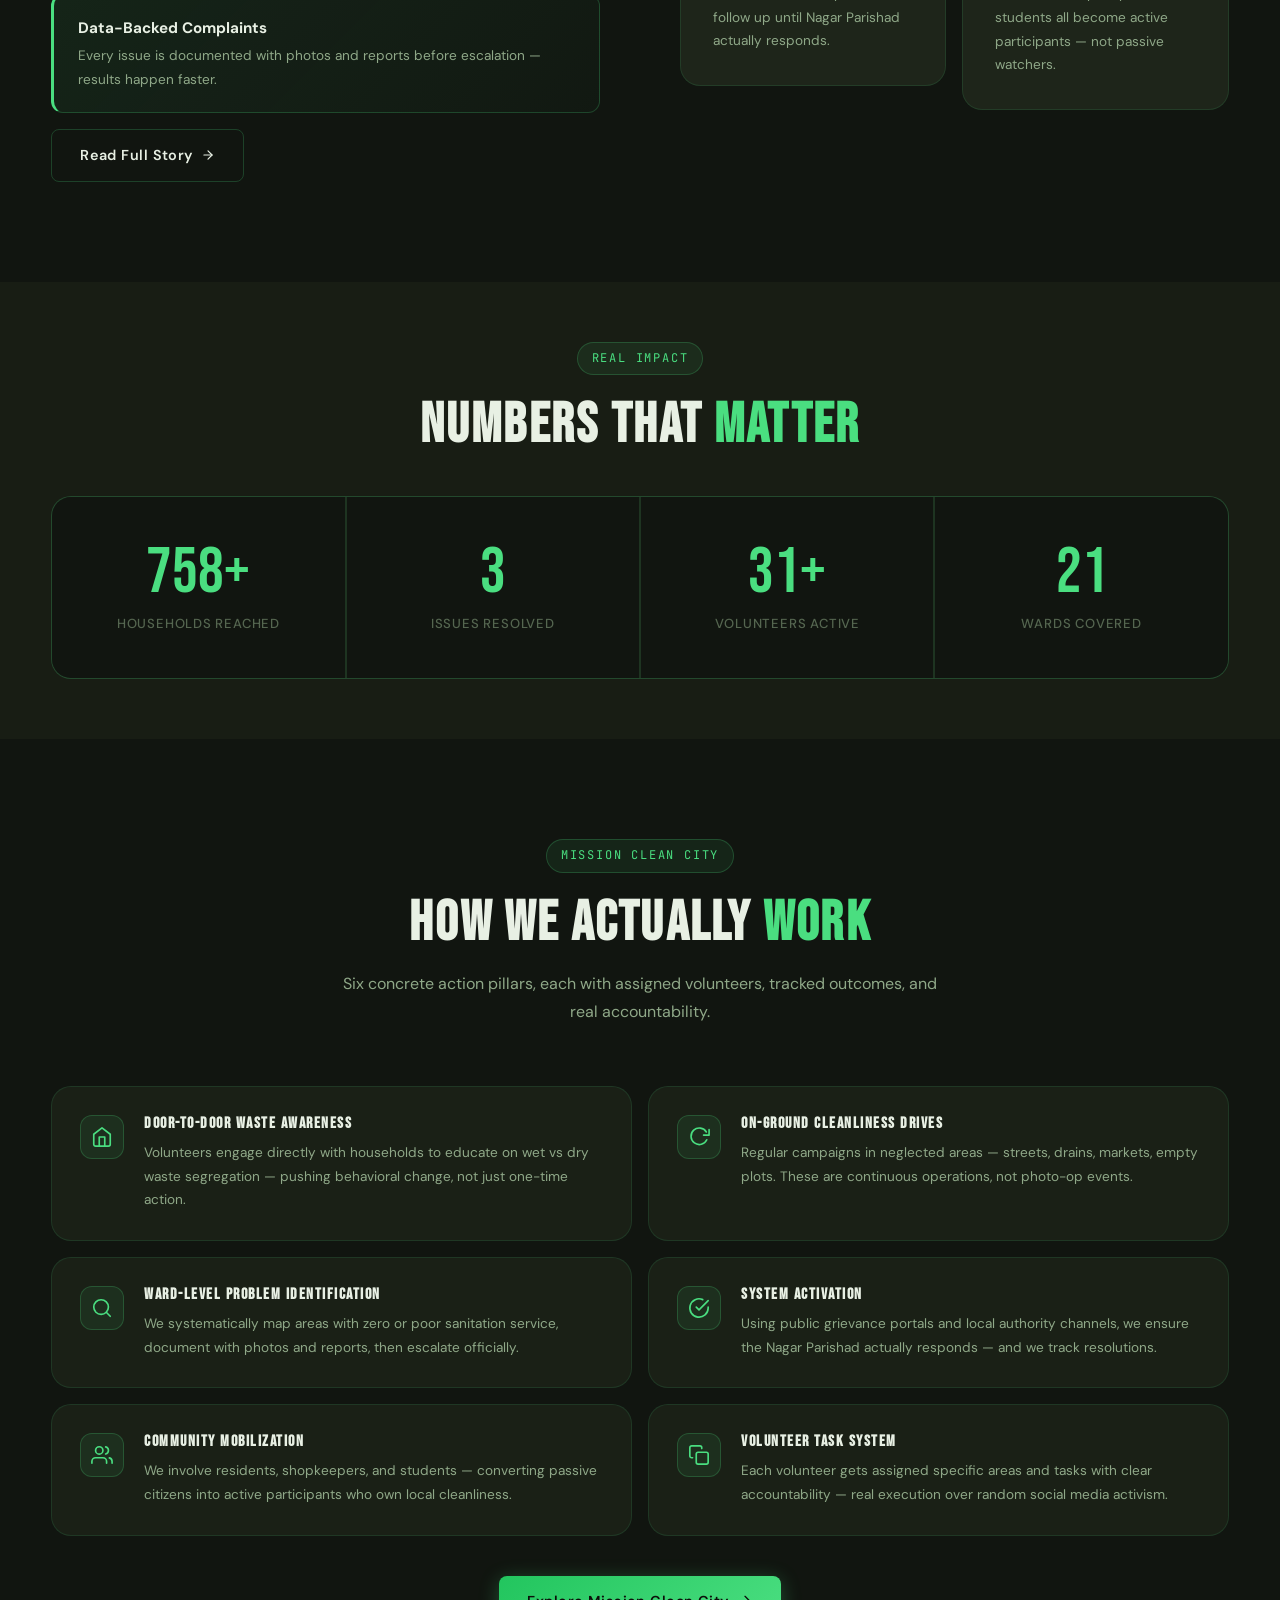
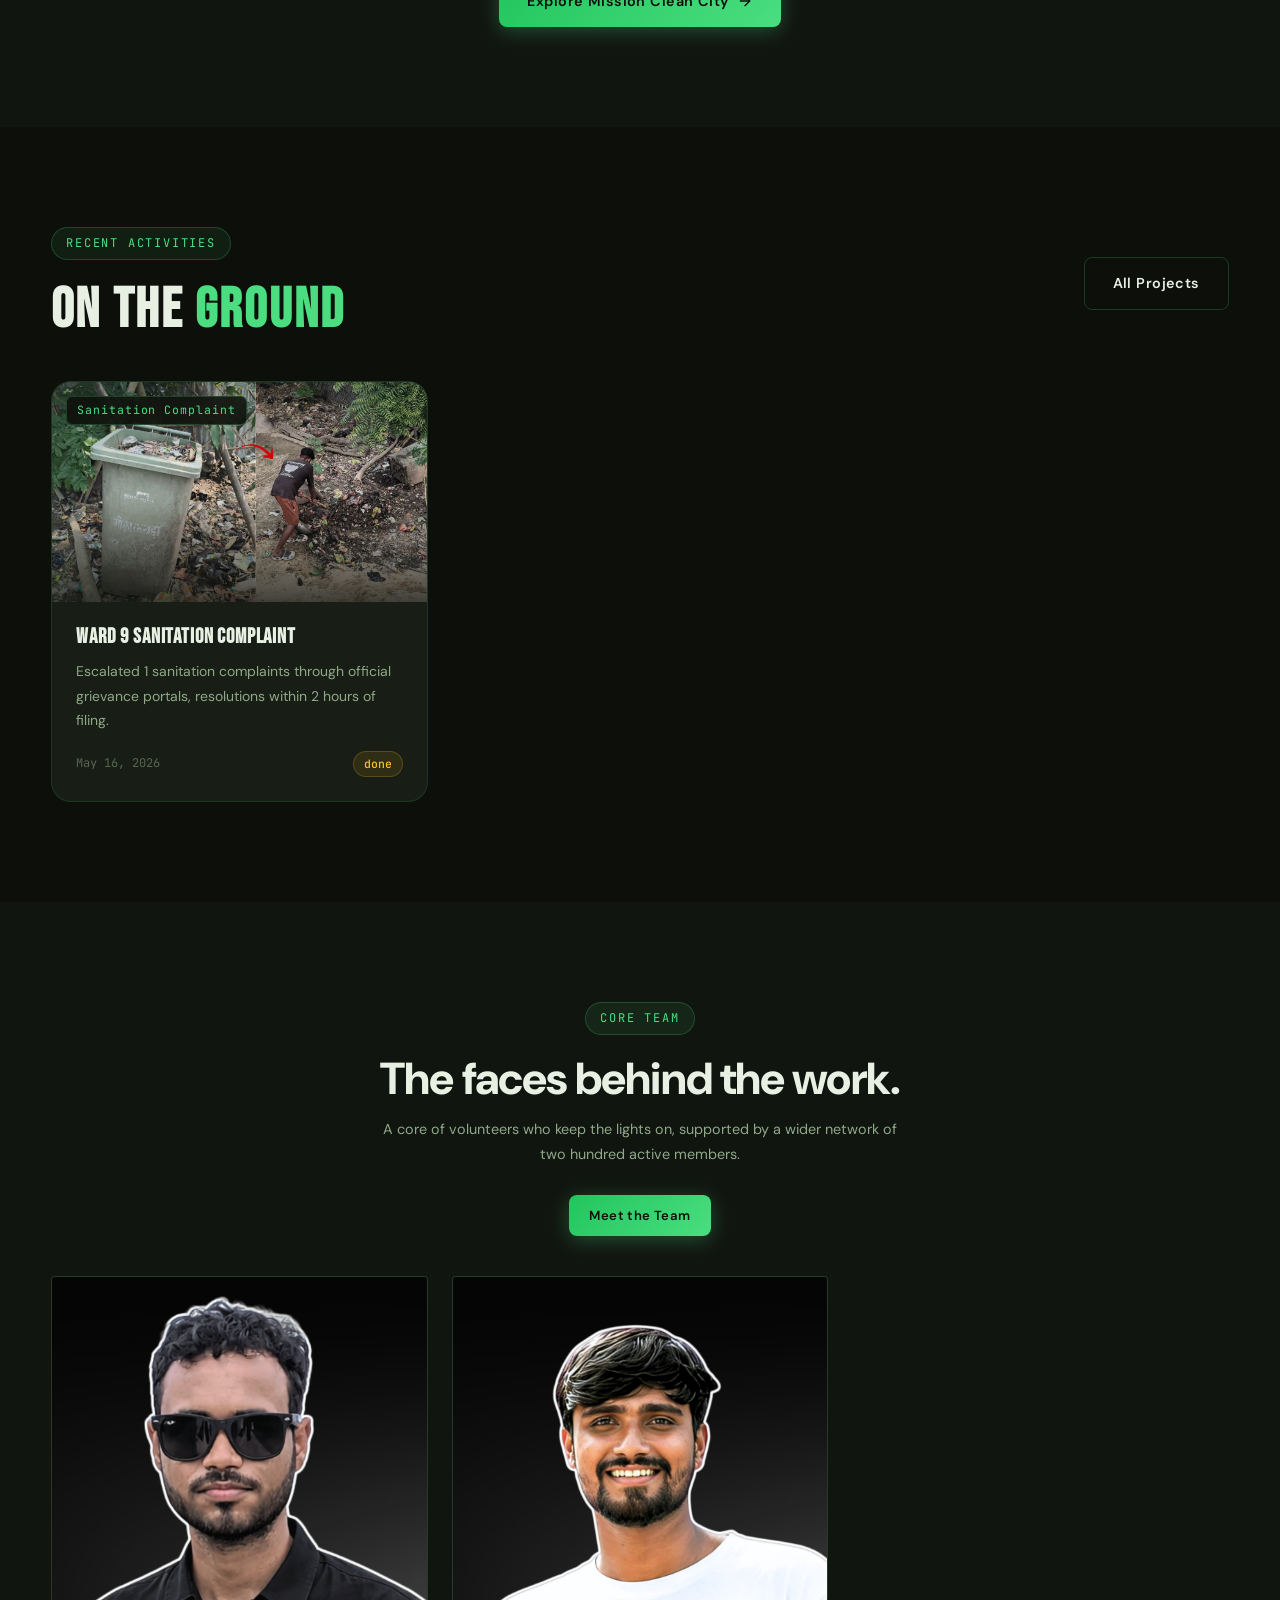
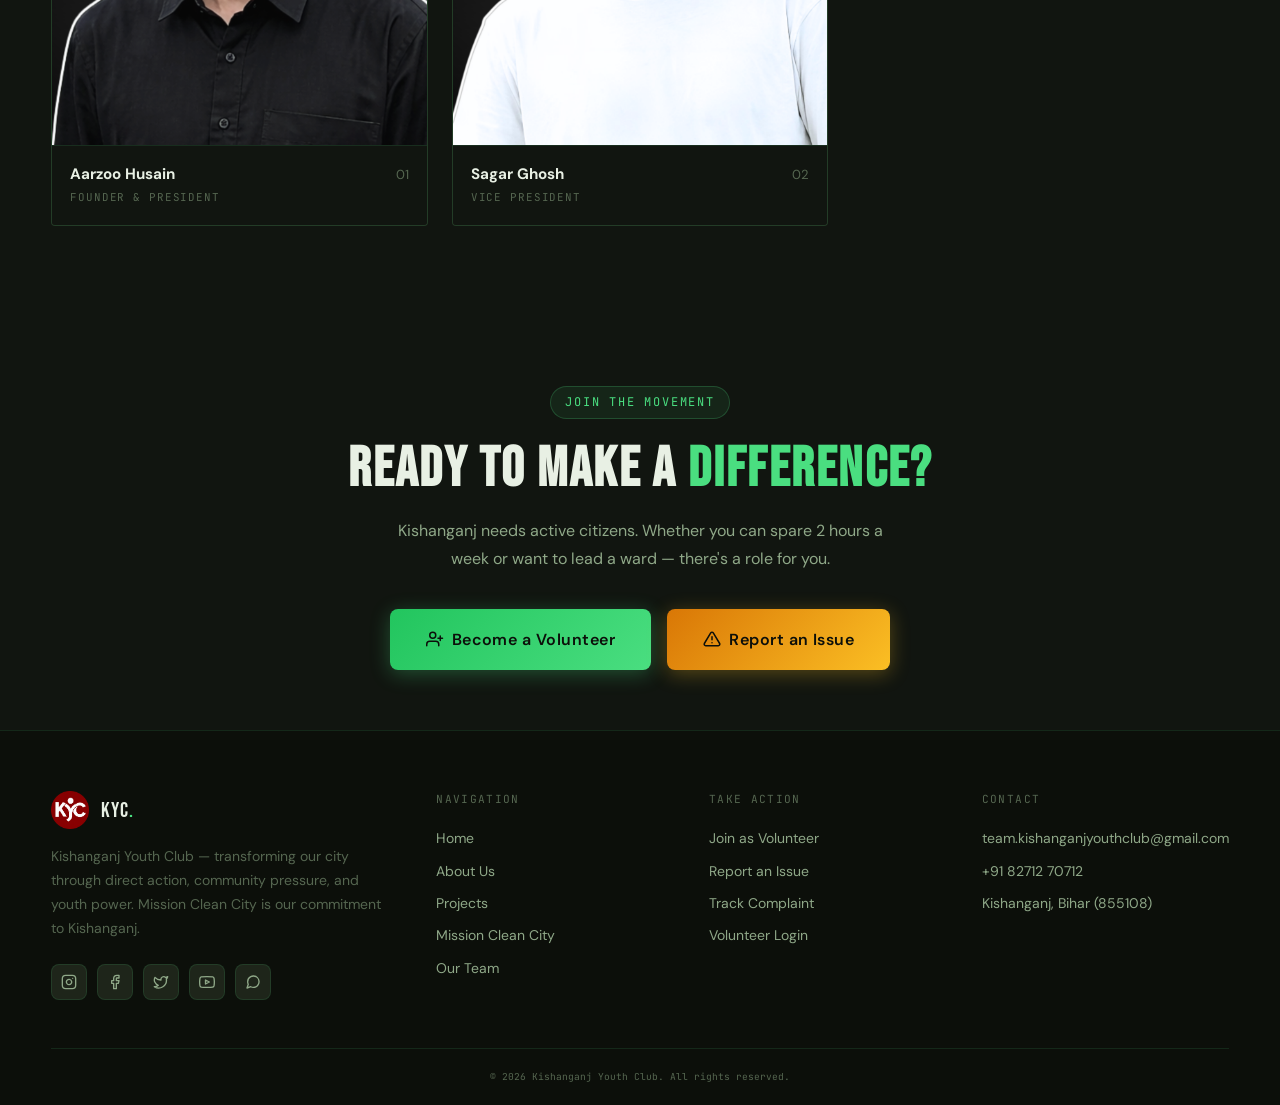
==== commit 16a94ebc: "Project update" ====
--- a/index.html
+++ b/index.html
@@ -15,43 +15,7 @@
 
 <body>
 
-
-  <!-- ─────────────────────────────── LAUNCHING TIMER ──────────────────── -->
-
-<!-- <div id="launch-overlay" class="launch-overlay">
-    <div class="launch-glow"></div>
-    <div class="launch-container">
-        <div class="launch-brand">
-            <img src="assets/logo.png" alt="KYC Logo" class="launch-logo">
-            <h2>KISHANGANJ YOUTH CLUB<span>.</span></h2>
-        </div>
-        
-        <h1>WE ARE LAUNCHING SOON</h1>
-        <p class="launch-subtitle">Our digital ecosystem for local civic monitoring and youth mobilization is under final deployment.</p>
-        
-        <div class="countdown-grid">
-            <div class="countdown-box">
-                <span id="timer-days">00</span>
-                <label>Days</label>
-            </div>
-            <div class="countdown-box">
-                <span id="timer-hours">00</span>
-                <label>Hours</label>
-            </div>
-            <div class="countdown-box">
-                <span id="timer-minutes">00</span>
-                <label>Minutes</label>
-            </div>
-            <div class="countdown-box">
-                <span id="timer-seconds">00</span>
-                <label>Seconds</label>
-            </div>
-        </div>
-
-        
-    </div>
-</div> -->
-
+ 
 <!-- ─────────────────────────────── NAVBAR ──────────────────── -->
 <nav class="navbar" id="navbar">
   <a href="index.html" class="nav-logo">
--- a/style.css
+++ b/style.css
@@ -2114,4 +2114,5 @@
     .launch-container h1 { font-size: 1.6rem; }
     .countdown-box span { font-size: 1.8rem; }
     .countdown-box label { font-size: 0.65rem; }
-} */+} */
+
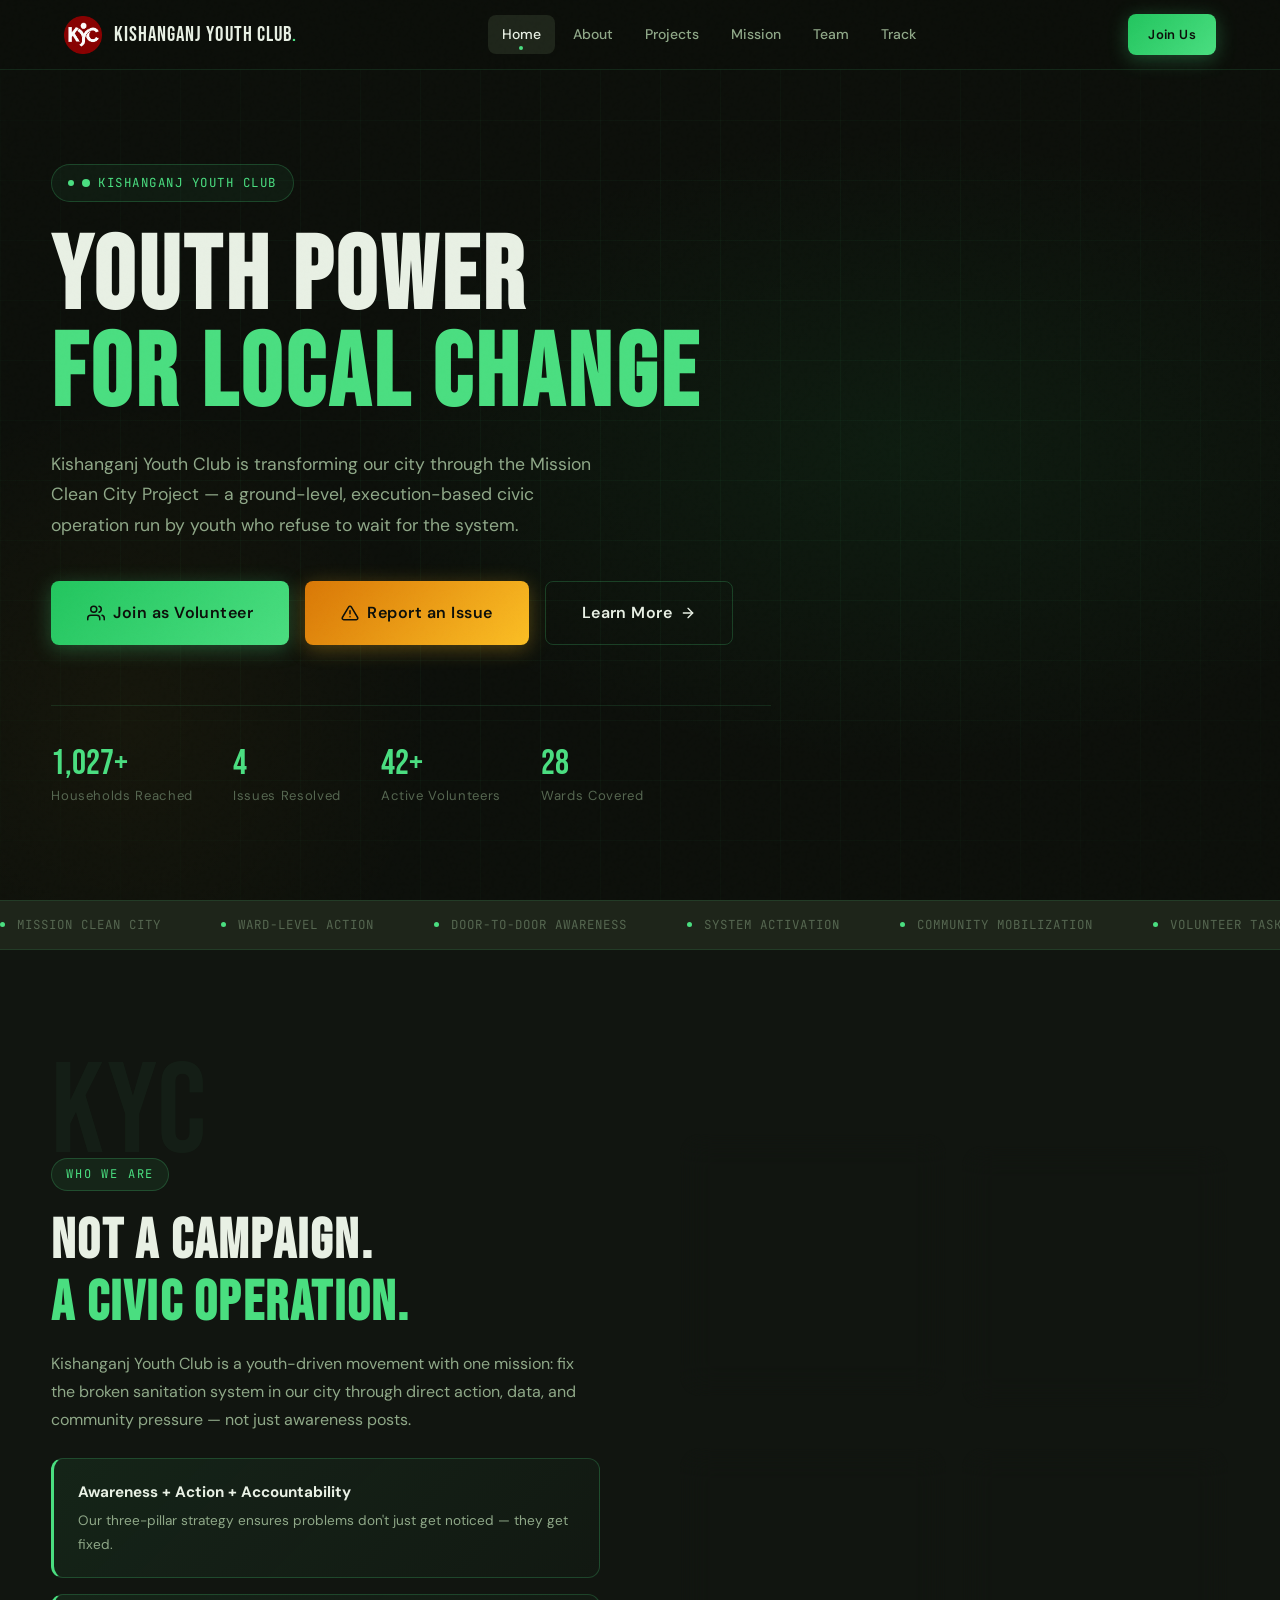
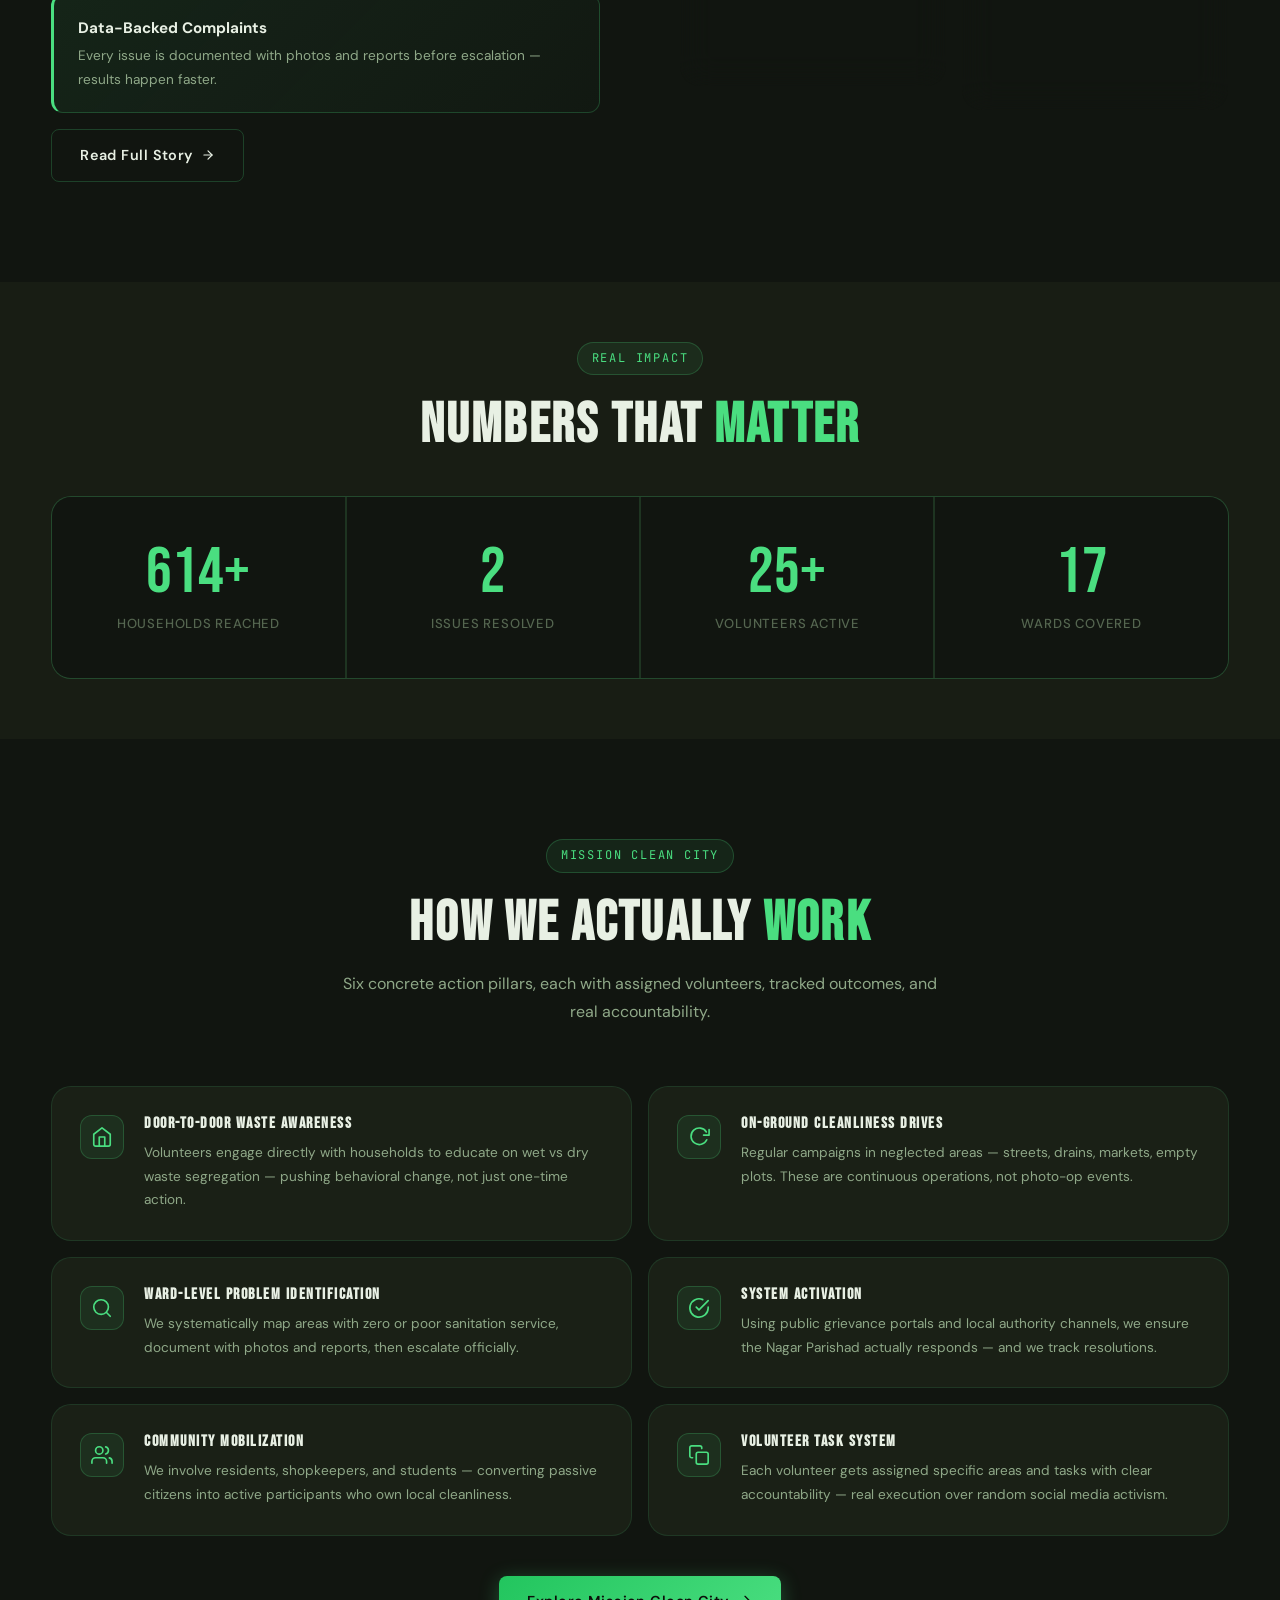
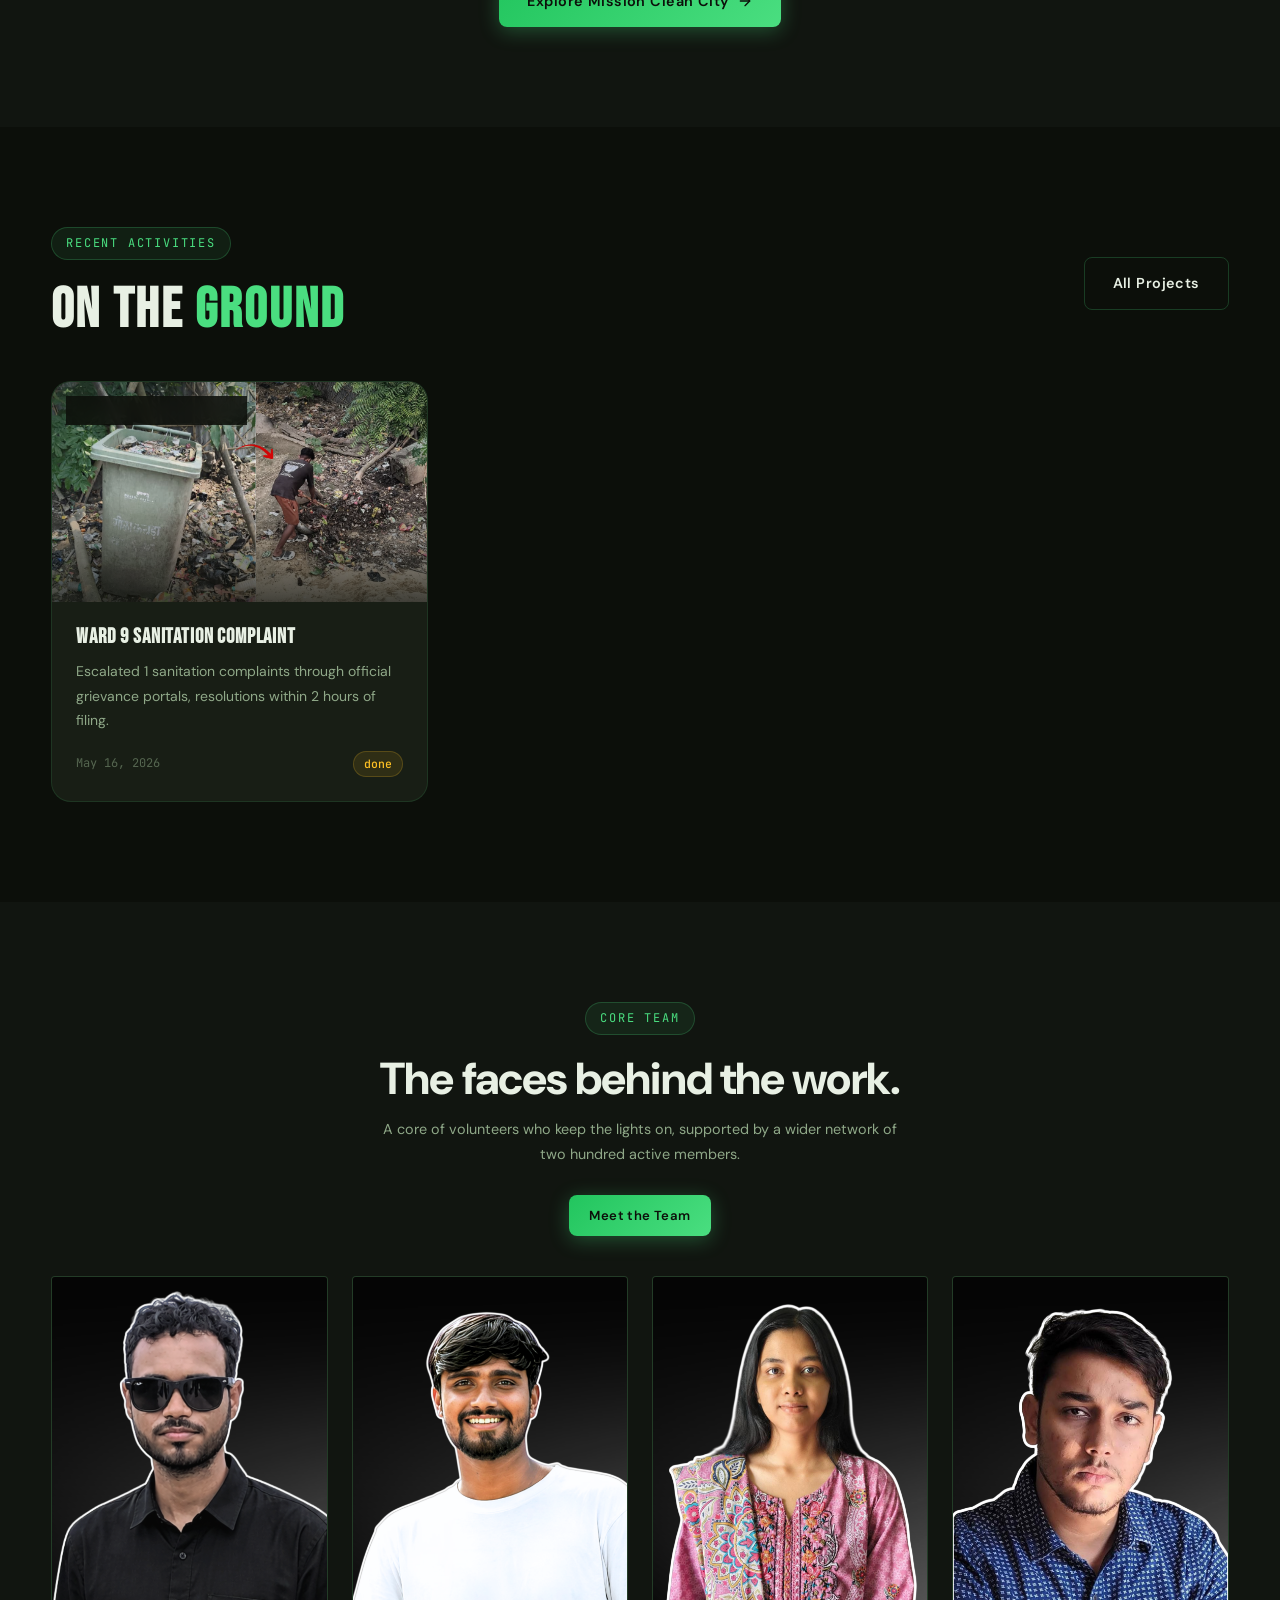
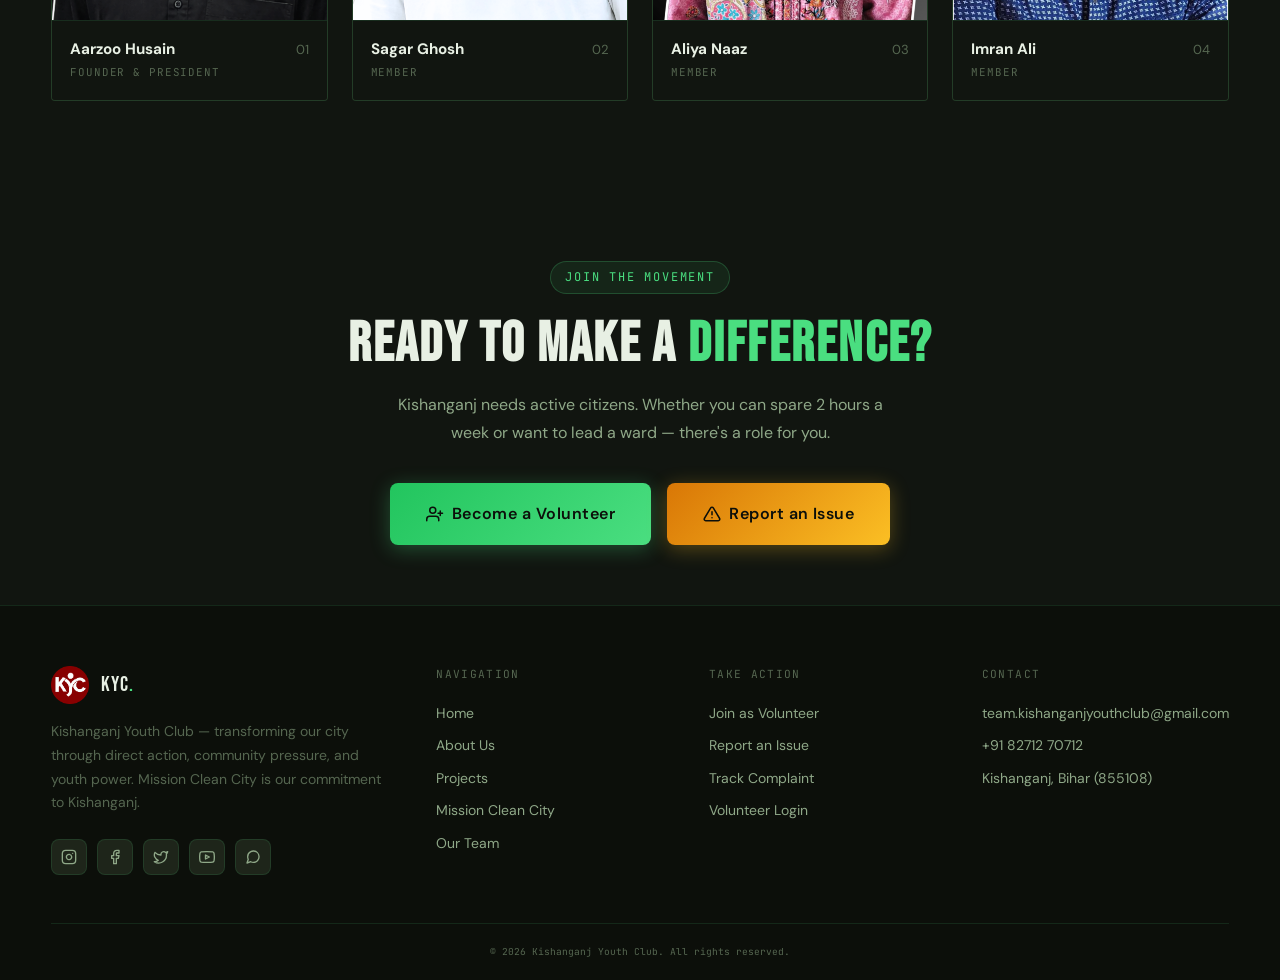
==== commit d172f183: "Fix mobile team cards" ====
--- a/index.html
+++ b/index.html
@@ -370,24 +370,37 @@
         <div class="photo-card__info">
           <div class="photo-card__text">
             <div class="photo-card__name">Sagar Ghosh</div>
-            <div class="photo-card__role">Vice President</div>
+            <div class="photo-card__role">Member</div>
           </div>
           <span class="photo-card__index">02</span>
         </div>
       </div>
 
-      <!-- <div class="photo-card fade-in fade-in-delay-2">
+      <div class="photo-card fade-in fade-in-delay-2">
         <div class="photo-card__portrait">
-          <img src="../assets/team/aarzoo-1.png" alt="Md. Arman Khan">
+          <img src="../assets/team/aaliya-photo.png" alt="Md. Arman Khan">
         </div>
         <div class="photo-card__info">
           <div class="photo-card__text">
-            <div class="photo-card__name">Aarzoo Husain</div>
-            <div class="photo-card__role">Secretary</div>
+            <div class="photo-card__name">Aliya Naaz</div>
+            <div class="photo-card__role">Member</div>
           </div>
           <span class="photo-card__index">03</span>
         </div>
-      </div> -->
+      </div>
+
+      <div class="photo-card fade-in fade-in-delay-2">
+        <div class="photo-card__portrait">
+          <img src="../assets/team/imran-photo.png" alt="Md. Arman Khan">
+        </div>
+        <div class="photo-card__info">
+          <div class="photo-card__text">
+            <div class="photo-card__name">Imran Ali</div>
+            <div class="photo-card__role">Member</div>
+          </div>
+          <span class="photo-card__index">04</span>
+        </div>
+      </div>
 
     </div><!-- /photo-grid-home -->
   </div>
--- a/style.css
+++ b/style.css
@@ -1801,14 +1801,14 @@
 /* ── Full team page grid ────────────────────────────────────── */
 .photo-grid-full {
   display: grid;
-  grid-template-columns: repeat(3, 1fr);
+  grid-template-columns: repeat(4, 1fr);
   gap: 24px;
 }
 
 /* ── Home page team preview (3 cards row) ───────────────────── */
 .photo-grid-home {
   display: grid;
-  grid-template-columns: repeat(3, 1fr);
+  grid-template-columns: repeat(4, 1fr);
   gap: 24px;
   margin-top: 40px;
 }
@@ -1966,9 +1966,9 @@
   .photo-grid-full  { grid-template-columns: repeat(2, 1fr); }
   .photo-grid-home  { grid-template-columns: repeat(2, 1fr); }
 }
-@media (max-width: 560px) {
-  .photo-grid-full  { grid-template-columns: 1fr; }
-  .photo-grid-home  { grid-template-columns: 1fr; }
+@media (max-width: 600px) {
+  .photo-grid-full  { grid-template-columns: repeat(2, minmax(0, 1fr)); gap: 10px;}
+  .photo-grid-home  { grid-template-columns: repeat(2, minmax(0, 1fr)); gap: 10px;}
 }
 
 /* ── NAVBAR LOGO IMAGE STYLING ── */
@@ -2116,3 +2116,116 @@
     .countdown-box label { font-size: 0.65rem; }
 } */
 
+/* ============================================================
+   TEAM PHOTO CARDS — MOBILE FINAL FIX
+   2 cards per row + clean information card
+   ============================================================ */
+
+@media (max-width: 600px) {
+
+  /* 2 cards in one row */
+  .photo-grid-full,
+  .photo-grid-home {
+    grid-template-columns: repeat(2, minmax(0, 1fr)) !important;
+    gap: 10px !important;
+    width: 100% !important;
+  }
+
+  /* Keep card inside its column */
+  .photo-card {
+    width: 100% !important;
+    min-width: 0 !important;
+    border-radius: 4px !important;
+  }
+
+  /* Mobile photo size */
+  .photo-card__img {
+    width: 100% !important;
+    aspect-ratio: 3 / 4 !important;
+    object-fit: cover !important;
+    object-position: top center !important;
+  }
+
+  /* Information section */
+  .photo-card__info {
+    width: 100% !important;
+    min-width: 0 !important;
+    padding: 12px 10px 13px !important;
+
+    display: flex !important;
+    flex-direction: row !important;
+    align-items: flex-start !important;
+    justify-content: space-between !important;
+
+    gap: 6px !important;
+  }
+
+  /* Name + role container */
+  .photo-card__text {
+    flex: 1 1 auto !important;
+    min-width: 0 !important;
+    width: 0 !important;
+  }
+
+  /* Member name */
+  .photo-card__name {
+    font-size: 0.78rem !important;
+    line-height: 1.25 !important;
+    margin-bottom: 5px !important;
+
+    white-space: nowrap !important;
+    overflow: hidden !important;
+    text-overflow: ellipsis !important;
+  }
+
+  /* Designation */
+  .photo-card__role {
+    display: block !important;
+
+    font-size: 0.55rem !important;
+    line-height: 1.45 !important;
+    letter-spacing: 0.07em !important;
+
+    white-space: normal !important;
+    overflow-wrap: break-word !important;
+    word-break: normal !important;
+  }
+
+  /* Number */
+  .photo-card__index {
+    flex: 0 0 auto !important;
+    margin-left: 4px !important;
+    margin-top: 1px !important;
+
+    font-size: 0.68rem !important;
+    line-height: 1 !important;
+  }
+}
+
+
+/* Extra small phones */
+@media (max-width: 380px) {
+
+  .photo-grid-full,
+  .photo-grid-home {
+    gap: 8px !important;
+  }
+
+  .photo-card__info {
+    padding: 10px 8px 11px !important;
+  }
+
+  .photo-card__name {
+    font-size: 0.72rem !important;
+  }
+
+  .photo-card__role {
+    font-size: 0.50rem !important;
+    letter-spacing: 0.05em !important;
+  }
+
+  .photo-card__index {
+    font-size: 0.62rem !important;
+  }
+}
+    
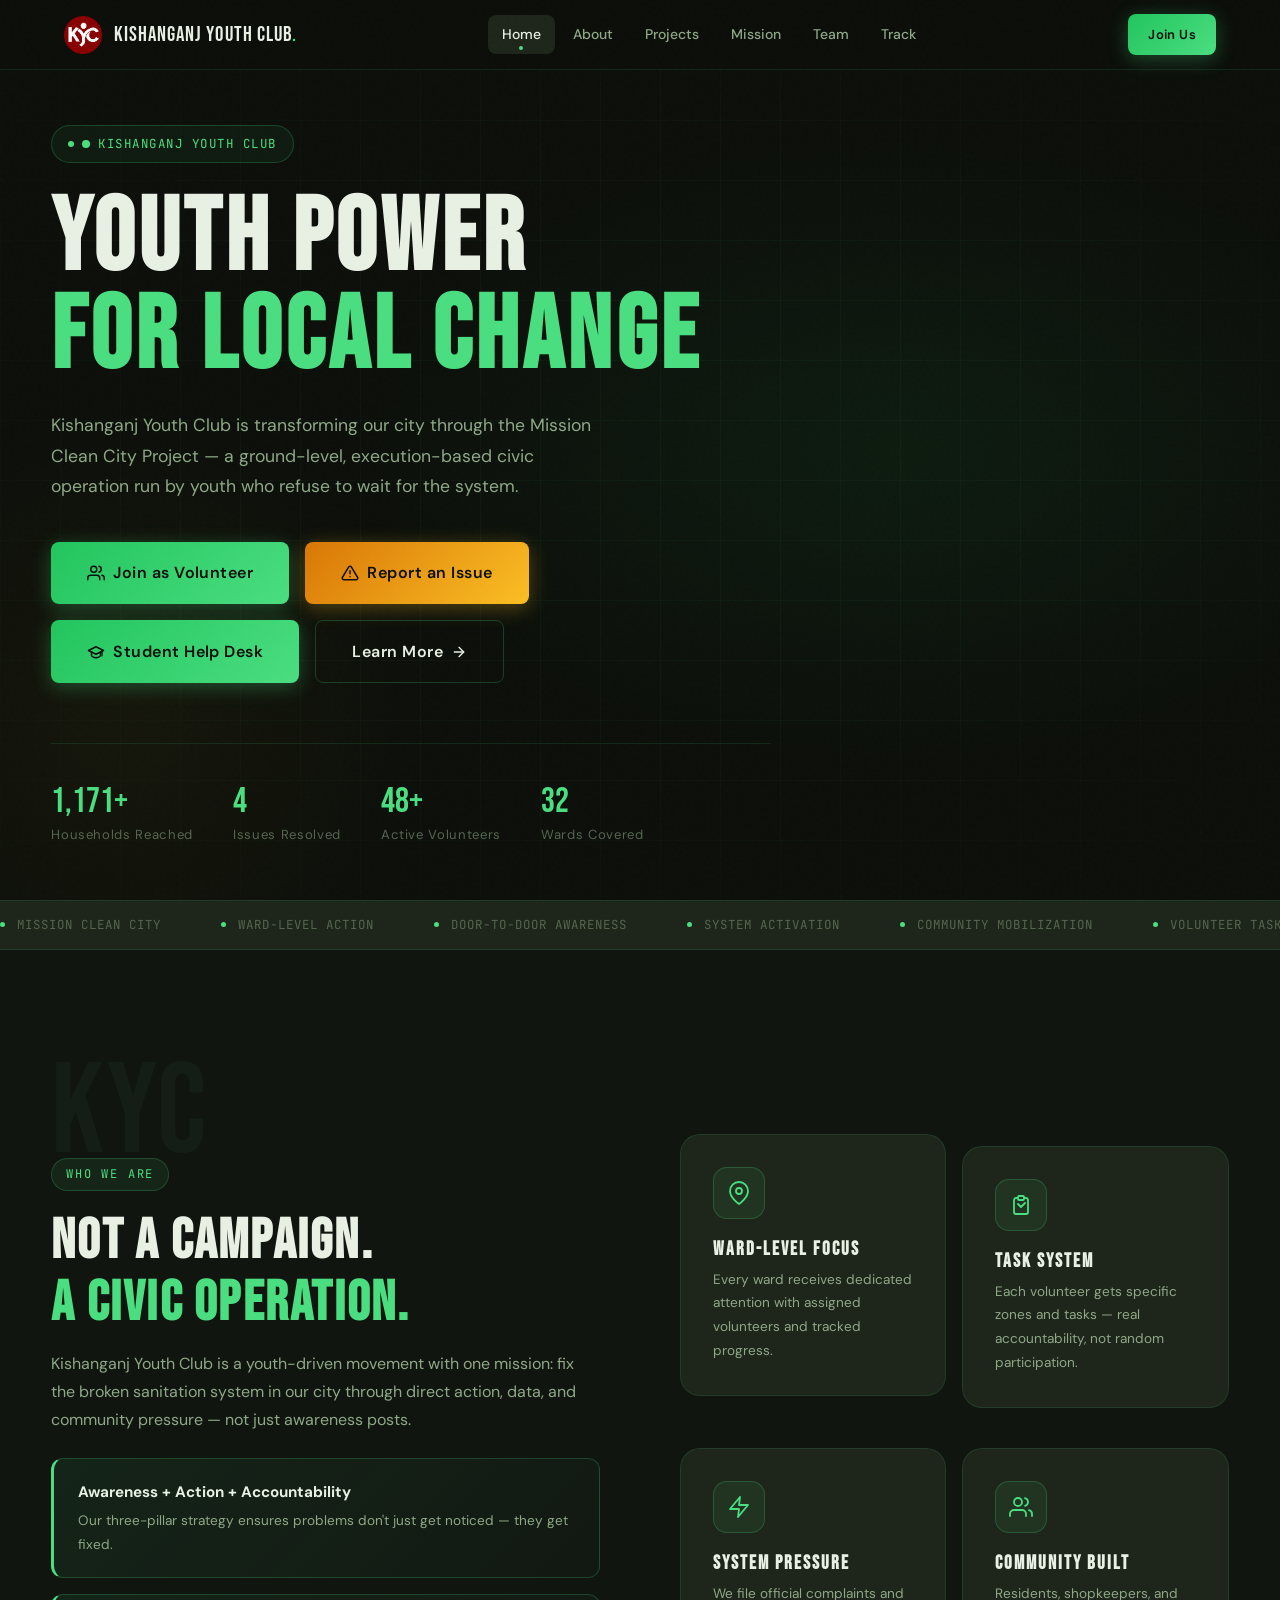
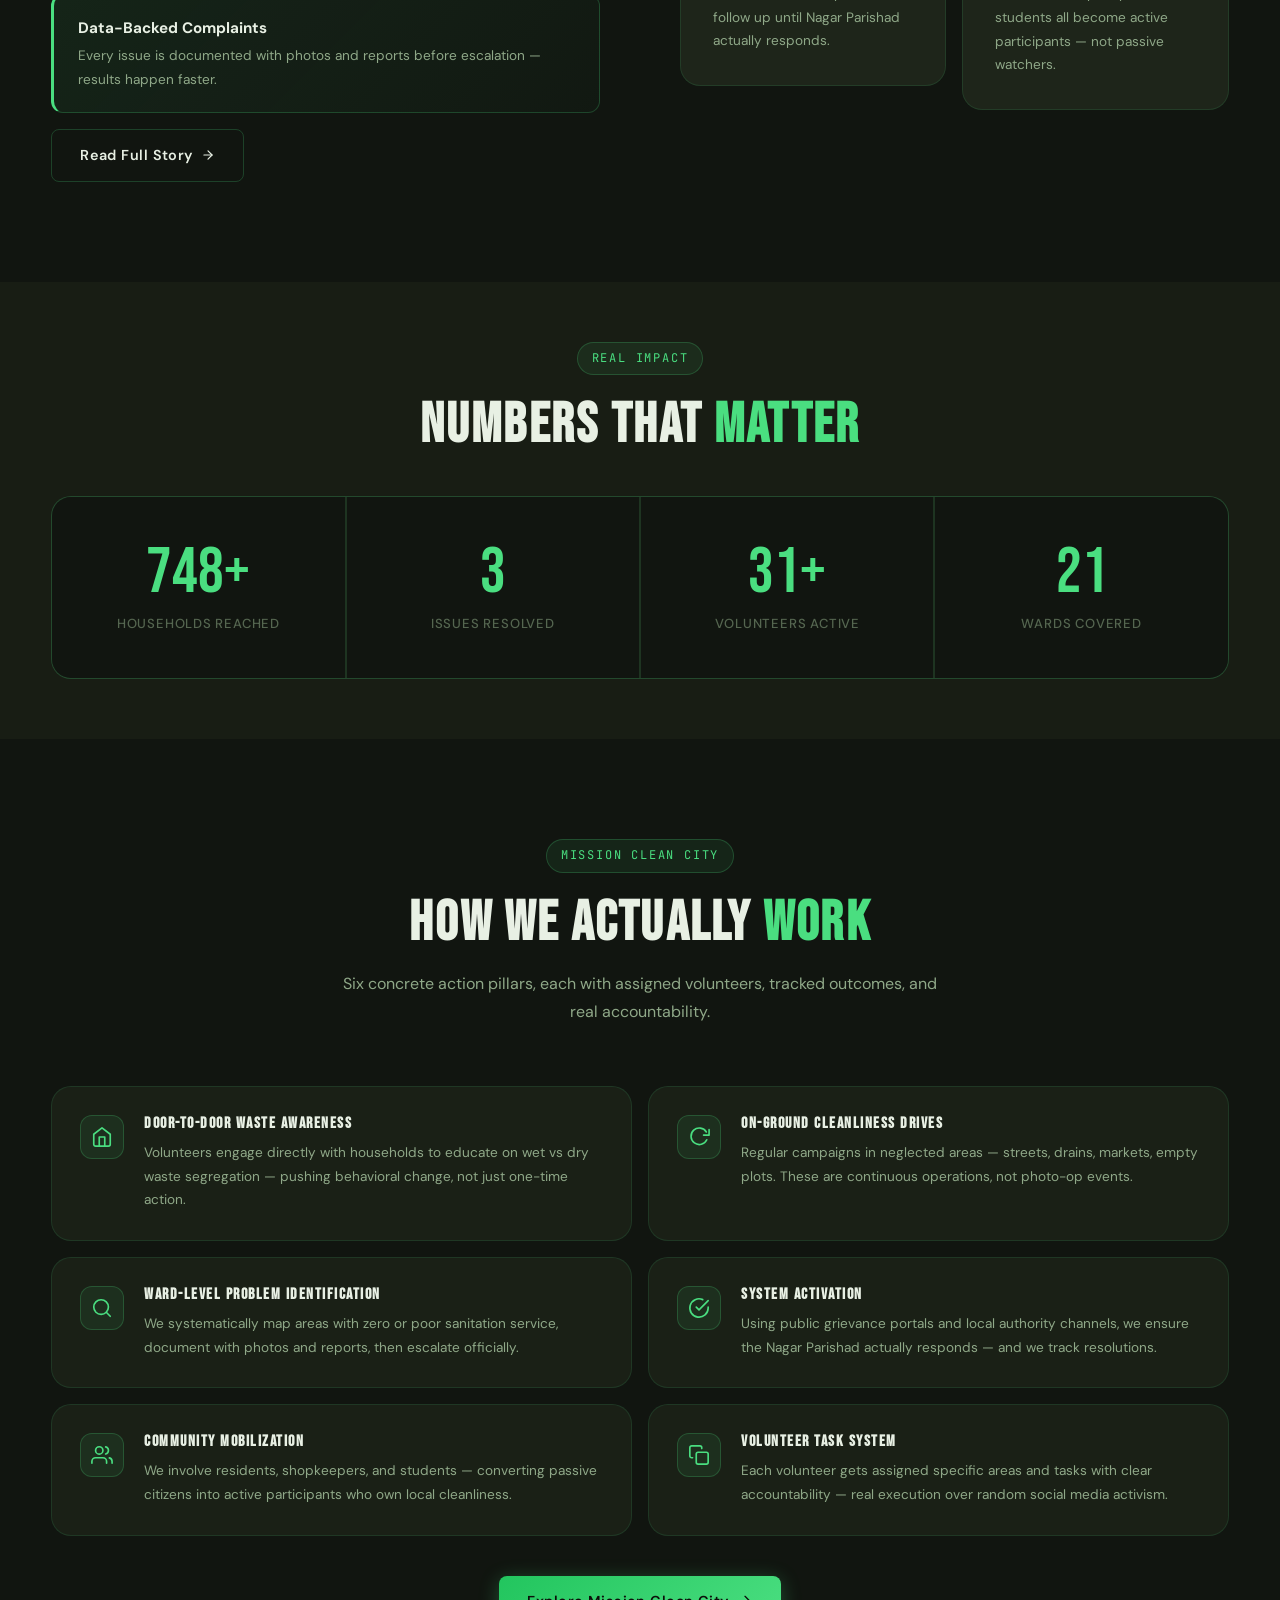
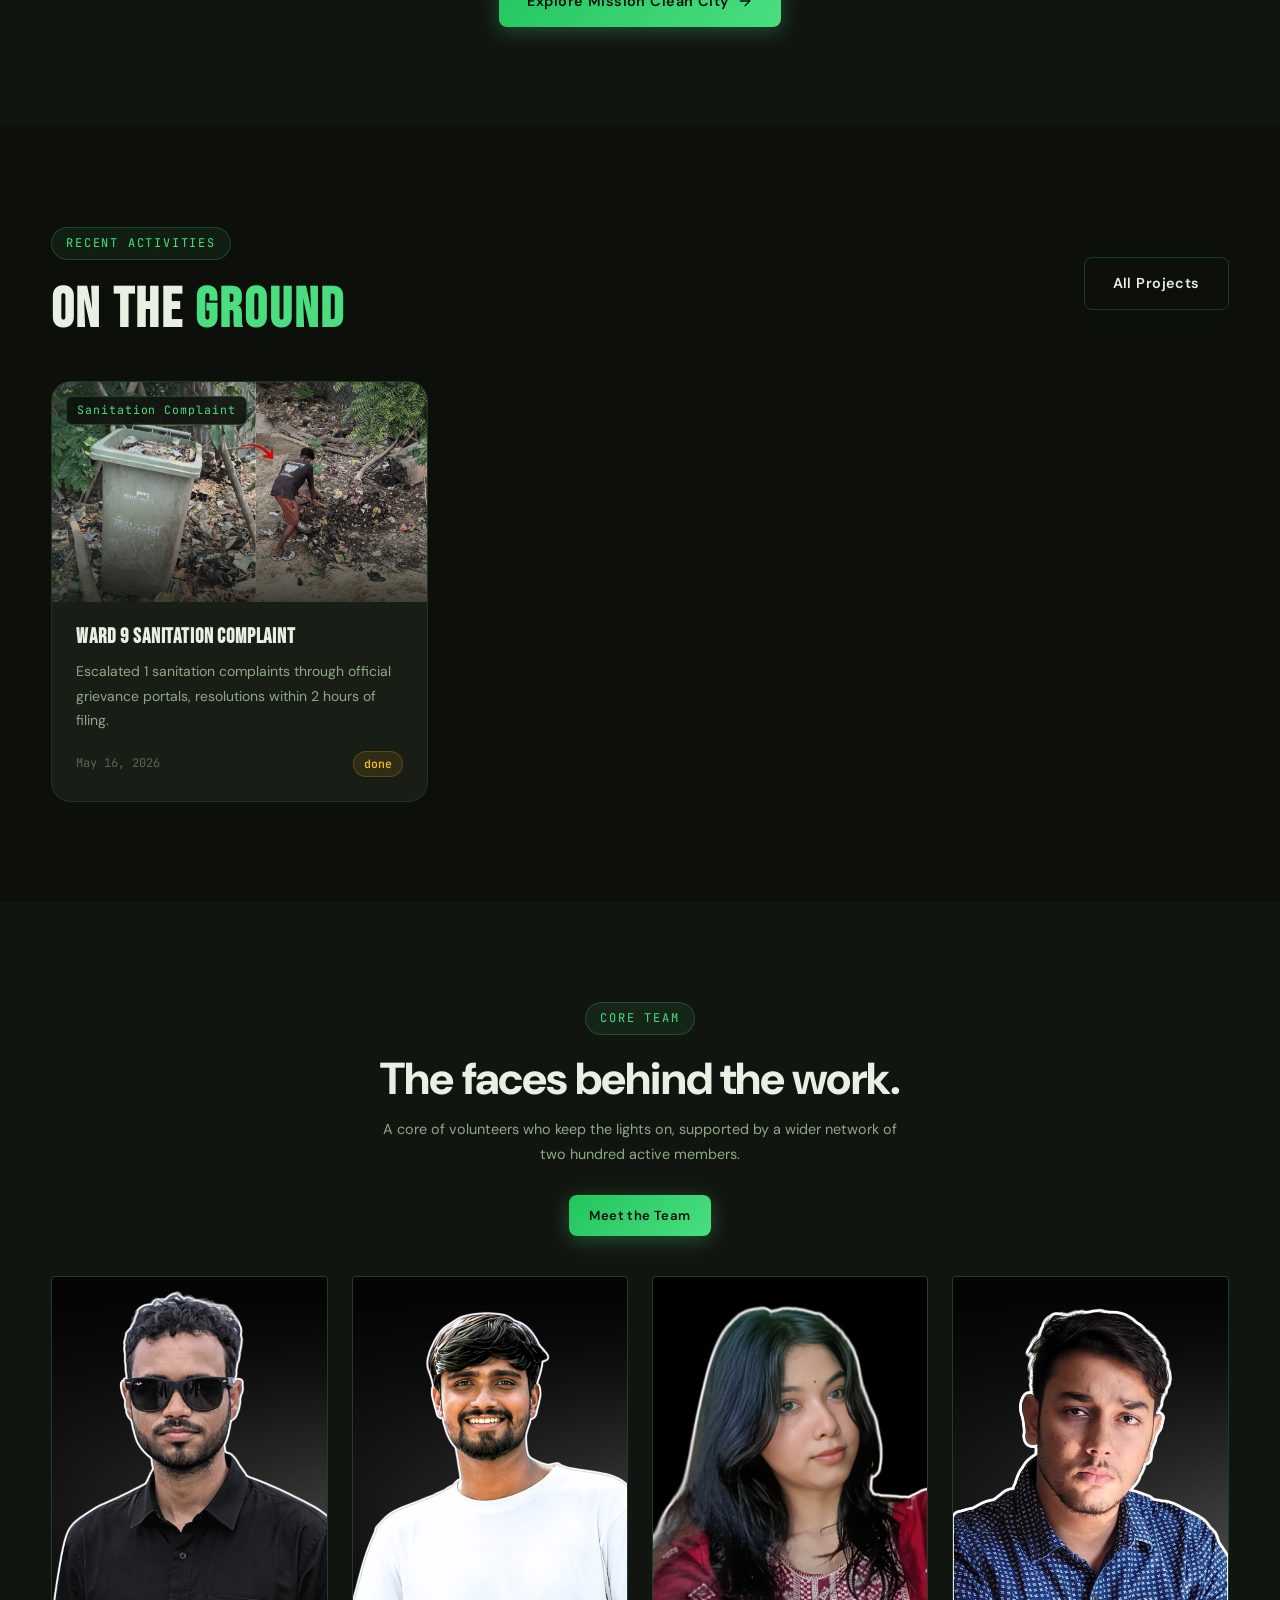
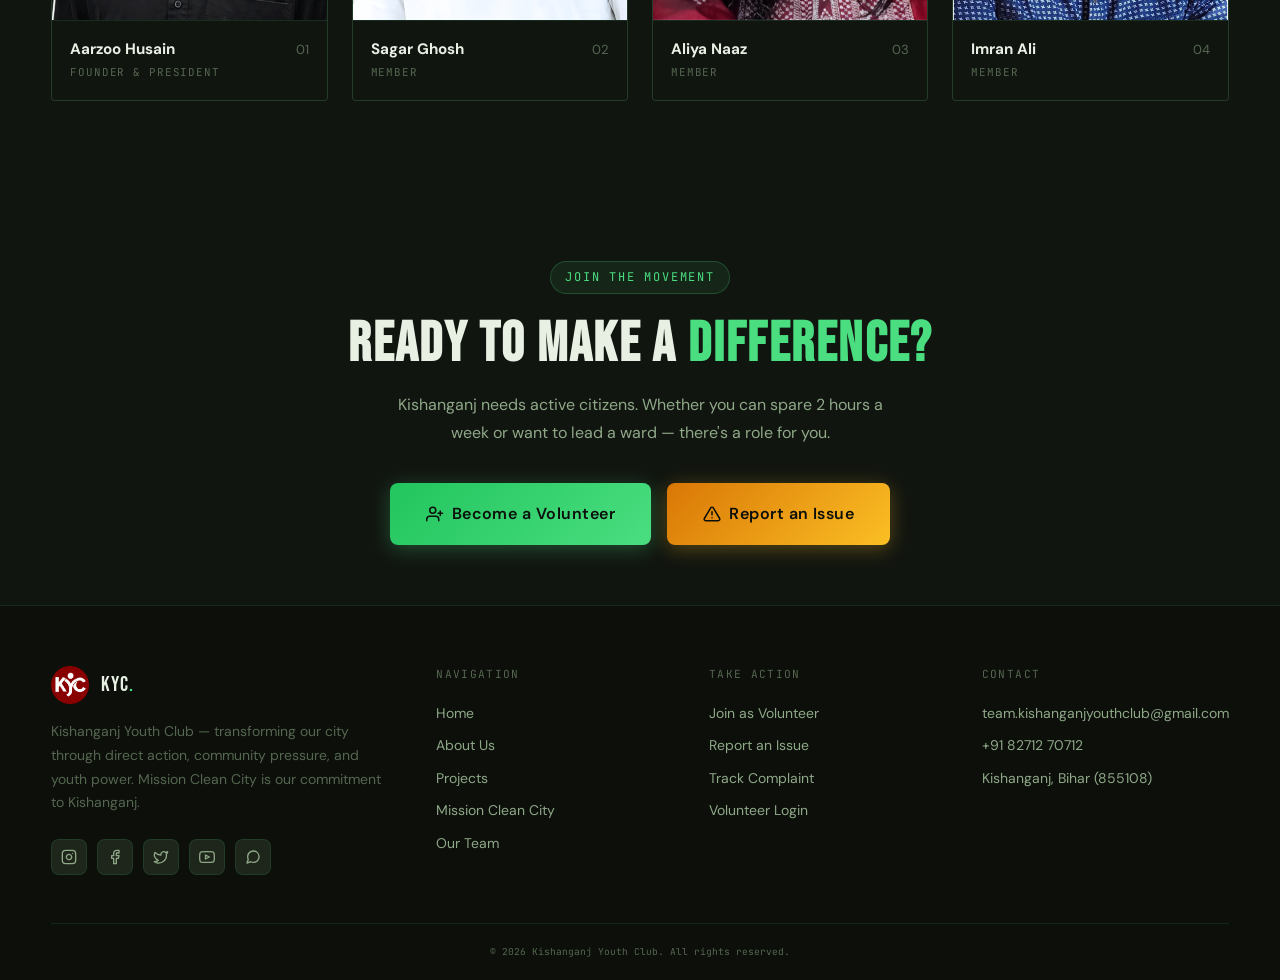
==== commit 211837d6: "onu photo" ====
--- a/index.html
+++ b/index.html
@@ -1,9 +1,11 @@
 <!DOCTYPE html>
 <html lang="en">
+
 <head>
   <meta charset="UTF-8" />
   <meta name="viewport" content="width=device-width, initial-scale=1.0" />
-  <meta name="description" content="Kishanganj Youth Club — Youth Power for Local Change. Mission Clean City Project transforming Kishanganj through civic action." />
+  <meta name="description"
+    content="Kishanganj Youth Club — Youth Power for Local Change. Mission Clean City Project transforming Kishanganj through civic action." />
   <title>Kishanganj Youth Club — Youth Power for Local Change</title>
   <link rel="stylesheet" href="style.css" />
   <link rel="icon" type="image/png" href="favicon.png">
@@ -15,491 +17,615 @@
 
 <body>
 
- 
-<!-- ─────────────────────────────── NAVBAR ──────────────────── -->
-<nav class="navbar" id="navbar">
-  <a href="index.html" class="nav-logo">
-    <img src="assets/logo.png" alt="KYC Logo" class="nav-logo-img">
-    <span class="nav-logo-text">KISHANGANJ YOUTH CLUB<span>.</span></span>
-  </a>
-
-  <div class="nav-links">
-    <a href="index.html"    class="nav-link">Home</a>
-    <a href="about.html"    class="nav-link">About</a>
+
+  <!-- ─────────────────────────────── NAVBAR ──────────────────── -->
+  <nav class="navbar" id="navbar">
+    <a href="index.html" class="nav-logo">
+      <img src="assets/logo.png" alt="KYC Logo" class="nav-logo-img">
+      <span class="nav-logo-text">KISHANGANJ YOUTH CLUB<span>.</span></span>
+    </a>
+
+    <div class="nav-links">
+      <a href="index.html" class="nav-link">Home</a>
+      <a href="about.html" class="nav-link">About</a>
+      <a href="projects.html" class="nav-link">Projects</a>
+      <a href="mission.html" class="nav-link">Mission</a>
+      <a href="team.html" class="nav-link">Team</a>
+      <a href="track.html" class="nav-link">Track</a>
+    </div>
+
+    <div class="flex gap-8">
+      <a href="join.html" class="btn btn-primary btn-sm nav-cta">Join Us</a>
+
+    </div>
+
+    <button class="hamburger" id="hamburger" aria-label="Toggle menu">
+      <span></span><span></span><span></span>
+    </button>
+  </nav>
+
+  <!-- MOBILE MENU -->
+  <div class="mobile-menu" id="mobileMenu">
+    <a href="index.html" class="nav-link">Home</a>
+    <a href="about.html" class="nav-link">About</a>
     <a href="projects.html" class="nav-link">Projects</a>
-    <a href="mission.html"  class="nav-link">Mission</a>
-    <a href="team.html"     class="nav-link">Team</a>
-    <a href="track.html"    class="nav-link">Track</a>
+    <a href="mission.html" class="nav-link">Mission</a>
+    <a href="team.html" class="nav-link">Team</a>
+    <a href="track.html" class="nav-link">Track Status</a>
+    <a href="join.html" class="nav-link">Join Us</a>
+
   </div>
 
-  <div class="flex gap-8">
-    <a href="join.html"      class="btn btn-primary btn-sm nav-cta">Join Us</a>
-  
+  <!-- ─────────────────────────────── HERO ────────────────────── -->
+  <section class="hero">
+    <div class="hero-bg"></div>
+    <div class="hero-grid"></div>
+
+    <!-- floating badges -->
+
+
+    <div class="container" style="position:relative;z-index:2">
+      <div class="hero-content">
+
+        <div class="hero-eyebrow">
+          <span class="live-dot"></span>
+          KISHANGANJ YOUTH CLUB
+        </div>
+
+        <h1 class="hero-title">
+          Youth Power
+          <span class="line-2">For Local Change</span>
+        </h1>
+
+        <p class="hero-desc">
+          Kishanganj Youth Club is transforming our city through the Mission Clean City
+          Project — a ground-level, execution-based civic operation run by youth who
+          refuse to wait for the system.
+        </p>
+
+        <div class="hero-btns">
+          <a href="join.html" class="btn btn-primary btn-lg">
+            <svg viewBox="0 0 24 24" width="18" height="18" fill="none" stroke="currentColor" stroke-width="2"
+              stroke-linecap="round" stroke-linejoin="round">
+              <path d="M17 21v-2a4 4 0 0 0-4-4H5a4 4 0 0 0-4 4v2" />
+              <circle cx="9" cy="7" r="4" />
+              <path d="M23 21v-2a4 4 0 0 0-3-3.87" />
+              <path d="M16 3.13a4 4 0 0 1 0 7.75" />
+            </svg>
+            Join as Volunteer
+          </a>
+          <a href="mission.html" class="btn btn-amber btn-lg">
+            <svg viewBox="0 0 24 24" width="18" height="18" fill="none" stroke="currentColor" stroke-width="2"
+              stroke-linecap="round" stroke-linejoin="round">
+              <path d="M10.29 3.86L1.82 18a2 2 0 0 0 1.71 3h16.94a2 2 0 0 0 1.71-3L13.71 3.86a2 2 0 0 0-3.42 0z" />
+              <line x1="12" y1="9" x2="12" y2="13" />
+              <line x1="12" y1="17" x2="12.01" y2="17" />
+            </svg>
+            Report an Issue
+          </a>
+
+          <a href="student-help-desk.html" class="btn btn-primary btn-lg">
+            <svg viewBox="0 0 24 24" width="18" height="18" fill="none" stroke="currentColor" stroke-width="2"
+              stroke-linecap="round" stroke-linejoin="round">
+
+              <!-- Graduation cap -->
+              <path d="M2 10l10-5 10 5-10 5L2 10z" />
+
+              <!-- Cap base -->
+              <path d="M6 12.5v4.2c0 .8 2.7 2.8 6 2.8s6-2 6-2.8v-4.2" />
+
+              <!-- Cap tassel -->
+              <path d="M20 10v5" />
+              <path d="M20 17h.01" />
+
+            </svg>
+
+            Student Help Desk
+          </a>
+
+          <a href="about.html" class="btn btn-outline btn-lg">
+            Learn More
+            <svg viewBox="0 0 24 24" width="16" height="16" fill="none" stroke="currentColor" stroke-width="2"
+              stroke-linecap="round" stroke-linejoin="round">
+              <line x1="5" y1="12" x2="19" y2="12" />
+              <polyline points="12 5 19 12 12 19" />
+            </svg>
+          </a>
+        </div>
+
+
+
+        <div class="hero-stats">
+          <div>
+            <div class="hero-stat-num"><span data-count="1200" data-suffix="+">0+</span></div>
+            <div class="hero-stat-label">Households Reached</div>
+          </div>
+          <div>
+            <div class="hero-stat-num"><span data-count="05">0</span></div>
+            <div class="hero-stat-label">Issues Resolved</div>
+          </div>
+          <div>
+            <div class="hero-stat-num"><span data-count="50" data-suffix="+">0+</span></div>
+            <div class="hero-stat-label">Active Volunteers</div>
+          </div>
+          <div>
+            <div class="hero-stat-num"><span data-count="34">0</span></div>
+            <div class="hero-stat-label">Wards Covered</div>
+          </div>
+        </div>
+      </div>
+    </div>
+
+
+  </section>
+
+  <!-- ─────────────────────────────── TICKER ──────────────────── -->
+  <div class="ticker-wrap">
+    <div class="ticker-inner">
+      <div class="ticker-item"><span class="ticker-dot"></span>MISSION CLEAN CITY</div>
+      <div class="ticker-item"><span class="ticker-dot"></span>WARD-LEVEL ACTION</div>
+      <div class="ticker-item"><span class="ticker-dot"></span>DOOR-TO-DOOR AWARENESS</div>
+      <div class="ticker-item"><span class="ticker-dot"></span>SYSTEM ACTIVATION</div>
+      <div class="ticker-item"><span class="ticker-dot"></span>COMMUNITY MOBILIZATION</div>
+      <div class="ticker-item"><span class="ticker-dot"></span>VOLUNTEER TASK SYSTEM</div>
+      <div class="ticker-item"><span class="ticker-dot"></span>ACCOUNTABILITY CULTURE</div>
+      <div class="ticker-item"><span class="ticker-dot"></span>KISHANGANJ YOUTH CLUB</div>
+      <!-- duplicated by JS for seamless loop -->
+    </div>
   </div>
 
-  <button class="hamburger" id="hamburger" aria-label="Toggle menu">
-    <span></span><span></span><span></span>
-  </button>
-</nav>
-
-<!-- MOBILE MENU -->
-<div class="mobile-menu" id="mobileMenu">
-  <a href="index.html"     class="nav-link">Home</a>
-  <a href="about.html"     class="nav-link">About</a>
-  <a href="projects.html"  class="nav-link">Projects</a>
-  <a href="mission.html"   class="nav-link">Mission</a>
-  <a href="team.html"      class="nav-link">Team</a>
-  <a href="track.html"     class="nav-link">Track Status</a>
-  <a href="join.html"      class="nav-link">Join Us</a>
-  
-</div>
-
-<!-- ─────────────────────────────── HERO ────────────────────── -->
-<section class="hero">
-  <div class="hero-bg"></div>
-  <div class="hero-grid"></div>
-
-  <!-- floating badges -->
-  
-
-  <div class="container" style="position:relative;z-index:2">
-    <div class="hero-content">
-
-      <div class="hero-eyebrow">
-        <span class="live-dot"></span>
-        KISHANGANJ YOUTH CLUB
-      </div>
-
-      <h1 class="hero-title">
-        Youth Power
-        <span class="line-2">For Local Change</span>
-      </h1>
-
-      <p class="hero-desc">
-        Kishanganj Youth Club is transforming our city through the Mission Clean City
-        Project — a ground-level, execution-based civic operation run by youth who
-        refuse to wait for the system.
+  <!-- ─────────────────────────── ABOUT PREVIEW ───────────────── -->
+  <section class="section about-preview">
+    <div class="container">
+      <div class="grid-2" style="gap:80px">
+        <div>
+          <div class="big-text" style="margin-bottom:-20px">KYC</div>
+          <div class="section-tag fade-in">Who We Are</div>
+          <h2 class="section-heading fade-in">Not a Campaign.<br><span>A Civic Operation.</span></h2>
+          <p class="fade-in mb-24">
+            Kishanganj Youth Club is a youth-driven movement with one mission: fix the
+            broken sanitation system in our city through direct action, data, and
+            community pressure — not just awareness posts.
+          </p>
+
+          <div class="highlight-box fade-in mb-16">
+            <strong style="color:var(--text);font-size:.95rem">Awareness + Action + Accountability</strong>
+            <p style="margin-top:4px;font-size:.85rem">Our three-pillar strategy ensures problems don't just get noticed
+              — they get fixed.</p>
+          </div>
+          <div class="highlight-box fade-in mb-24">
+            <strong style="color:var(--text);font-size:.95rem">Data-Backed Complaints</strong>
+            <p style="margin-top:4px;font-size:.85rem">Every issue is documented with photos and reports before
+              escalation — results happen faster.</p>
+          </div>
+          <a href="about.html" class="btn btn-outline fade-in">
+            Read Full Story
+            <svg viewBox="0 0 24 24" width="14" height="14" fill="none" stroke="currentColor" stroke-width="2"
+              stroke-linecap="round" stroke-linejoin="round">
+              <line x1="5" y1="12" x2="19" y2="12" />
+              <polyline points="12 5 19 12 12 19" />
+            </svg>
+          </a>
+        </div>
+
+        <div>
+          <div class="grid-2" style="gap:16px">
+
+            <div class="card fade-in fade-in-delay-1" style="background:var(--surface)">
+              <div class="feat-icon">
+                <!-- Map pin icon -->
+                <svg viewBox="0 0 24 24">
+                  <path d="M21 10c0 7-9 13-9 13s-9-6-9-13a9 9 0 0 1 18 0z" />
+                  <circle cx="12" cy="10" r="3" />
+                </svg>
+              </div>
+              <h4 style="color:var(--text);margin-bottom:8px;letter-spacing: 2px;">Ward-Level Focus</h4>
+              <p style="font-size:.85rem">Every ward receives dedicated attention with assigned volunteers and tracked
+                progress.</p>
+            </div>
+
+            <div class="card fade-in fade-in-delay-2" style="background:var(--surface);margin-top:24px">
+              <div class="feat-icon">
+                <!-- Clipboard check icon -->
+                <svg viewBox="0 0 24 24">
+                  <path d="M9 5H7a2 2 0 0 0-2 2v12a2 2 0 0 0 2 2h10a2 2 0 0 0 2-2V7a2 2 0 0 0-2-2h-2" />
+                  <rect x="9" y="3" width="6" height="4" rx="1" />
+                  <polyline points="9 11 12 14 16 10" />
+                </svg>
+              </div>
+              <h4 style="color:var(--text);margin-bottom:8px;letter-spacing: 2px;">Task System</h4>
+              <p style="font-size:.85rem">Each volunteer gets specific zones and tasks — real accountability, not random
+                participation.</p>
+            </div>
+
+            <div class="card fade-in fade-in-delay-3" style="background:var(--surface)">
+              <div class="feat-icon">
+                <!-- Zap icon -->
+                <svg viewBox="0 0 24 24">
+                  <polygon points="13 2 3 14 12 14 11 22 21 10 12 10 13 2" />
+                </svg>
+              </div>
+              <h4 style="color:var(--text);margin-bottom:8px;letter-spacing: 2px;">System Pressure</h4>
+              <p style="font-size:.85rem">We file official complaints and follow up until Nagar Parishad actually
+                responds.</p>
+            </div>
+
+            <div class="card fade-in fade-in-delay-4" style="background:var(--surface);margin-top:24px">
+              <div class="feat-icon">
+                <!-- Users icon -->
+                <svg viewBox="0 0 24 24">
+                  <path d="M17 21v-2a4 4 0 0 0-4-4H5a4 4 0 0 0-4 4v2" />
+                  <circle cx="9" cy="7" r="4" />
+                  <path d="M23 21v-2a4 4 0 0 0-3-3.87" />
+                  <path d="M16 3.13a4 4 0 0 1 0 7.75" />
+                </svg>
+              </div>
+              <h4 style="color:var(--text);margin-bottom:8px;letter-spacing: 2px;">Community Built</h4>
+              <p style="font-size:.85rem">Residents, shopkeepers, and students all become active participants — not
+                passive watchers.</p>
+            </div>
+
+          </div>
+        </div>
+      </div>
+    </div>
+  </section>
+
+  <!-- ─────────────────────────── IMPACT COUNTERS ──────────────── -->
+  <section class="section-sm counters-section">
+    <div class="container">
+      <div class="text-center mb-40">
+        <div class="section-tag fade-in">Real Impact</div>
+        <h2 class="section-heading fade-in">Numbers That <span>Matter</span></h2>
+      </div>
+      <div class="counter-grid">
+        <div class="counter-item">
+          <div class="counter-num" data-count="1200" data-suffix="+">0+</div>
+          <div class="counter-label">Households Reached</div>
+        </div>
+        <div class="counter-item">
+          <div class="counter-num" data-count="05">0</div>
+          <div class="counter-label">Issues Resolved</div>
+        </div>
+        <div class="counter-item">
+          <div class="counter-num" data-count="50" data-suffix="+">0+</div>
+          <div class="counter-label">Volunteers Active</div>
+        </div>
+        <div class="counter-item">
+          <div class="counter-num" data-count="34">0</div>
+          <div class="counter-label">Wards Covered</div>
+        </div>
+      </div>
+    </div>
+  </section>
+
+  <!-- ─────────────────────────── MISSION STEPS ───────────────── -->
+  <section class="section mission-section">
+    <div class="container">
+      <div class="text-center mb-60">
+        <div class="section-tag fade-in">Mission Clean City</div>
+        <h2 class="section-heading fade-in">How We Actually <span>Work</span></h2>
+        <p class="section-sub fade-in">Six concrete action pillars, each with assigned volunteers, tracked outcomes, and
+          real accountability.</p>
+      </div>
+
+      <div class="mission-steps">
+
+        <div class="step-card fade-in">
+          <div class="step-icon">
+            <svg viewBox="0 0 24 24">
+              <path d="M3 9l9-7 9 7v11a2 2 0 0 1-2 2H5a2 2 0 0 1-2-2z" />
+              <polyline points="9 22 9 12 15 12 15 22" />
+            </svg>
+          </div>
+          <div class="step-content">
+            <h4>Door-to-Door Waste Awareness</h4>
+            <p>Volunteers engage directly with households to educate on wet vs dry waste segregation — pushing
+              behavioral change, not just one-time action.</p>
+          </div>
+        </div>
+
+        <div class="step-card fade-in fade-in-delay-1">
+          <div class="step-icon">
+            <svg viewBox="0 0 24 24">
+              <polyline points="23 4 23 10 17 10" />
+              <path d="M20.49 15a9 9 0 1 1-.49-8.49" />
+            </svg>
+          </div>
+          <div class="step-content">
+            <h4>On-Ground Cleanliness Drives</h4>
+            <p>Regular campaigns in neglected areas — streets, drains, markets, empty plots. These are continuous
+              operations, not photo-op events.</p>
+          </div>
+        </div>
+
+        <div class="step-card fade-in fade-in-delay-2">
+          <div class="step-icon">
+            <svg viewBox="0 0 24 24">
+              <circle cx="11" cy="11" r="8" />
+              <line x1="21" y1="21" x2="16.65" y2="16.65" />
+            </svg>
+          </div>
+          <div class="step-content">
+            <h4>Ward-Level Problem Identification</h4>
+            <p>We systematically map areas with zero or poor sanitation service, document with photos and reports, then
+              escalate officially.</p>
+          </div>
+        </div>
+
+        <div class="step-card fade-in fade-in-delay-3">
+          <div class="step-icon">
+            <svg viewBox="0 0 24 24">
+              <path d="M22 11.08V12a10 10 0 1 1-5.93-9.14" />
+              <polyline points="22 4 12 14.01 9 11.01" />
+            </svg>
+          </div>
+          <div class="step-content">
+            <h4>System Activation</h4>
+            <p>Using public grievance portals and local authority channels, we ensure the Nagar Parishad actually
+              responds — and we track resolutions.</p>
+          </div>
+        </div>
+
+        <div class="step-card fade-in">
+          <div class="step-icon">
+            <svg viewBox="0 0 24 24">
+              <path d="M17 21v-2a4 4 0 0 0-4-4H5a4 4 0 0 0-4 4v2" />
+              <circle cx="9" cy="7" r="4" />
+              <path d="M23 21v-2a4 4 0 0 0-3-3.87" />
+              <path d="M16 3.13a4 4 0 0 1 0 7.75" />
+            </svg>
+          </div>
+          <div class="step-content">
+            <h4>Community Mobilization</h4>
+            <p>We involve residents, shopkeepers, and students — converting passive citizens into active participants
+              who own local cleanliness.</p>
+          </div>
+        </div>
+
+        <div class="step-card fade-in fade-in-delay-1">
+          <div class="step-icon">
+            <svg viewBox="0 0 24 24">
+              <rect x="9" y="9" width="13" height="13" rx="2" />
+              <path d="M5 15H4a2 2 0 0 1-2-2V4a2 2 0 0 1 2-2h9a2 2 0 0 1 2 2v1" />
+            </svg>
+          </div>
+          <div class="step-content">
+            <h4>Volunteer Task System</h4>
+            <p>Each volunteer gets assigned specific areas and tasks with clear accountability — real execution over
+              random social media activism.</p>
+          </div>
+        </div>
+
+      </div>
+
+      <div class="text-center" style="margin-top:40px">
+        <a href="mission.html" class="btn btn-primary">
+          Explore Mission Clean City
+          <svg viewBox="0 0 24 24" width="16" height="16" fill="none" stroke="currentColor" stroke-width="2"
+            stroke-linecap="round" stroke-linejoin="round">
+            <line x1="5" y1="12" x2="19" y2="12" />
+            <polyline points="12 5 19 12 12 19" />
+          </svg>
+        </a>
+      </div>
+    </div>
+  </section>
+
+  <!-- ─────────────────────────── ACTIVITIES ──────────────────── -->
+  <section class="section activities-section">
+    <div class="container">
+      <div class="flex-between mb-40">
+        <div>
+          <div class="section-tag">Recent Activities</div>
+          <h2 class="section-heading" style="margin-bottom:0">On the <span>Ground</span></h2>
+        </div>
+        <a href="projects.html" class="btn btn-outline">
+          All Projects
+
+        </a>
+      </div>
+      <div class="activities-grid" id="activitiesGrid">
+        <!-- Rendered by JS -->
+      </div>
+    </div>
+  </section>
+
+  <!-- ─────────────────────────── CORE TEAM ───────────────────── -->
+  <section class="section home-team-section">
+    <div class="container">
+      <div class="home-team-header">
+        <div class="section-tag fade-in">Core Team</div>
+        <h2 class="fade-in">The faces behind the work.</h2>
+        <p class="fade-in">A core of volunteers who keep the lights on, supported by a wider network of two hundred
+          active members.</p>
+        <a href="team.html" class="btn btn-primary btn-sm fade-in" style="display:inline-flex;margin-top:4px">Meet the
+          Team</a>
+      </div>
+
+      <!-- Photo cards — 3 preview members -->
+      <div class="photo-grid-home">
+
+        <div class="photo-card fade-in">
+          <div class="photo-card__portrait">
+            <img src="../assets/team/aarzoo-1.png" alt="Md. Arman Khan">
+          </div>
+          <div class="photo-card__info">
+            <div class="photo-card__text">
+              <div class="photo-card__name">Aarzoo Husain</div>
+              <div class="photo-card__role">Founder &amp; President</div>
+            </div>
+            <span class="photo-card__index">01</span>
+          </div>
+        </div>
+
+        <div class="photo-card fade-in fade-in-delay-1">
+          <div class="photo-card__portrait">
+            <img src="../assets/team/sagar-photo.png" alt="Md. Arman Khan">
+          </div>
+          <div class="photo-card__info">
+            <div class="photo-card__text">
+              <div class="photo-card__name">Sagar Ghosh</div>
+              <div class="photo-card__role">Member</div>
+            </div>
+            <span class="photo-card__index">02</span>
+          </div>
+        </div>
+
+        <div class="photo-card fade-in fade-in-delay-2">
+          <div class="photo-card__portrait">
+            <img src="../assets/team/aaliya-photo.png" alt="Md. Arman Khan">
+          </div>
+          <div class="photo-card__info">
+            <div class="photo-card__text">
+              <div class="photo-card__name">Aliya Naaz</div>
+              <div class="photo-card__role">Member</div>
+            </div>
+            <span class="photo-card__index">03</span>
+          </div>
+        </div>
+
+        <div class="photo-card fade-in fade-in-delay-2">
+          <div class="photo-card__portrait">
+            <img src="../assets/team/imran-photo.png" alt="Md. Arman Khan">
+          </div>
+          <div class="photo-card__info">
+            <div class="photo-card__text">
+              <div class="photo-card__name">Imran Ali</div>
+              <div class="photo-card__role">Member</div>
+            </div>
+            <span class="photo-card__index">04</span>
+          </div>
+        </div>
+
+      </div><!-- /photo-grid-home -->
+    </div>
+  </section>
+
+  <!-- ─────────────────────────── TESTIMONIALS ────────────────── -->
+
+
+  <!-- ─────────────────────────── CTA BANNER ──────────────────── -->
+  <section class="section-sm" style="background:var(--bg-2)">
+    <div class="container text-center">
+      <div class="section-tag fade-in">Join the Movement</div>
+      <h2 class="section-heading fade-in">Ready to Make a <span>Difference?</span></h2>
+      <p class="fade-in" style="max-width:520px;margin:0 auto 36px">
+        Kishanganj needs active citizens. Whether you can spare 2 hours a week or want
+        to lead a ward — there's a role for you.
       </p>
-
-      <div class="hero-btns">
+      <div class="flex-center gap-16 flex-wrap fade-in">
         <a href="join.html" class="btn btn-primary btn-lg">
-          <svg viewBox="0 0 24 24" width="18" height="18" fill="none" stroke="currentColor" stroke-width="2" stroke-linecap="round" stroke-linejoin="round"><path d="M17 21v-2a4 4 0 0 0-4-4H5a4 4 0 0 0-4 4v2"/><circle cx="9" cy="7" r="4"/><path d="M23 21v-2a4 4 0 0 0-3-3.87"/><path d="M16 3.13a4 4 0 0 1 0 7.75"/></svg>
-          Join as Volunteer
+          <svg viewBox="0 0 24 24" width="18" height="18" fill="none" stroke="currentColor" stroke-width="2"
+            stroke-linecap="round" stroke-linejoin="round">
+            <path d="M17 21v-2a4 4 0 0 0-4-4H5a4 4 0 0 0-4 4v2" />
+            <circle cx="9" cy="7" r="4" />
+            <line x1="19" y1="8" x2="19" y2="14" />
+            <line x1="22" y1="11" x2="16" y2="11" />
+          </svg>
+          Become a Volunteer
         </a>
         <a href="mission.html" class="btn btn-amber btn-lg">
-          <svg viewBox="0 0 24 24" width="18" height="18" fill="none" stroke="currentColor" stroke-width="2" stroke-linecap="round" stroke-linejoin="round"><path d="M10.29 3.86L1.82 18a2 2 0 0 0 1.71 3h16.94a2 2 0 0 0 1.71-3L13.71 3.86a2 2 0 0 0-3.42 0z"/><line x1="12" y1="9" x2="12" y2="13"/><line x1="12" y1="17" x2="12.01" y2="17"/></svg>
+          <svg viewBox="0 0 24 24" width="18" height="18" fill="none" stroke="currentColor" stroke-width="2"
+            stroke-linecap="round" stroke-linejoin="round">
+            <path d="M10.29 3.86L1.82 18a2 2 0 0 0 1.71 3h16.94a2 2 0 0 0 1.71-3L13.71 3.86a2 2 0 0 0-3.42 0z" />
+            <line x1="12" y1="9" x2="12" y2="13" />
+            <line x1="12" y1="17" x2="12.01" y2="17" />
+          </svg>
           Report an Issue
         </a>
-        <a href="about.html" class="btn btn-outline btn-lg">
-          Learn More
-          <svg viewBox="0 0 24 24" width="16" height="16" fill="none" stroke="currentColor" stroke-width="2" stroke-linecap="round" stroke-linejoin="round"><line x1="5" y1="12" x2="19" y2="12"/><polyline points="12 5 19 12 12 19"/></svg>
-        </a>
-      </div>
-
-      <div class="hero-stats">
+      </div>
+    </div>
+  </section>
+
+  <!-- ─────────────────────────── FOOTER ──────────────────────── -->
+  <footer class="footer">
+    <div class="container">
+      <div class="footer-grid">
+
         <div>
-          <div class="hero-stat-num"><span data-count="1200" data-suffix="+">0+</span></div>
-          <div class="hero-stat-label">Households Reached</div>
-        </div>
+          <div class="nav-logo" style="margin-bottom:16px">
+            <img src="assets/logo.png" alt="KYC Logo" class="nav-logo-img">
+            <span class="nav-logo-text">KYC<span>.</span></span>
+          </div>
+          <p class="footer-brand-desc">Kishanganj Youth Club — transforming our city through direct action, community
+            pressure, and youth power. Mission Clean City is our commitment to Kishanganj.</p>
+          <div class="social-links">
+            <a href="#" class="social-link" title="Instagram">
+              <svg viewBox="0 0 24 24">
+                <rect x="2" y="2" width="20" height="20" rx="5" />
+                <path d="M16 11.37A4 4 0 1 1 12.63 8 4 4 0 0 1 16 11.37z" />
+                <line x1="17.5" y1="6.5" x2="17.51" y2="6.5" />
+              </svg>
+            </a>
+            <a href="#" class="social-link" title="Facebook">
+              <svg viewBox="0 0 24 24">
+                <path d="M18 2h-3a5 5 0 0 0-5 5v3H7v4h3v8h4v-8h3l1-4h-4V7a1 1 0 0 1 1-1h3z" />
+              </svg>
+            </a>
+            <a href="#" class="social-link" title="Twitter / X">
+              <svg viewBox="0 0 24 24">
+                <path
+                  d="M22 4s-.7 2.1-2 3.4c1.6 10-9.4 17.3-18 11.6 2.2.1 4.4-.6 6-2C3 15.5.5 9.6 3 5c2.2 2.6 5.6 4.1 9 4-.9-4.2 4-6.6 7-3.8 1.1 0 3-1.2 3-1.2z" />
+              </svg>
+            </a>
+            <a href="#" class="social-link" title="YouTube">
+              <svg viewBox="0 0 24 24">
+                <path
+                  d="M22.54 6.42a2.78 2.78 0 0 0-1.95-1.96C18.88 4 12 4 12 4s-6.88 0-8.59.46a2.78 2.78 0 0 0-1.95 1.96A29 29 0 0 0 1 12a29 29 0 0 0 .46 5.58A2.78 2.78 0 0 0 3.41 19.6C5.12 20 12 20 12 20s6.88 0 8.59-.46a2.78 2.78 0 0 0 1.95-1.96A29 29 0 0 0 23 12a29 29 0 0 0-.46-5.58z" />
+                <polygon points="9.75 15.02 15.5 12 9.75 8.98 9.75 15.02" />
+              </svg>
+            </a>
+            <a href="#" class="social-link" title="WhatsApp">
+              <svg viewBox="0 0 24 24">
+                <path
+                  d="M21 11.5a8.38 8.38 0 0 1-.9 3.8 8.5 8.5 0 0 1-7.6 4.7 8.38 8.38 0 0 1-3.8-.9L3 21l1.9-5.7a8.38 8.38 0 0 1-.9-3.8 8.5 8.5 0 0 1 4.7-7.6 8.38 8.38 0 0 1 3.8-.9h.5a8.48 8.48 0 0 1 8 8v.5z" />
+              </svg>
+            </a>
+          </div>
+        </div>
+
         <div>
-          <div class="hero-stat-num"><span data-count="05">0</span></div>
-          <div class="hero-stat-label">Issues Resolved</div>
-        </div>
+          <div class="footer-heading">Navigation</div>
+          <div class="footer-links">
+            <a href="index.html" class="footer-link">Home</a>
+            <a href="about.html" class="footer-link">About Us</a>
+            <a href="projects.html" class="footer-link">Projects</a>
+            <a href="mission.html" class="footer-link">Mission Clean City</a>
+            <a href="team.html" class="footer-link">Our Team</a>
+          </div>
+        </div>
+
         <div>
-          <div class="hero-stat-num"><span data-count="50" data-suffix="+">0+</span></div>
-          <div class="hero-stat-label">Active Volunteers</div>
-        </div>
+          <div class="footer-heading">Take Action</div>
+          <div class="footer-links">
+            <a href="join.html" class="footer-link">Join as Volunteer</a>
+            <a href="mission.html" class="footer-link">Report an Issue</a>
+            <a href="track.html" class="footer-link">Track Complaint</a>
+            <a href="volunteer.html" class="footer-link">Volunteer Login</a>
+          </div>
+        </div>
+
         <div>
-          <div class="hero-stat-num"><span data-count="34">0</span></div>
-          <div class="hero-stat-label">Wards Covered</div>
-        </div>
-      </div>
-    </div>
-  </div>
-
- 
-</section>
-
-<!-- ─────────────────────────────── TICKER ──────────────────── -->
-<div class="ticker-wrap">
-  <div class="ticker-inner">
-    <div class="ticker-item"><span class="ticker-dot"></span>MISSION CLEAN CITY</div>
-    <div class="ticker-item"><span class="ticker-dot"></span>WARD-LEVEL ACTION</div>
-    <div class="ticker-item"><span class="ticker-dot"></span>DOOR-TO-DOOR AWARENESS</div>
-    <div class="ticker-item"><span class="ticker-dot"></span>SYSTEM ACTIVATION</div>
-    <div class="ticker-item"><span class="ticker-dot"></span>COMMUNITY MOBILIZATION</div>
-    <div class="ticker-item"><span class="ticker-dot"></span>VOLUNTEER TASK SYSTEM</div>
-    <div class="ticker-item"><span class="ticker-dot"></span>ACCOUNTABILITY CULTURE</div>
-    <div class="ticker-item"><span class="ticker-dot"></span>KISHANGANJ YOUTH CLUB</div>
-    <!-- duplicated by JS for seamless loop -->
-  </div>
-</div>
-
-<!-- ─────────────────────────── ABOUT PREVIEW ───────────────── -->
-<section class="section about-preview">
-  <div class="container">
-    <div class="grid-2" style="gap:80px">
-      <div>
-        <div class="big-text" style="margin-bottom:-20px">KYC</div>
-        <div class="section-tag fade-in">Who We Are</div>
-        <h2 class="section-heading fade-in">Not a Campaign.<br><span>A Civic Operation.</span></h2>
-        <p class="fade-in mb-24">
-          Kishanganj Youth Club is a youth-driven movement with one mission: fix the
-          broken sanitation system in our city through direct action, data, and
-          community pressure — not just awareness posts.
-        </p>
-
-        <div class="highlight-box fade-in mb-16">
-          <strong style="color:var(--text);font-size:.95rem">Awareness + Action + Accountability</strong>
-          <p style="margin-top:4px;font-size:.85rem">Our three-pillar strategy ensures problems don't just get noticed — they get fixed.</p>
-        </div>
-        <div class="highlight-box fade-in mb-24">
-          <strong style="color:var(--text);font-size:.95rem">Data-Backed Complaints</strong>
-          <p style="margin-top:4px;font-size:.85rem">Every issue is documented with photos and reports before escalation — results happen faster.</p>
-        </div>
-        <a href="about.html" class="btn btn-outline fade-in">
-          Read Full Story
-          <svg viewBox="0 0 24 24" width="14" height="14" fill="none" stroke="currentColor" stroke-width="2" stroke-linecap="round" stroke-linejoin="round"><line x1="5" y1="12" x2="19" y2="12"/><polyline points="12 5 19 12 12 19"/></svg>
-        </a>
-      </div>
-
-      <div>
-        <div class="grid-2" style="gap:16px">
-
-          <div class="card fade-in fade-in-delay-1" style="background:var(--surface)">
-            <div class="feat-icon">
-              <!-- Map pin icon -->
-              <svg viewBox="0 0 24 24"><path d="M21 10c0 7-9 13-9 13s-9-6-9-13a9 9 0 0 1 18 0z"/><circle cx="12" cy="10" r="3"/></svg>
-            </div>
-            <h4 style="color:var(--text);margin-bottom:8px;letter-spacing: 2px;">Ward-Level Focus</h4>
-            <p style="font-size:.85rem">Every ward receives dedicated attention with assigned volunteers and tracked progress.</p>
-          </div>
-
-          <div class="card fade-in fade-in-delay-2" style="background:var(--surface);margin-top:24px">
-            <div class="feat-icon">
-              <!-- Clipboard check icon -->
-              <svg viewBox="0 0 24 24"><path d="M9 5H7a2 2 0 0 0-2 2v12a2 2 0 0 0 2 2h10a2 2 0 0 0 2-2V7a2 2 0 0 0-2-2h-2"/><rect x="9" y="3" width="6" height="4" rx="1"/><polyline points="9 11 12 14 16 10"/></svg>
-            </div>
-            <h4 style="color:var(--text);margin-bottom:8px;letter-spacing: 2px;">Task System</h4>
-            <p style="font-size:.85rem">Each volunteer gets specific zones and tasks — real accountability, not random participation.</p>
-          </div>
-
-          <div class="card fade-in fade-in-delay-3" style="background:var(--surface)">
-            <div class="feat-icon">
-              <!-- Zap icon -->
-              <svg viewBox="0 0 24 24"><polygon points="13 2 3 14 12 14 11 22 21 10 12 10 13 2"/></svg>
-            </div>
-            <h4 style="color:var(--text);margin-bottom:8px;letter-spacing: 2px;">System Pressure</h4>
-            <p style="font-size:.85rem">We file official complaints and follow up until Nagar Parishad actually responds.</p>
-          </div>
-
-          <div class="card fade-in fade-in-delay-4" style="background:var(--surface);margin-top:24px">
-            <div class="feat-icon">
-              <!-- Users icon -->
-              <svg viewBox="0 0 24 24"><path d="M17 21v-2a4 4 0 0 0-4-4H5a4 4 0 0 0-4 4v2"/><circle cx="9" cy="7" r="4"/><path d="M23 21v-2a4 4 0 0 0-3-3.87"/><path d="M16 3.13a4 4 0 0 1 0 7.75"/></svg>
-            </div>
-            <h4 style="color:var(--text);margin-bottom:8px;letter-spacing: 2px;">Community Built</h4>
-            <p style="font-size:.85rem">Residents, shopkeepers, and students all become active participants — not passive watchers.</p>
-          </div>
-
-        </div>
-      </div>
-    </div>
-  </div>
-</section>
-
-<!-- ─────────────────────────── IMPACT COUNTERS ──────────────── -->
-<section class="section-sm counters-section">
-  <div class="container">
-    <div class="text-center mb-40">
-      <div class="section-tag fade-in">Real Impact</div>
-      <h2 class="section-heading fade-in">Numbers That <span>Matter</span></h2>
-    </div>
-    <div class="counter-grid">
-      <div class="counter-item">
-        <div class="counter-num" data-count="1200" data-suffix="+">0+</div>
-        <div class="counter-label">Households Reached</div>
-      </div>
-      <div class="counter-item">
-        <div class="counter-num" data-count="05">0</div>
-        <div class="counter-label">Issues Resolved</div>
-      </div>
-      <div class="counter-item">
-        <div class="counter-num" data-count="50" data-suffix="+">0+</div>
-        <div class="counter-label">Volunteers Active</div>
-      </div>
-      <div class="counter-item">
-        <div class="counter-num" data-count="34">0</div>
-        <div class="counter-label">Wards Covered</div>
-      </div>
-    </div>
-  </div>
-</section>
-
-<!-- ─────────────────────────── MISSION STEPS ───────────────── -->
-<section class="section mission-section">
-  <div class="container">
-    <div class="text-center mb-60">
-      <div class="section-tag fade-in">Mission Clean City</div>
-      <h2 class="section-heading fade-in">How We Actually <span>Work</span></h2>
-      <p class="section-sub fade-in">Six concrete action pillars, each with assigned volunteers, tracked outcomes, and real accountability.</p>
-    </div>
-
-    <div class="mission-steps">
-
-      <div class="step-card fade-in">
-        <div class="step-icon">
-          <svg viewBox="0 0 24 24"><path d="M3 9l9-7 9 7v11a2 2 0 0 1-2 2H5a2 2 0 0 1-2-2z"/><polyline points="9 22 9 12 15 12 15 22"/></svg>
-        </div>
-        <div class="step-content">
-          <h4>Door-to-Door Waste Awareness</h4>
-          <p>Volunteers engage directly with households to educate on wet vs dry waste segregation — pushing behavioral change, not just one-time action.</p>
-        </div>
-      </div>
-
-      <div class="step-card fade-in fade-in-delay-1">
-        <div class="step-icon">
-          <svg viewBox="0 0 24 24"><polyline points="23 4 23 10 17 10"/><path d="M20.49 15a9 9 0 1 1-.49-8.49"/></svg>
-        </div>
-        <div class="step-content">
-          <h4>On-Ground Cleanliness Drives</h4>
-          <p>Regular campaigns in neglected areas — streets, drains, markets, empty plots. These are continuous operations, not photo-op events.</p>
-        </div>
-      </div>
-
-      <div class="step-card fade-in fade-in-delay-2">
-        <div class="step-icon">
-          <svg viewBox="0 0 24 24"><circle cx="11" cy="11" r="8"/><line x1="21" y1="21" x2="16.65" y2="16.65"/></svg>
-        </div>
-        <div class="step-content">
-          <h4>Ward-Level Problem Identification</h4>
-          <p>We systematically map areas with zero or poor sanitation service, document with photos and reports, then escalate officially.</p>
-        </div>
-      </div>
-
-      <div class="step-card fade-in fade-in-delay-3">
-        <div class="step-icon">
-          <svg viewBox="0 0 24 24"><path d="M22 11.08V12a10 10 0 1 1-5.93-9.14"/><polyline points="22 4 12 14.01 9 11.01"/></svg>
-        </div>
-        <div class="step-content">
-          <h4>System Activation</h4>
-          <p>Using public grievance portals and local authority channels, we ensure the Nagar Parishad actually responds — and we track resolutions.</p>
-        </div>
-      </div>
-
-      <div class="step-card fade-in">
-        <div class="step-icon">
-          <svg viewBox="0 0 24 24"><path d="M17 21v-2a4 4 0 0 0-4-4H5a4 4 0 0 0-4 4v2"/><circle cx="9" cy="7" r="4"/><path d="M23 21v-2a4 4 0 0 0-3-3.87"/><path d="M16 3.13a4 4 0 0 1 0 7.75"/></svg>
-        </div>
-        <div class="step-content">
-          <h4>Community Mobilization</h4>
-          <p>We involve residents, shopkeepers, and students — converting passive citizens into active participants who own local cleanliness.</p>
-        </div>
-      </div>
-
-      <div class="step-card fade-in fade-in-delay-1">
-        <div class="step-icon">
-          <svg viewBox="0 0 24 24"><rect x="9" y="9" width="13" height="13" rx="2"/><path d="M5 15H4a2 2 0 0 1-2-2V4a2 2 0 0 1 2-2h9a2 2 0 0 1 2 2v1"/></svg>
-        </div>
-        <div class="step-content">
-          <h4>Volunteer Task System</h4>
-          <p>Each volunteer gets assigned specific areas and tasks with clear accountability — real execution over random social media activism.</p>
-        </div>
-      </div>
-
-    </div>
-
-    <div class="text-center" style="margin-top:40px">
-      <a href="mission.html" class="btn btn-primary">
-        Explore Mission Clean City
-        <svg viewBox="0 0 24 24" width="16" height="16" fill="none" stroke="currentColor" stroke-width="2" stroke-linecap="round" stroke-linejoin="round"><line x1="5" y1="12" x2="19" y2="12"/><polyline points="12 5 19 12 12 19"/></svg>
-      </a>
-    </div>
-  </div>
-</section>
-
-<!-- ─────────────────────────── ACTIVITIES ──────────────────── -->
-<section class="section activities-section">
-  <div class="container">
-    <div class="flex-between mb-40">
-      <div>
-        <div class="section-tag">Recent Activities</div>
-        <h2 class="section-heading" style="margin-bottom:0">On the <span>Ground</span></h2>
-      </div>
-      <a href="projects.html" class="btn btn-outline">
-        All Projects
-        
-      </a>
-    </div>
-    <div class="activities-grid" id="activitiesGrid">
-      <!-- Rendered by JS -->
-    </div>
-  </div>
-</section>
-
-<!-- ─────────────────────────── CORE TEAM ───────────────────── -->
-<section class="section home-team-section">
-  <div class="container">
-    <div class="home-team-header">
-      <div class="section-tag fade-in">Core Team</div>
-      <h2 class="fade-in">The faces behind the work.</h2>
-      <p class="fade-in">A core of volunteers who keep the lights on, supported by a wider network of two hundred active members.</p>
-      <a href="team.html" class="btn btn-primary btn-sm fade-in" style="display:inline-flex;margin-top:4px">Meet the Team</a>
-    </div>
-
-    <!-- Photo cards — 3 preview members -->
-    <div class="photo-grid-home">
-
-      <div class="photo-card fade-in">
-        <div class="photo-card__portrait">
-          <img src="../assets/team/aarzoo-1.png" alt="Md. Arman Khan">
-        </div>
-        <div class="photo-card__info">
-          <div class="photo-card__text">
-            <div class="photo-card__name">Aarzoo Husain</div>
-            <div class="photo-card__role">Founder &amp; President</div>
-          </div>
-          <span class="photo-card__index">01</span>
-        </div>
-      </div>
-
-      <div class="photo-card fade-in fade-in-delay-1">
-        <div class="photo-card__portrait">
-          <img src="../assets/team/sagar-photo.png" alt="Md. Arman Khan">
-        </div>
-        <div class="photo-card__info">
-          <div class="photo-card__text">
-            <div class="photo-card__name">Sagar Ghosh</div>
-            <div class="photo-card__role">Member</div>
-          </div>
-          <span class="photo-card__index">02</span>
-        </div>
-      </div>
-
-      <div class="photo-card fade-in fade-in-delay-2">
-        <div class="photo-card__portrait">
-          <img src="../assets/team/aaliya-photo.png" alt="Md. Arman Khan">
-        </div>
-        <div class="photo-card__info">
-          <div class="photo-card__text">
-            <div class="photo-card__name">Aliya Naaz</div>
-            <div class="photo-card__role">Member</div>
-          </div>
-          <span class="photo-card__index">03</span>
-        </div>
-      </div>
-
-      <div class="photo-card fade-in fade-in-delay-2">
-        <div class="photo-card__portrait">
-          <img src="../assets/team/imran-photo.png" alt="Md. Arman Khan">
-        </div>
-        <div class="photo-card__info">
-          <div class="photo-card__text">
-            <div class="photo-card__name">Imran Ali</div>
-            <div class="photo-card__role">Member</div>
-          </div>
-          <span class="photo-card__index">04</span>
-        </div>
-      </div>
-
-    </div><!-- /photo-grid-home -->
-  </div>
-</section>
-
-<!-- ─────────────────────────── TESTIMONIALS ────────────────── -->
-
-
-<!-- ─────────────────────────── CTA BANNER ──────────────────── -->
-<section class="section-sm" style="background:var(--bg-2)">
-  <div class="container text-center">
-    <div class="section-tag fade-in">Join the Movement</div>
-    <h2 class="section-heading fade-in">Ready to Make a <span>Difference?</span></h2>
-    <p class="fade-in" style="max-width:520px;margin:0 auto 36px">
-      Kishanganj needs active citizens. Whether you can spare 2 hours a week or want
-      to lead a ward — there's a role for you.
-    </p>
-    <div class="flex-center gap-16 flex-wrap fade-in">
-      <a href="join.html" class="btn btn-primary btn-lg">
-        <svg viewBox="0 0 24 24" width="18" height="18" fill="none" stroke="currentColor" stroke-width="2" stroke-linecap="round" stroke-linejoin="round"><path d="M17 21v-2a4 4 0 0 0-4-4H5a4 4 0 0 0-4 4v2"/><circle cx="9" cy="7" r="4"/><line x1="19" y1="8" x2="19" y2="14"/><line x1="22" y1="11" x2="16" y2="11"/></svg>
-        Become a Volunteer
-      </a>
-      <a href="mission.html" class="btn btn-amber btn-lg">
-        <svg viewBox="0 0 24 24" width="18" height="18" fill="none" stroke="currentColor" stroke-width="2" stroke-linecap="round" stroke-linejoin="round"><path d="M10.29 3.86L1.82 18a2 2 0 0 0 1.71 3h16.94a2 2 0 0 0 1.71-3L13.71 3.86a2 2 0 0 0-3.42 0z"/><line x1="12" y1="9" x2="12" y2="13"/><line x1="12" y1="17" x2="12.01" y2="17"/></svg>
-        Report an Issue
-      </a>
-    </div>
-  </div>
-</section>
-
-<!-- ─────────────────────────── FOOTER ──────────────────────── -->
-<footer class="footer">
-  <div class="container">
-    <div class="footer-grid">
-
-      <div>
-        <div class="nav-logo" style="margin-bottom:16px">
-          <img src="assets/logo.png" alt="KYC Logo" class="nav-logo-img">
-          <span class="nav-logo-text">KYC<span>.</span></span>
-        </div>
-        <p class="footer-brand-desc">Kishanganj Youth Club — transforming our city through direct action, community pressure, and youth power. Mission Clean City is our commitment to Kishanganj.</p>
-        <div class="social-links">
-          <a href="#" class="social-link" title="Instagram">
-            <svg viewBox="0 0 24 24"><rect x="2" y="2" width="20" height="20" rx="5"/><path d="M16 11.37A4 4 0 1 1 12.63 8 4 4 0 0 1 16 11.37z"/><line x1="17.5" y1="6.5" x2="17.51" y2="6.5"/></svg>
-          </a>
-          <a href="#" class="social-link" title="Facebook">
-            <svg viewBox="0 0 24 24"><path d="M18 2h-3a5 5 0 0 0-5 5v3H7v4h3v8h4v-8h3l1-4h-4V7a1 1 0 0 1 1-1h3z"/></svg>
-          </a>
-          <a href="#" class="social-link" title="Twitter / X">
-            <svg viewBox="0 0 24 24"><path d="M22 4s-.7 2.1-2 3.4c1.6 10-9.4 17.3-18 11.6 2.2.1 4.4-.6 6-2C3 15.5.5 9.6 3 5c2.2 2.6 5.6 4.1 9 4-.9-4.2 4-6.6 7-3.8 1.1 0 3-1.2 3-1.2z"/></svg>
-          </a>
-          <a href="#" class="social-link" title="YouTube">
-            <svg viewBox="0 0 24 24"><path d="M22.54 6.42a2.78 2.78 0 0 0-1.95-1.96C18.88 4 12 4 12 4s-6.88 0-8.59.46a2.78 2.78 0 0 0-1.95 1.96A29 29 0 0 0 1 12a29 29 0 0 0 .46 5.58A2.78 2.78 0 0 0 3.41 19.6C5.12 20 12 20 12 20s6.88 0 8.59-.46a2.78 2.78 0 0 0 1.95-1.96A29 29 0 0 0 23 12a29 29 0 0 0-.46-5.58z"/><polygon points="9.75 15.02 15.5 12 9.75 8.98 9.75 15.02"/></svg>
-          </a>
-          <a href="#" class="social-link" title="WhatsApp">
-            <svg viewBox="0 0 24 24"><path d="M21 11.5a8.38 8.38 0 0 1-.9 3.8 8.5 8.5 0 0 1-7.6 4.7 8.38 8.38 0 0 1-3.8-.9L3 21l1.9-5.7a8.38 8.38 0 0 1-.9-3.8 8.5 8.5 0 0 1 4.7-7.6 8.38 8.38 0 0 1 3.8-.9h.5a8.48 8.48 0 0 1 8 8v.5z"/></svg>
-          </a>
-        </div>
-      </div>
-
-      <div>
-        <div class="footer-heading">Navigation</div>
-        <div class="footer-links">
-          <a href="index.html"    class="footer-link">Home</a>
-          <a href="about.html"    class="footer-link">About Us</a>
-          <a href="projects.html" class="footer-link">Projects</a>
-          <a href="mission.html"  class="footer-link">Mission Clean City</a>
-          <a href="team.html"     class="footer-link">Our Team</a>
-        </div>
-      </div>
-
-      <div>
-        <div class="footer-heading">Take Action</div>
-        <div class="footer-links">
-          <a href="join.html"      class="footer-link">Join as Volunteer</a>
-          <a href="mission.html"   class="footer-link">Report an Issue</a>
-          <a href="track.html"     class="footer-link">Track Complaint</a>
-          <a href="volunteer.html" class="footer-link">Volunteer Login</a>
-        </div>
-      </div>
-
-      <div>
-        <div class="footer-heading">Contact</div>
-        <div class="footer-links">
-          <a href="mailto:team.kishanganjyouthclub@gmail.com" class="footer-link">team.kishanganjyouthclub@gmail.com</a>
-          <a href="tel:+919876543210"              class="footer-link">+91 82712 70712</a>
-          <span class="footer-link" style="cursor:default">Kishanganj, Bihar (855108)</span>
-        </div>
-      </div>
-
-    </div>
-
-    <div class="footer-bottom">
-      <span>© 2026 Kishanganj Youth Club. All rights reserved.</span>
-    
-    </div>
-  </div>
-</footer>
-
-<script src="script.js"></script>
+          <div class="footer-heading">Contact</div>
+          <div class="footer-links">
+            <a href="mailto:team.kishanganjyouthclub@gmail.com"
+              class="footer-link">team.kishanganjyouthclub@gmail.com</a>
+            <a href="tel:+919876543210" class="footer-link">+91 82712 70712</a>
+            <span class="footer-link" style="cursor:default">Kishanganj, Bihar (855108)</span>
+          </div>
+        </div>
+
+      </div>
+
+      <div class="footer-bottom">
+        <span>© 2026 Kishanganj Youth Club. All rights reserved.</span>
+
+      </div>
+    </div>
+  </footer>
+
+  <script src="script.js"></script>
 </body>
+
 </html>
--- a/style.css
+++ b/style.css
@@ -2228,4 +2228,5 @@
     font-size: 0.62rem !important;
   }
 }
-    +    
+
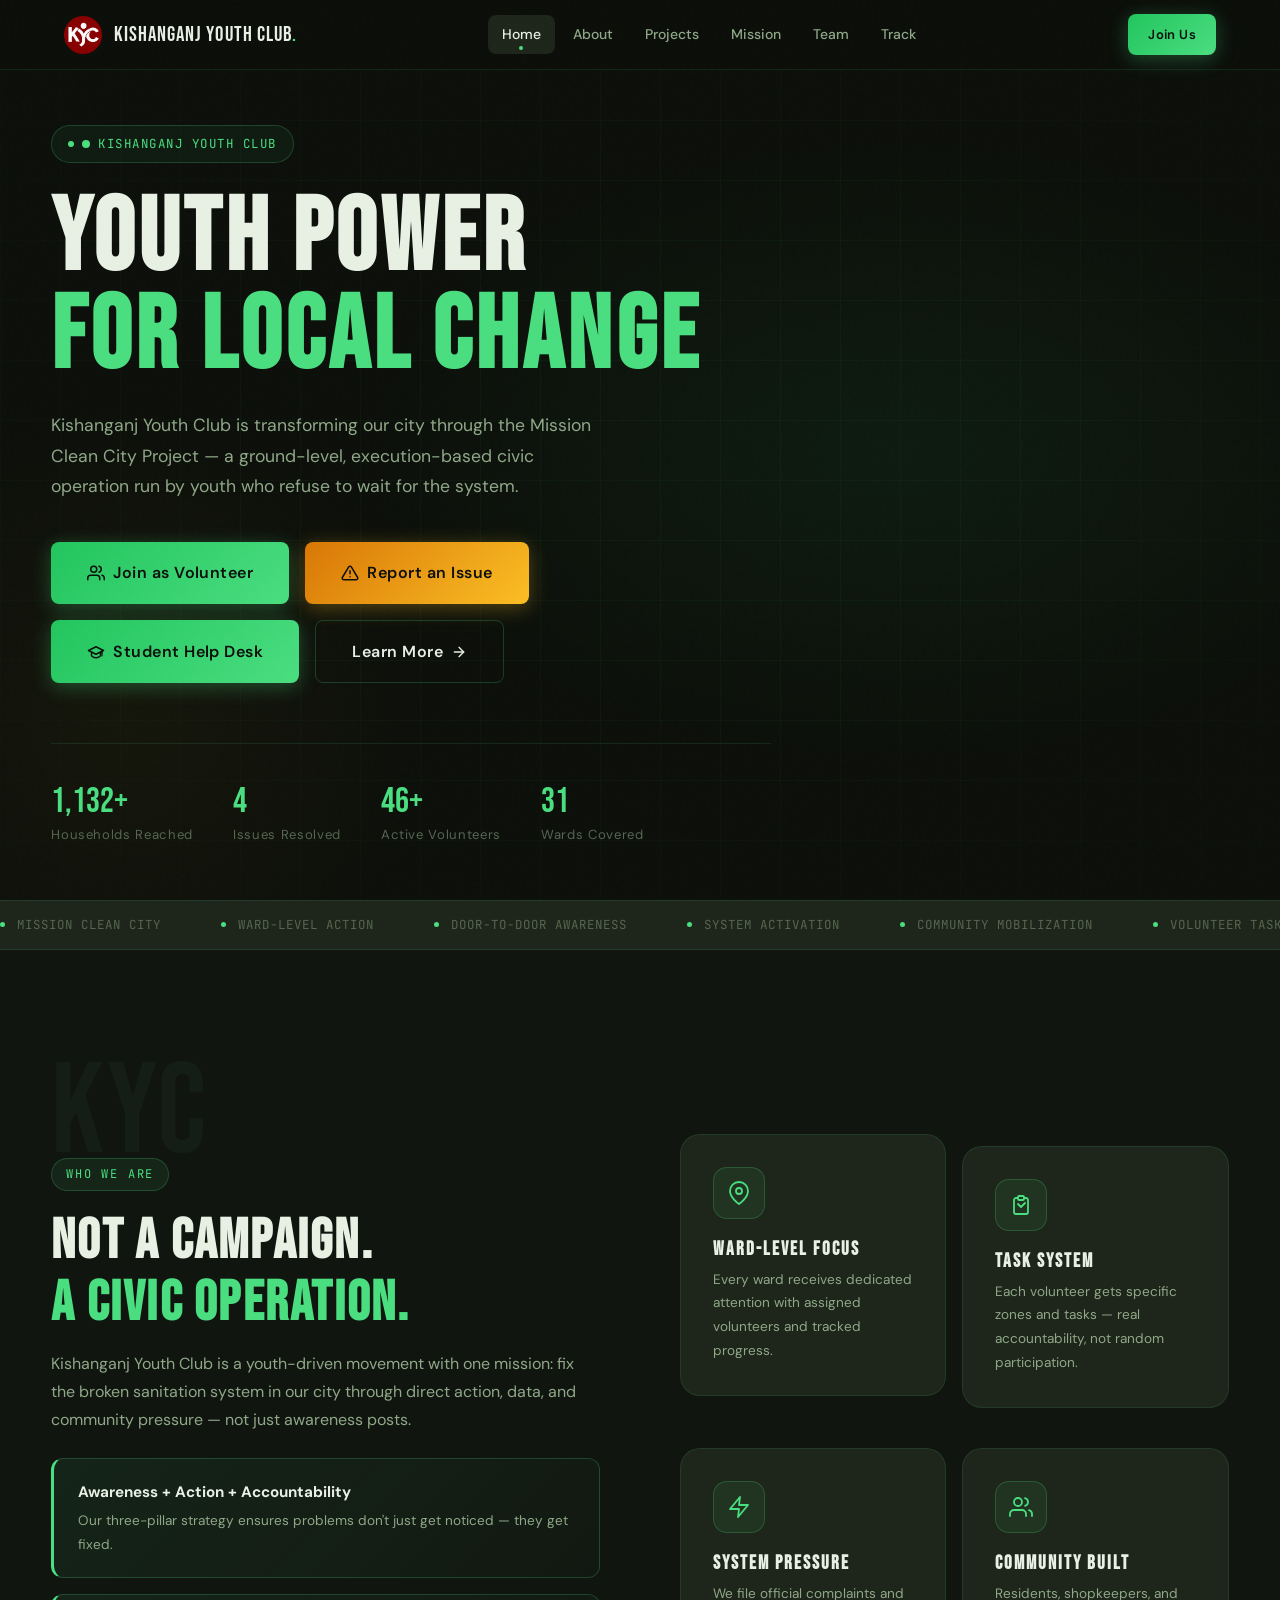
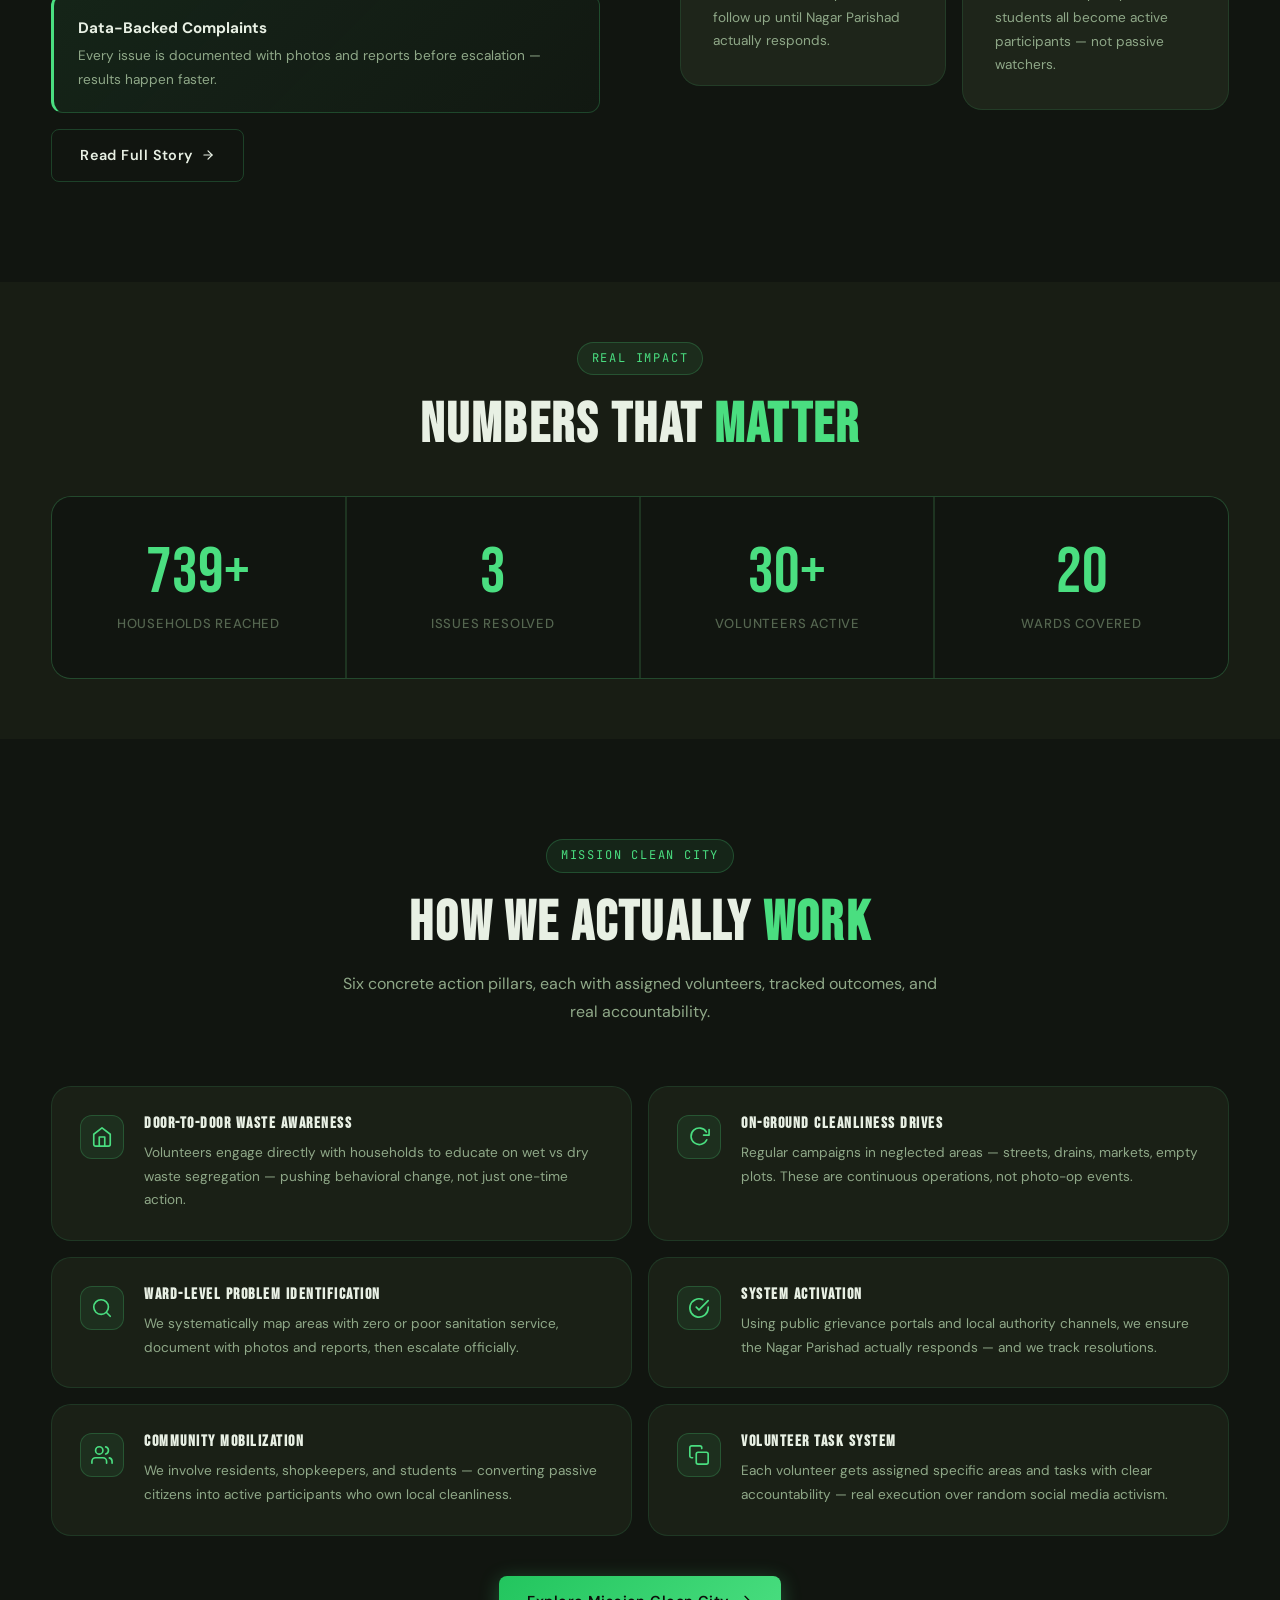
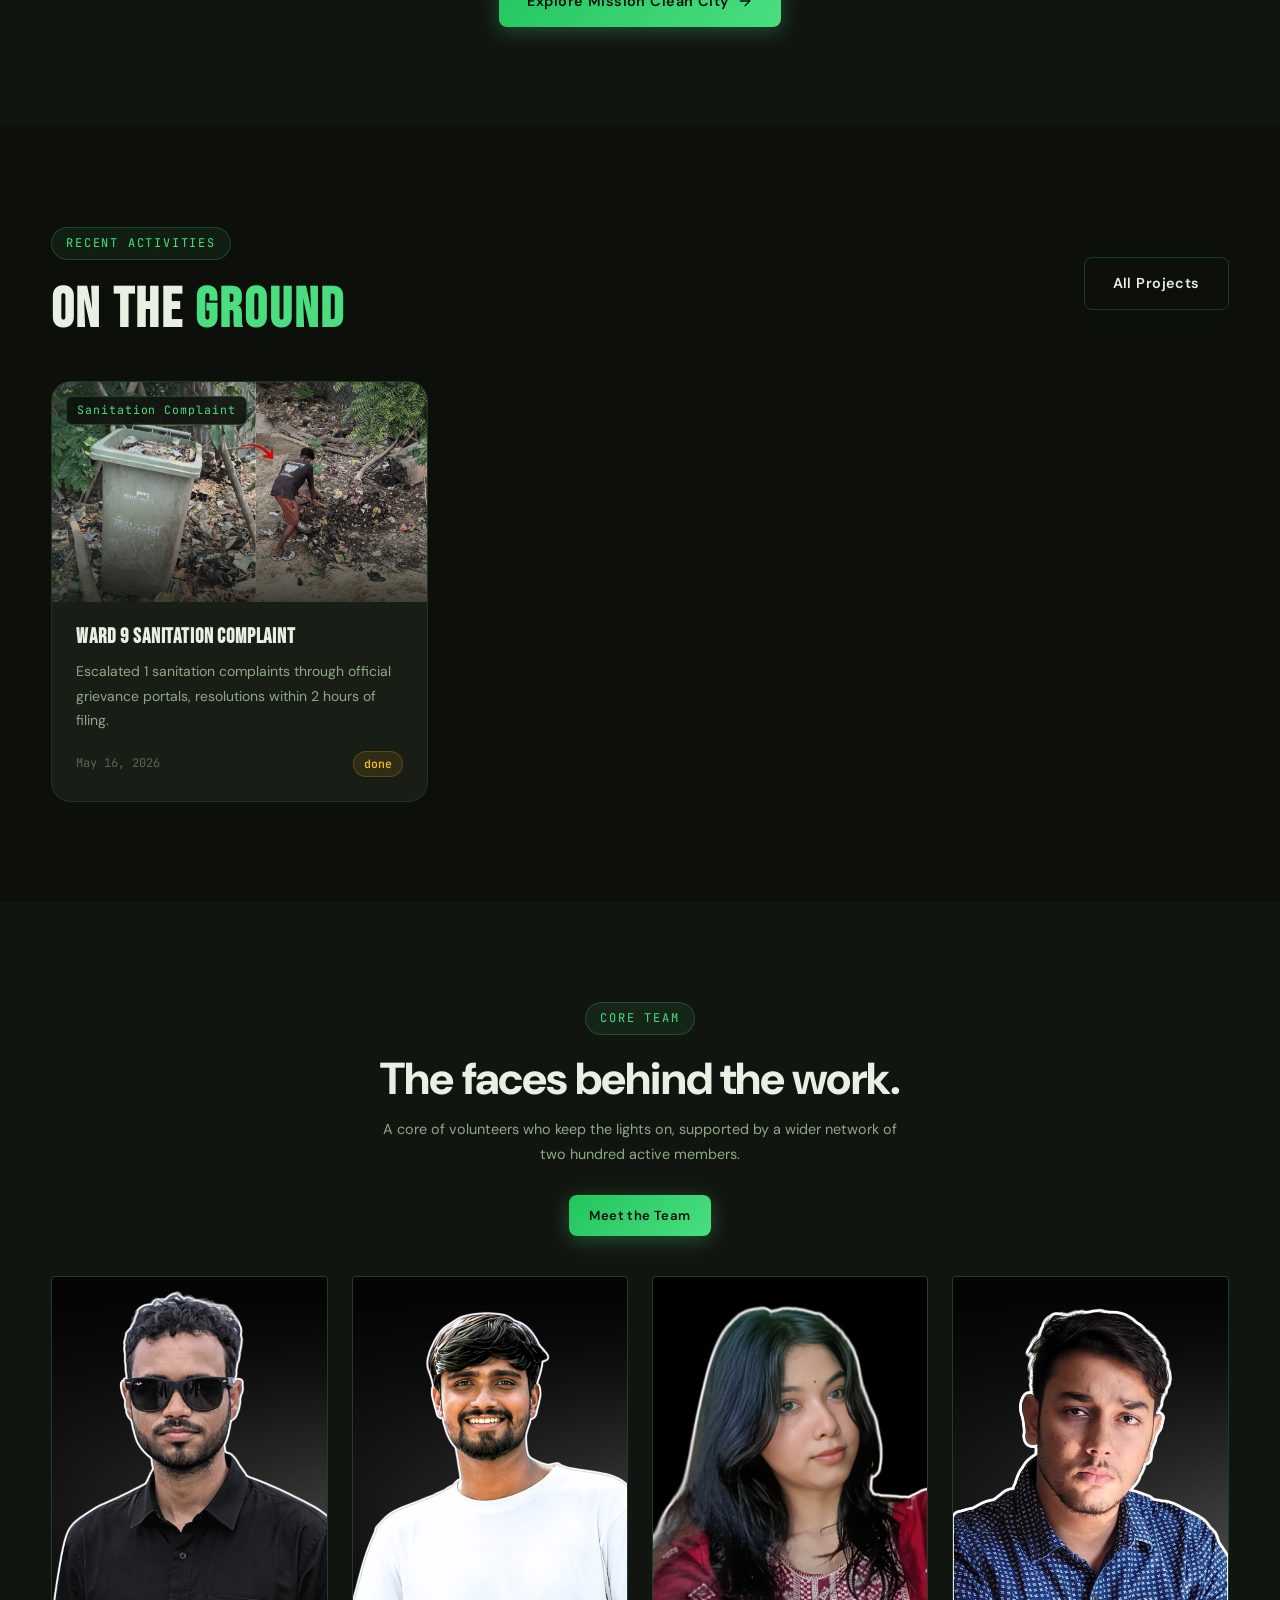
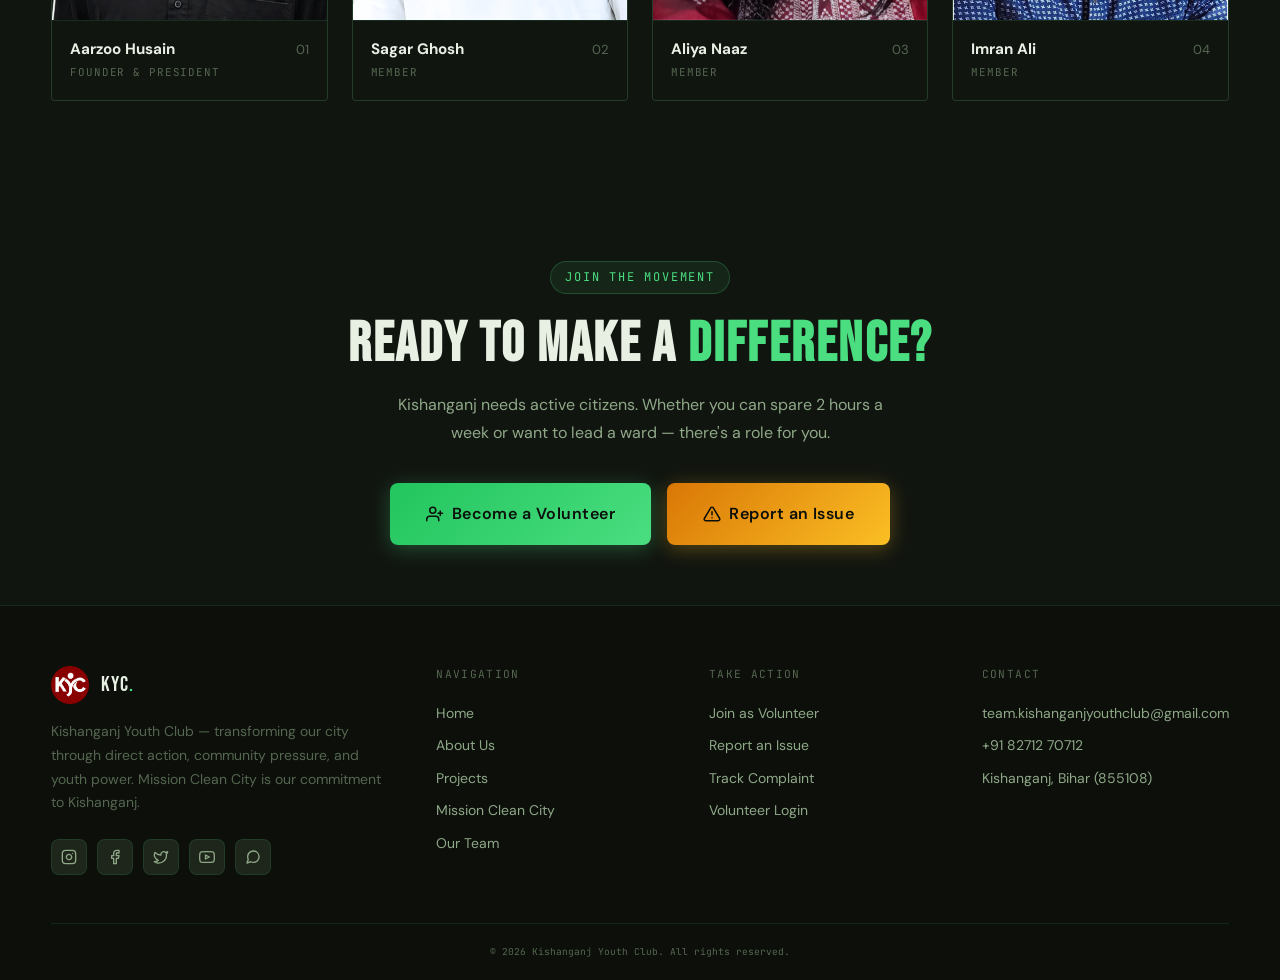
==== commit eb75d107: "update" ====
--- a/index.html
+++ b/index.html
@@ -104,7 +104,7 @@
             Report an Issue
           </a>
 
-          <a href="student-help-desk.html" class="btn btn-primary btn-lg">
+          <a href="student-help-desk-login.html" class="btn btn-primary btn-lg">
             <svg viewBox="0 0 24 24" width="18" height="18" fill="none" stroke="currentColor" stroke-width="2"
               stroke-linecap="round" stroke-linejoin="round">
 
@@ -602,7 +602,7 @@
             <a href="join.html" class="footer-link">Join as Volunteer</a>
             <a href="mission.html" class="footer-link">Report an Issue</a>
             <a href="track.html" class="footer-link">Track Complaint</a>
-            <a href="volunteer.html" class="footer-link">Volunteer Login</a>
+            <a href="volunteer-login.html" class="footer-link">Volunteer Login</a>
           </div>
         </div>
 
@@ -611,7 +611,7 @@
           <div class="footer-links">
             <a href="mailto:team.kishanganjyouthclub@gmail.com"
               class="footer-link">team.kishanganjyouthclub@gmail.com</a>
-            <a href="tel:+919876543210" class="footer-link">+91 82712 70712</a>
+            <a href="tel:+918271270712" class="footer-link">+91 82712 70712</a>
             <span class="footer-link" style="cursor:default">Kishanganj, Bihar (855108)</span>
           </div>
         </div>
